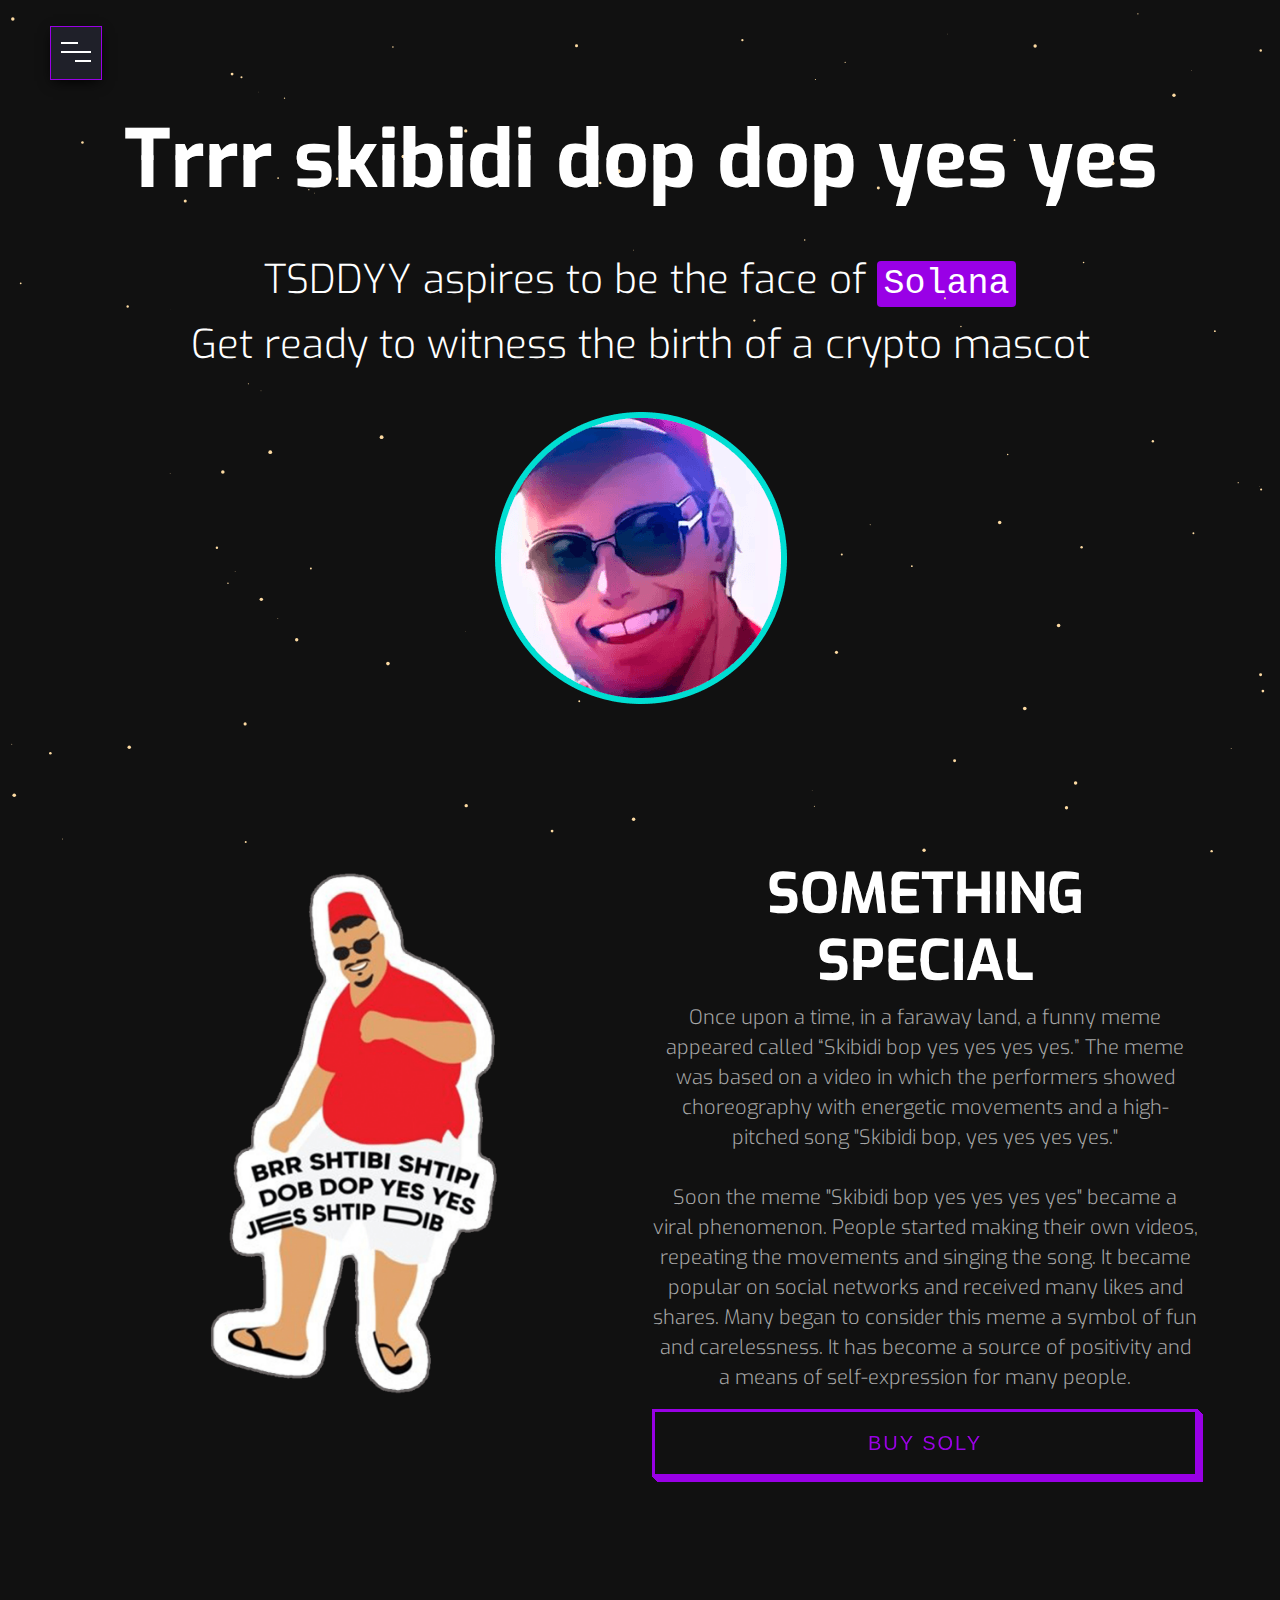
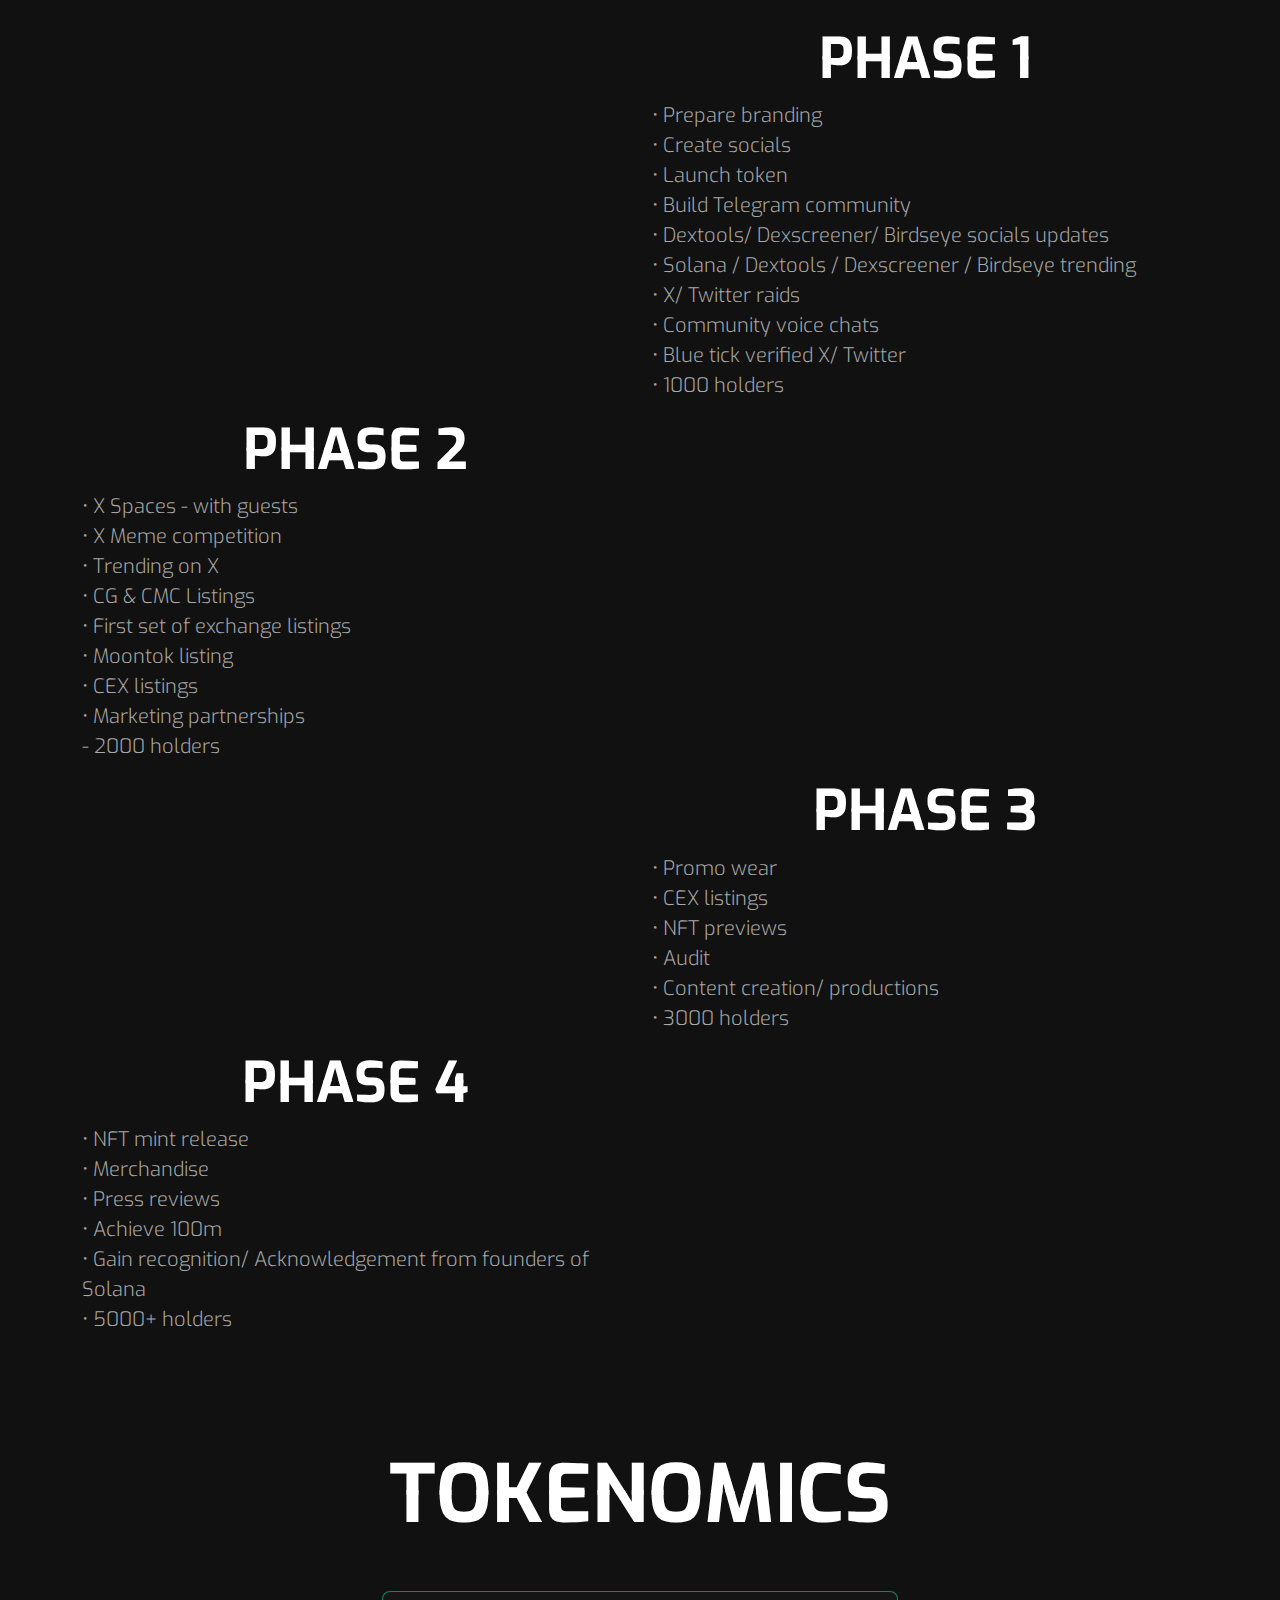
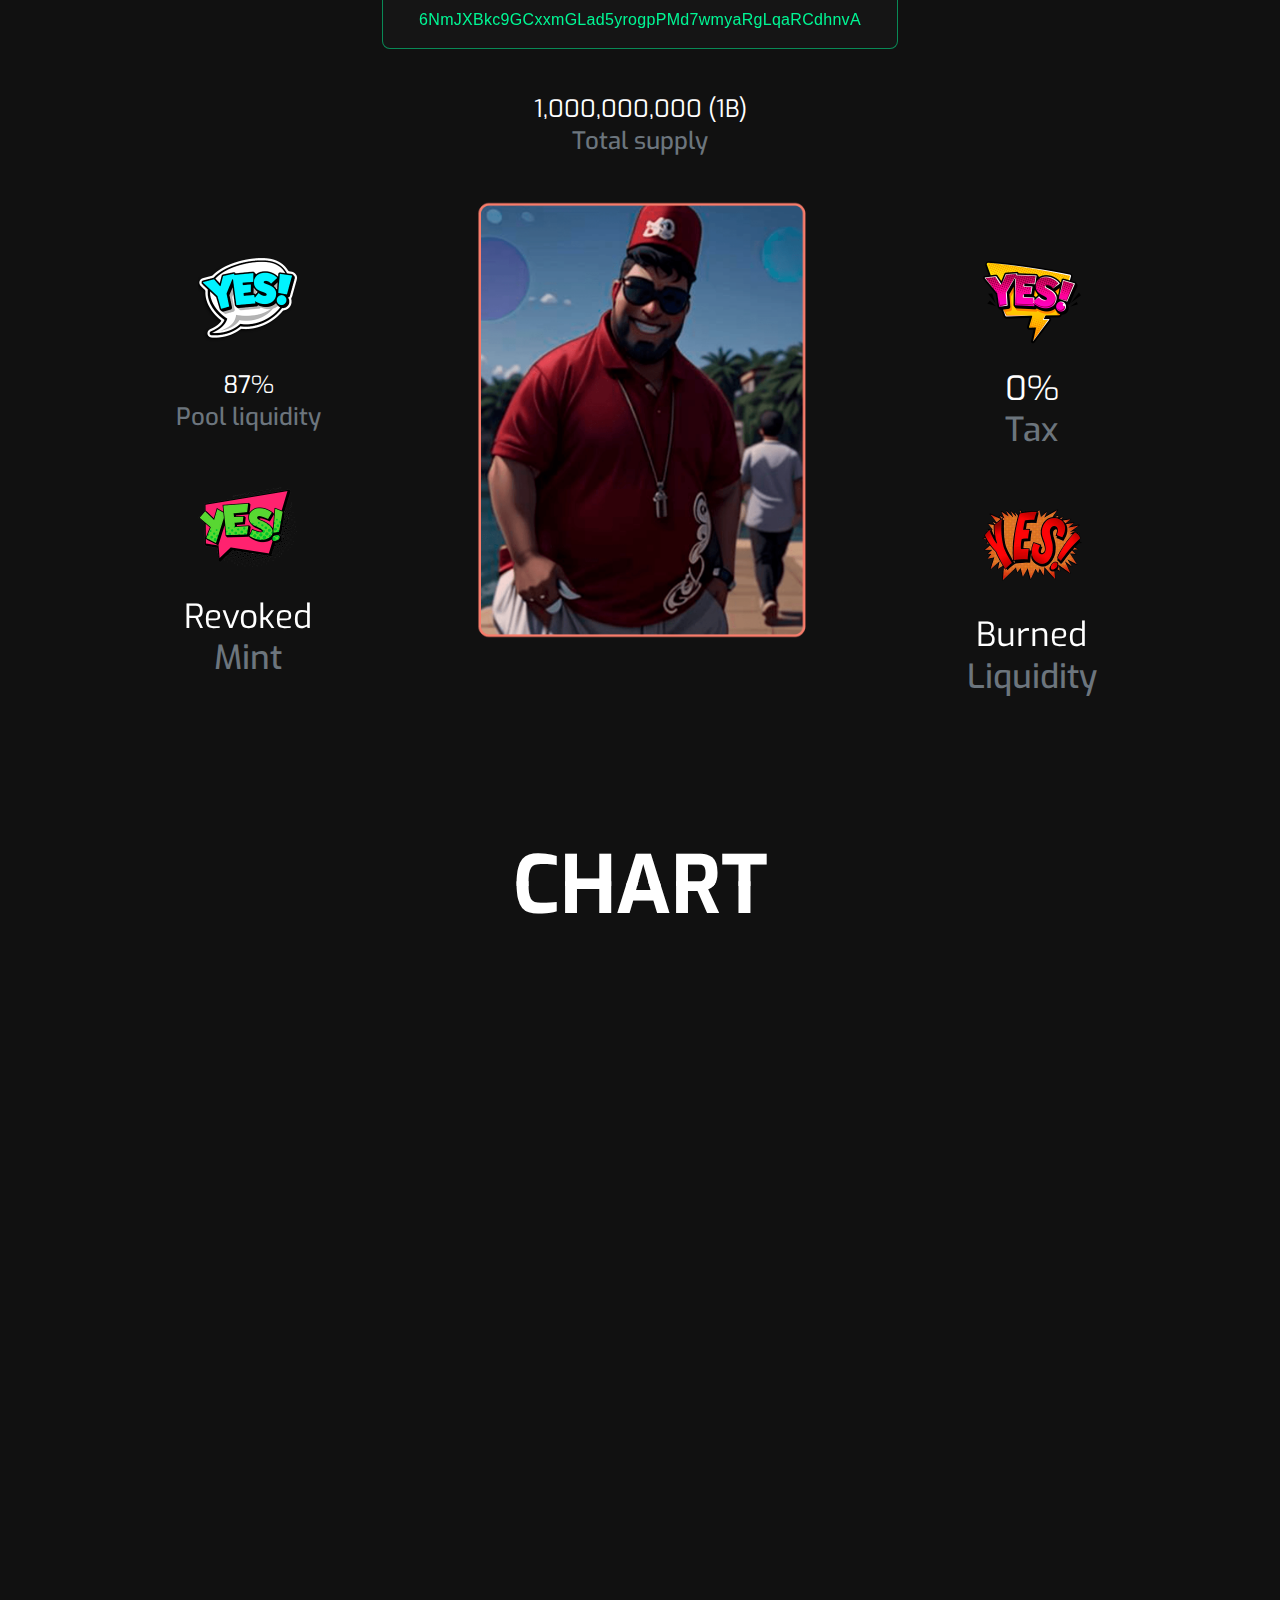
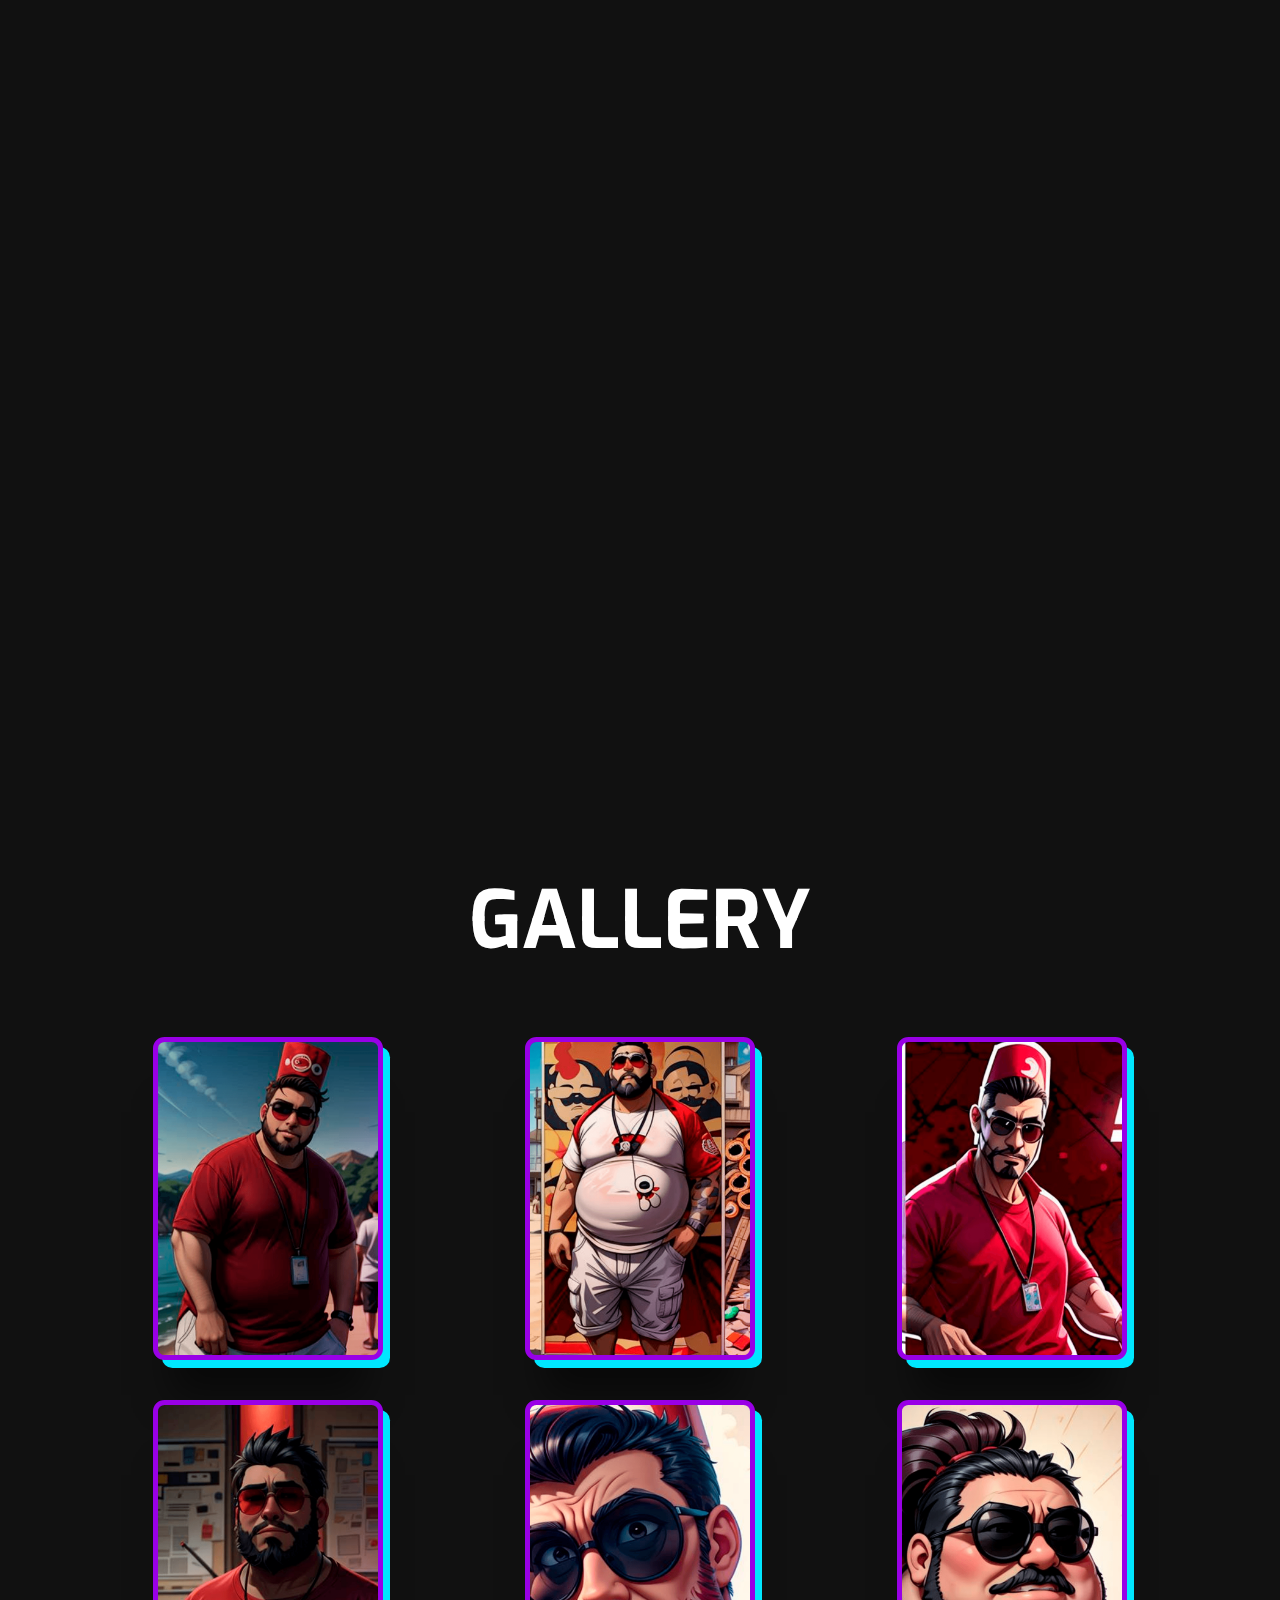
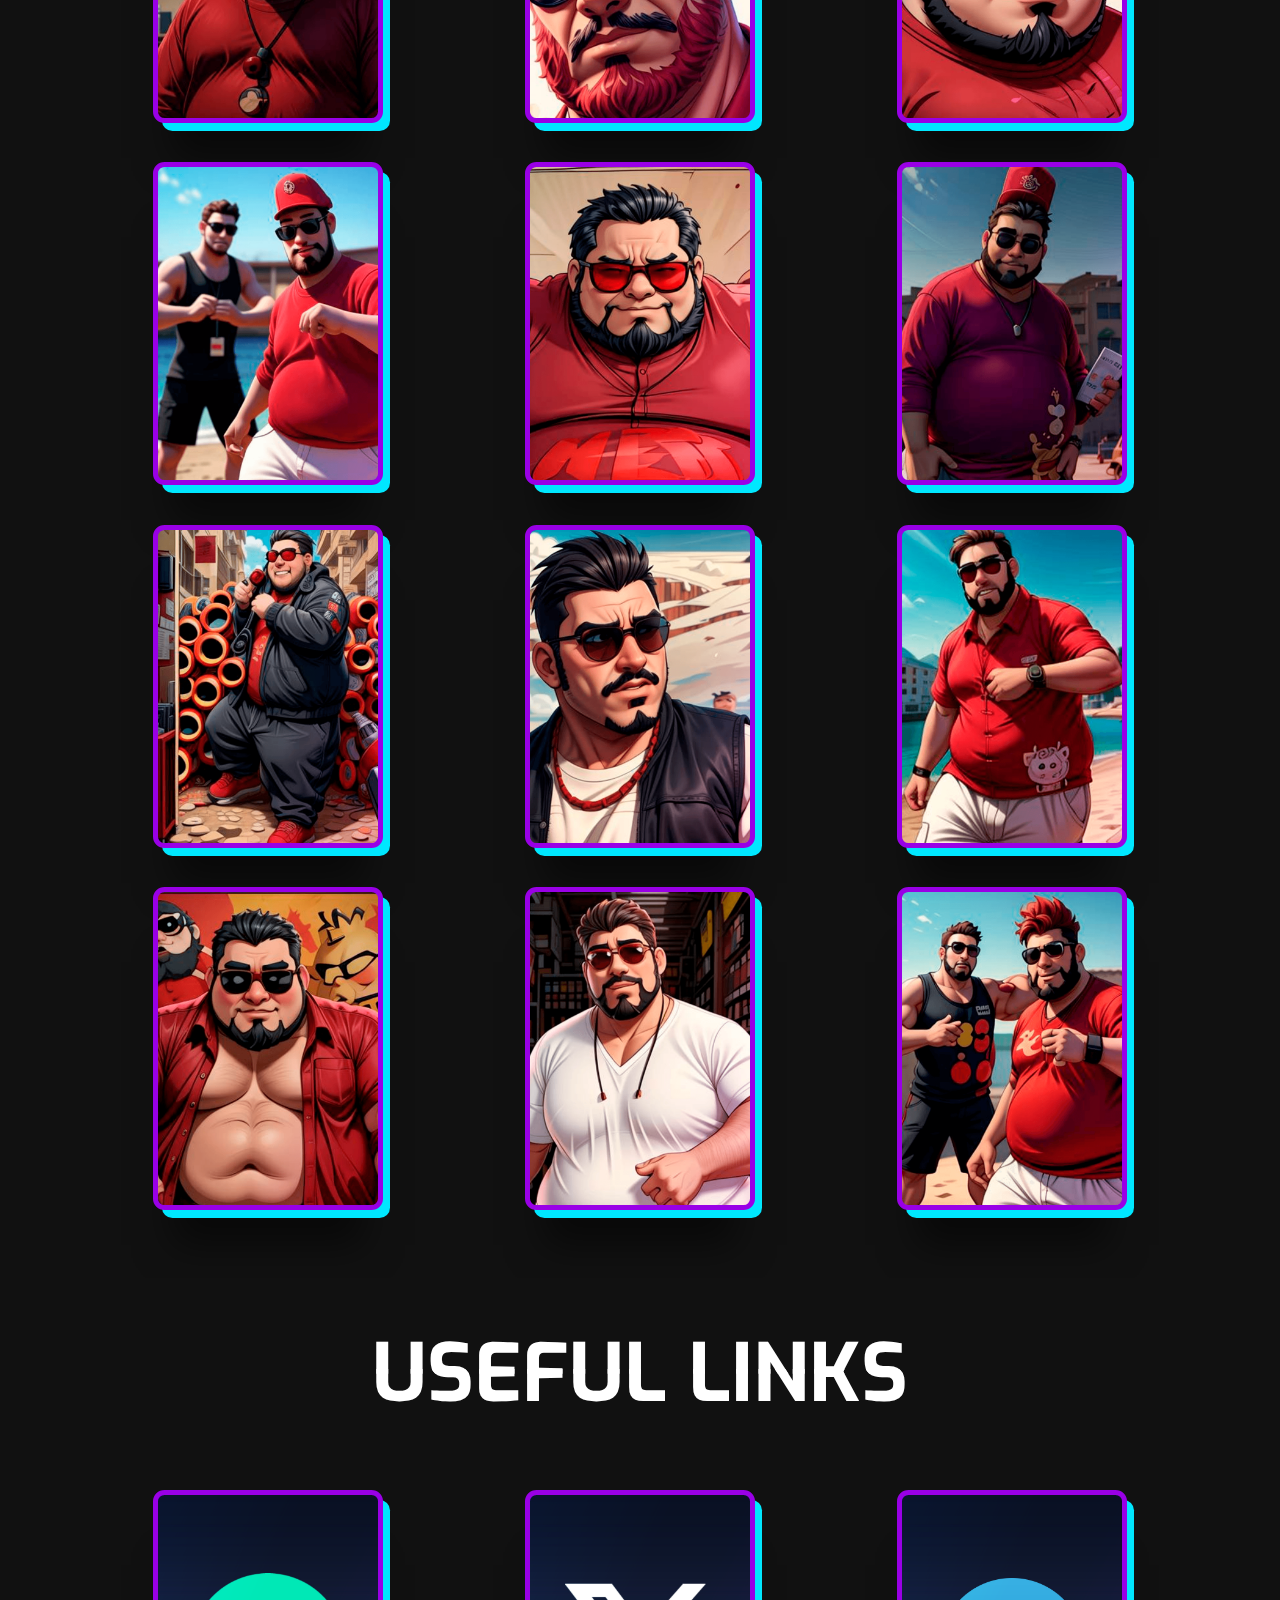
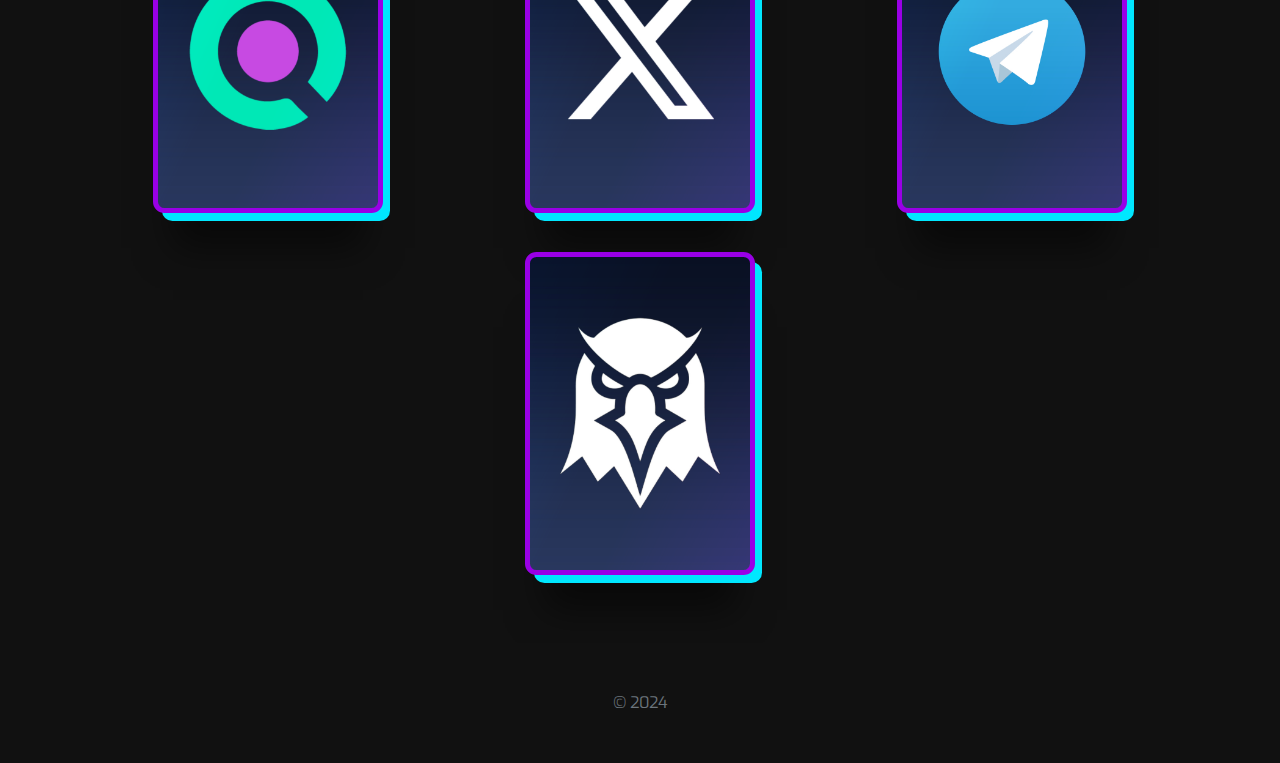
==== TSDDYY/index.html @ c8a521a4 "Add files via upload" ====
<!DOCTYPE html>
<html lang="en">
<head>
    <meta charset="UTF-8">
    <meta name="viewport" content="width=device-width, initial-scale=1.0">
    
    <title>Trrr skibidi dop dop yes yes</title>

    
    <meta name="title" content="Trrr skibidi dop dop yes yes">
    <meta name="description" content="Trrr skibidi dop dop yes yes">
    <!-- favicon -->
    <link rel="apple-touch-icon" sizes="180x180" href="favicon/apple-touch-icon.png">
    <link rel="icon" type="image/png" sizes="32x32" href="images/favicon-32x32.png">
    <link rel="icon" type="image/png" sizes="16x16" href="images/favicon-16x16.png">
    <link rel="manifest" href="favicon/site.webmanifest">
    <!-- CSS -->
    <link href="css/bootstrap.min.css" rel="stylesheet" crossorigin="anonymous">
    <link href="css/boxicons.min.css" rel="stylesheet">
    <link rel="stylesheet" href="css/style.css">
    <!-- fonts -->
    <link rel="preconnect" href="https://fonts.googleapis.com">
    <link rel="preconnect" href="https://fonts.gstatic.com" crossorigin="">
    <link href="https://fonts.googleapis.com/css2?family=Exo:wght@300;800&amp;family=MedievalSharp&amp;display=swap" rel="stylesheet">


<style> 
.home_v4_fire_fly_bg {
  position: fixed;
  z-index: 0;
  top: 0px;
  left: 0px;
  width: 100%;
}
</style>
</head>

<!-- fireflies -->
 

<!-- fireflies
 -->
<body>

<!-- intro
    <div class="intro flex-column" style="display: flex;">
        <img class="mb-5" src="images/diamonds.png" alt="diamonds" width="300">
        <button class="goto button-second">Meet Soly</button>
    </div>
 -->
      
    <div id="main" class="container-fluid">
        <canvas id="canvas" class="home_v4_fire_fly_bg"></canvas> <!-- fireflies -->
        <!-- navbar -->
        <header class="cd-header">
            <div class="header-wrapper">
                <div class="d-flex align-items-center justify-content-between">
                    <div class="nav-but-wrap d-flex align-items-center">
                        <div class="menu-icon hover-target">
                            <span class="menu-icon__line menu-icon__line-left"></span>
                            <span class="menu-icon__line"></span>
                            <span class="menu-icon__line menu-icon__line-right"></span>
                        </div>					
                    </div>
					<!-- volume
                    <div class="d-flex align-items-center">
                        <button id="mutebtn" class="p-2 d-flex align-items-center">
                            <i class="bx bx-volume-full fs-4"></i>
                        </button>			
                    </div>
					 -->
                </div>
                
                
            </div>				
        </header>
    
        <div class="nav">
            <div class="nav__content">
                <ul class="nav__list">
                    <li class="nav__list-item"><a href="https://raydium.io/swap/?outputCurrency=6NmJXBkc9GCxxmGLad5yrogpPMd7wmyaRgLqaRCdhnvA" class="hover-target">Buy SOLY</a></li>
                    <li class="nav__list-item"><a href="https://dexscreener.com/solana/h1ljzh7jkg2dzmfmjhkmifzrwfln96ebek7y6y1kbf9p" class="hover-target" target="_blank">Chart</a></li>
                    <li class="nav__list-item"><a href="https://t.me/+aYplN8dfQ600YjA0" class="hover-target">Telegram</a></li>
                    <li class="nav__list-item"><a href="https://twitter.com/TrrSkibidiOnSol" class="hover-target">Twitter</a></li>
                    <li class="nav__list-item"><a href="https://solscan.io/token/6NmJXBkc9GCxxmGLad5yrogpPMd7wmyaRgLqaRCdhnvA" class="hover-target">Solscan</a></li>
                </ul>
            </div>
        </div>		
        
        <div class="cursor" id="cursor"></div>
        <div class="cursor2" id="cursor2"></div>
        <div class="cursor3" id="cursor3"></div>
        <!-- navbar -->

        <!-- 
        <div id="hero">
            <div class="scrolldown-container">
                <div class="scrolldown-btn">
                <svg version="1.1" id="" xmlns="http://www.w3.org/2000/svg" xmlns:xlink="http://www.w3.org/1999/xlink" x="0px" y="0px" width="50px" height="80px" viewBox="0 0 50 80" enable-background="new 0 0 50 80" xml:space="preserve">
                    <path class="first-path" fill="#FFFFFF" d="M24.752,79.182c-0.397,0-0.752-0.154-1.06-0.463L2.207,57.234c-0.306-0.305-0.458-0.656-0.458-1.057                  s0.152-0.752,0.458-1.059l2.305-2.305c0.309-0.309,0.663-0.461,1.06-0.461c0.398,0,0.752,0.152,1.061,0.461l18.119,18.119                  l18.122-18.119c0.306-0.309,0.657-0.461,1.057-0.461c0.402,0,0.753,0.152,1.059,0.461l2.306,2.305                  c0.308,0.307,0.461,0.658,0.461,1.059s-0.153,0.752-0.461,1.057L25.813,78.719C25.504,79.027,25.15,79.182,24.752,79.182z"></path>
                    <path class="second-path" fill="#FFFFFF" d="M24.752,58.25c-0.397,0-0.752-0.154-1.06-0.463L2.207,36.303c-0.306-0.304-0.458-0.655-0.458-1.057                  c0-0.4,0.152-0.752,0.458-1.058l2.305-2.305c0.309-0.308,0.663-0.461,1.06-0.461c0.398,0,0.752,0.153,1.061,0.461l18.119,18.12                  l18.122-18.12c0.306-0.308,0.657-0.461,1.057-0.461c0.402,0,0.753,0.153,1.059,0.461l2.306,2.305                  c0.308,0.306,0.461,0.657,0.461,1.058c0,0.401-0.153,0.753-0.461,1.057L25.813,57.787C25.504,58.096,25.15,58.25,24.752,58.25z"></path>
                </svg>
                </div>
            </div>
            <video video="" autoplay="" loop="" muted="" webkit-playsinline="" playsinline="" id="video-background" style="z-index:2">
              
              <source src="media/bgloop.mp4" type="video/mp4">
              
              <source src="video/bgloop.webm" type="video/webm">
              
              Your browser does not support the video tag.
            </video>
        </div>
        -->

         <!-- Dragon year -->
         <section>
            <div class="container">
                <div id="dragon" class="row d-flex py-5 mt-5 h-50">
                    
                    <div class="col-12 text-center">
                        <div class="glitch glitch--3 display-1 mt-3" data-scroll="out" data-splitting="">
                            <h2 class="display-1 fw-bold text-center mb-5">Trrr skibidi dop dop yes yes</h2>
                        </div>
                        <p class="display-6 text-white"> TSDDYY aspires to be the face of <kbd>Solana</kbd></p>
                        <p class="display-6 text-white">Get ready to witness the birth of a crypto mascot </p>
                    </div>
                    <div class="col-12">
                        <div class="d-flex align-items-center justify-content-center position-relative">
                            <img class="img-fluid mt-4" src="images/about/icon.png" width="300" alt="gems">
                        </div>
                    </div>
                </div>
            </div>
        </section>
        <!-- Dragon Year -->

        <!-- about -->
        <section>
            <div class="container">
                <div id="history" class="row d-flex py-5 mt-5 h-100">
                    <div class="col-12 col-lg-6 order-1 order-lg-0">
                        <div class="d-none d-lg-block align-items-center justify-content-center position-relative">
                            <img class="img-fluid zindex-1 position-absolute" src="images/cans.png" alt="bg">
                            <img class="img-fluid zindex-3 fly position-absolute" src="images/about/about.png" alt="soly">
                        </div>
                        <div class="flex d-lg-none order-1 align-items-center justify-content-center position-relative">
                            <img class="img-fluid" src="images/Front.png" alt="Soly">
                        </div>
                    </div>
                    <div class="col-12 col-lg-6 order-0 order-lg-1 mb-5 mb-lg-0">
                        <div class="glitch glitch--3 display-1" data-scroll="out" data-splitting="">
                            <h2 class="display-1 fw-bold text-center" style="font-size:42pt">SOMETHING <br> <br class="d-none d-md-block d-lg-none">SPECIAL</h2>
                        </div>
                        <p class="lead text-center">
                            Once upon a time, in a faraway land, a funny meme appeared called “Skibidi bop yes yes yes yes.”
The meme was based on a video in which the performers showed choreography with energetic movements and a high-pitched song "Skibidi bop, yes yes yes yes."
<br><br>
Soon the meme "Skibidi bop yes yes yes yes" became a viral phenomenon. People started making their own videos, repeating the movements and singing the song. It became popular on social networks and received many likes and shares.
Many began to consider this meme a symbol of fun and carelessness. It has become a source of positivity and a means of self-expression for many people.
                        </p>
                        
                        <a href="https://raydium.io/swap/?outputCurrency=6NmJXBkc9GCxxmGLad5yrogpPMd7wmyaRgLqaRCdhnvA" class="button w-100 d-flex justify-content-center">Buy SOLY</a>
                    </div>
                </div>
            </div>
        </section>
        <!-- about -->


        <!-- roadmap -->
        <!-- if you are reading this mess, I'm sorry -->
        <section>
            <div class="container">
                <div id="history" class="row d-flex py-5 mt-5 h-100">
                            <!-- blank -->

                    <div class="col-12 col-lg-6 order-1 order-lg-0">
                        <div class="flex d-lg-none order-1 align-items-center justify-content-center position-relative">
                        </div>
                    </div>

                    <div class="col-12 col-lg-6 order-0 order-lg-1 mb-5 mb-lg-0">
                        <div class="glitch glitch--3 display-1" data-scroll="out" data-splitting="">
                            <h2 class="display-1 fw-bold text-center" style="font-size:42pt">PHASE <br class="d-none d-md-block d-lg-none">1</h2>
                        </div>
                        <p class="lead text-left">
                        • Prepare branding <br>
                        • Create socials <br>
                        • Launch token <br>
                        • Build Telegram community <br>
                        • Dextools/ Dexscreener/ Birdseye socials updates <br>
                        • Solana / Dextools / Dexscreener / Birdseye trending <br>
                        • X/ Twitter raids <br>
                        • Community voice chats <br>
                        • Blue tick verified X/ Twitter <br>
                        • 1000 holders <br>
                        </p>
                        
						</div>

                    <div class="col-12 col-lg-6 order-0 order-lg-1 mb-5 mb-lg-0">
                        <div class="glitch glitch--3 display-1" data-scroll="out" data-splitting="">
                            <h2 class="display-1 fw-bold text-center" style="font-size:42pt">PHASE <br class="d-none d-md-block d-lg-none">2</h2>
                        </div>
                        <p class="lead text-left">
                        • X Spaces - with guests <br>
                        • X Meme competition <br>
                        • Trending on X <br>
                        • CG &amp; CMC Listings <br>
                        • First set of exchange listings <br>
                        • Moontok listing <br>
                        • CEX listings <br>
                        • Marketing partnerships  <br>
                        - 2000 holders <br>                       
                        </p>
                        
                    </div>


                     <!-- blank -->

                    <div class="col-12 col-lg-6 order-0 order-lg-1 mb-5 mb-lg-0">
                    </div>
                    <div class="col-12 col-lg-6 order-0 order-lg-1 mb-5 mb-lg-0">
                    </div>

                    <div class="col-12 col-lg-6 order-0 order-lg-1 mb-5 mb-lg-0">
                        <div class="glitch glitch--3 display-1" data-scroll="out" data-splitting="">
                            <h2 class="display-1 fw-bold text-center" style="font-size:42pt">PHASE <br class="d-none d-md-block d-lg-none">3</h2>
                        </div>
                        <p class="lead text-left">
                        • Promo wear <br>
                        • CEX listings  <br>
                        • NFT previews <br>
                        • Audit <br>
                        • Content creation/ productions <br>
                        • 3000 holders                 <br>        
                        </p>
                        
                    </div>

                    <!-- blank -->

                    <div class="col-12 col-lg-6 order-0 order-lg-1 mb-5 mb-lg-0">
                    </div>
                    <div class="col-12 col-lg-6 order-0 order-lg-1 mb-5 mb-lg-0">
                    </div>

                    <div class="col-12 col-lg-6 order-0 order-lg-1 mb-5 mb-lg-0">
                        <div class="glitch glitch--3 display-1" data-scroll="out" data-splitting="">
                            <h2 class="display-1 fw-bold text-center" style="font-size:42pt">PHASE <br class="d-none d-md-block d-lg-none">4</h2>
                        </div>
                        <p class="lead text-left">
                        • NFT mint release  <br>  
                        • Merchandise   <br>  
                        • Press reviews  <br>  
                        • Achieve 100m  <br>   
                        • Gain recognition/ Acknowledgement from founders of Solana <br>  
                        • 5000+ holders   <br>                        
                        </p>
                        
                    </div>


                </div>
            </div>
        </section>



        <!-- roadmap -->


        <!-- tokenomics -->
        <section class="gradient--1">
            <div class="container">
                <div id="history" class="row d-flex py-5 h-100 align-items-center">
                    <div class="col-12 col-lg-11 mx-lg-auto">
                        <div class="glitch glitch--3 display-1 text-center" data-scroll="out" data-splitting="">
                            <h2 class="display-1 fw-bold mb-5">TOKENOMICS</h2>
                        </div>
                        <div class="base mb-5">
                            <span class="mail-info" style="word-break: break-all;">
                              <span class="mail-text" tooltip="Click to Copy" tooltip-position="bottom">6NmJXBkc9GCxxmGLad5yrogpPMd7wmyaRgLqaRCdhnvA</span>
                            </span>
                          </div>
                        <h3 class="h4 mb-0 lh-1 text-center">
                            <span class="d-block mb-2 fs-base fw-normal text-white">1,000,000,000 (1B)</span>
                            <span class="text-secondary">Total supply</span>
                        </h3>

                        <div class="row py-5">
                            <div class="col-md-3 col-6 order-md-1 order-2">
                              <div class="d-flex flex-column justify-content-start h-100 text-center">
                  
                                <!-- Item -->
                                <div class="mt-md-5 mt-4">
                                  <img src="images/tokenomics/moon.png" width="100" alt="Cigs" class="d-inline-block mb-4">
                                  <h3 class="h4 mb-0 lh-1 text-secondary">
                                    <span class="d-block mb-2 fs-base fw-normal text-white">87%</span>
                                    Pool liquidity
                                  </h3>
                                </div>
                  
                                <!-- Item -->
                                <div class="mt-md-5 mt-4">
                                  <img src="images/tokenomics/gm.png" width="100" alt="GM" class="d-inline-block mb-4">
                                  <h3 class="h4 mb-0 lh-1 text-secondary" style="font-size:25pt">
                                    <span class="d-block mb-2 fs-base fw-normal text-white" style="cursor:pointer;z-index:999;position:relative" onclick="window.location.href='https://solscan.io/tx/456pGGCLwgu52tHd4VN5qy2aGnfsAarg9YYUCAESqNpppVdinCjuhA4qepefPwdgaePpg1xjeSQLPxDskf7TePbQ';">Revoked</span>
                                    Mint
                                  </h3>
                                </div>
                              </div>
                            </div>
                            <div class="col-md-6 col-12 order-md-2 order-1">
                              <div class="d-flex flex-column justify-content-between h-100">
                  
                                <!-- Image -->
                                <div class="mx-md-n5 mb-md-n5">
                                  <img src="images/tokenomics/tokenomics.png" alt="tokenomics" class="img-fluid d-flex mx-auto" style="max-width: 340px;">
                                </div>

                              </div>
                            </div>
                            <div class="col-md-3 col-6 order-md-3 order-3">
                              <div class="d-flex flex-column justify-content-start h-100 text-center">
                  
                                <!-- Item -->
                                <div class="mt-md-5 mt-4">
                                  <img src="images/tokenomics/marketing.png" width="100" alt="Icon" class="d-inline-block mb-4">
                                  <h3 class="h4 mb-0 lh-1 text-secondary" style="font-size:25pt">
                                    <span class="d-block mb-2 fs-base fw-normal text-white">0%</span>
                                    Tax
                                  </h3>
                                </div>
                  
                                <!-- Item -->
                                <div class="mt-md-5 mt-4">
                                  <img src="images/tokenomics/chest.png" alt="Chest" width="100" class="d-inline-block mb-4">
                                  <h3 class="h4 mb-0 lh-1 text-secondary" style="font-size:25pt">
                                    <span class="d-block mb-2 fs-base fw-normal text-white" style="cursor:pointer;z-index:999;position:relative" onclick="window.location.href='https://solscan.io/tx/PrRtgMxbm5mh56PBvdcYxqjStzPMazNnVm1q5tJyhhEqLtaUsuNcSV7pUue4s5V7pHXSYswpCEJ22R8NQKGWP5M';">Burned</span>
                                    Liquidity
                                  </h3>
                                </div>
                              </div>
                            </div>
                          </div>
                        
                    </div>
                </div>
            </div>
        </section>
        <!-- tokenomics -->



        <!-- CHART -->

        <section>
            <div class="container">
                <section class="cards row my-5 mx-auto justify-content-center">
                    <div class="glitch glitch--3 display-1 text-center" data-scroll="out" data-splitting="">
                        <h2 class="display-1 fw-bold mb-5">CHART</h2>
                    </div>


<style>#dexscreener-embed{position:relative;width:100%;padding-bottom:125%;}@media(min-width:1400px){#dexscreener-embed{padding-bottom:65%;}}#dexscreener-embed iframe{position:absolute;width:100%;height:100%;top:0;left:0;border:0;}</style><div id="dexscreener-embed"><iframe src="https://dexscreener.com/solana/H1LjZH7jKg2dzMfMJhkMiFZrWFLn96EbEk7y6Y1kBF9P?embed=1&amp;theme=dark"></iframe></div>

                  </section>
            </div>
        </section>

        <!-- CHART -->


        <!-- Gallery -->
        <section>
            <div class="container">
                <section class="cards row my-5 mx-auto justify-content-center">
                    <div class="glitch glitch--3 display-1 text-center" data-scroll="out" data-splitting="">
                        <h2 class="display-1 fw-bold mb-5">GALLERY</h2>
                    </div>

                    <div class="col-12 col-lg-4 d-flex justify-content-center">
                            <span class="card cardz" style="background-image:url('images/gallery/1.png');pointer-events:none">
                            </span>
                    </div>

                    <div class="col-12 col-lg-4 d-flex justify-content-center">
                            <span class="card cardz" style="background-image:url('images/gallery/2.png');pointer-events:none">
                            </span>
                    </div>

                    <div class="col-12 col-lg-4 d-flex justify-content-center">
                            <span class="card cardz" style="background-image:url('images/gallery/3.png');pointer-events:none">
                            </span>
                    </div>

                    <div class="col-12 col-lg-4 d-flex justify-content-center">
                            <span class="card cardz" style="background-image:url('images/gallery/4.png');pointer-events:none">
                            </span>
                    </div>

                    <div class="col-12 col-lg-4 d-flex justify-content-center">
                            <span class="card cardz" style="background-image:url('images/gallery/5.png');pointer-events:none">
                            </span>
                    </div>

                    <div class="col-12 col-lg-4 d-flex justify-content-center">
                            <span class="card cardz" style="background-image:url('images/gallery/6.png');pointer-events:none">
                            </span>
                    </div>

                    <div class="col-12 col-lg-4 d-flex justify-content-center">
                            <span class="card cardz" style="background-image:url('images/gallery/7.png');pointer-events:none">
                            </span>
                    </div>

                    <div class="col-12 col-lg-4 d-flex justify-content-center">
                            <span class="card cardz" style="background-image:url('images/gallery/8.png');pointer-events:none">
                            </span>
                    </div>

                    <div class="col-12 col-lg-4 d-flex justify-content-center">
                            <span class="card cardz" style="background-image:url('images/gallery/9.png');pointer-events:none">
                            </span>
                    </div>

                    <div class="col-12 col-lg-4 d-flex justify-content-center">
                            <span class="card cardz" style="background-image:url('images/gallery/10.png');pointer-events:none">
                            </span>
                    </div>

                    <div class="col-12 col-lg-4 d-flex justify-content-center">
                            <span class="card cardz" style="background-image:url('images/gallery/11.png');pointer-events:none">
                            </span>
                    </div>

                    <div class="col-12 col-lg-4 d-flex justify-content-center">
                            <span class="card cardz" style="background-image:url('images/gallery/12.png');pointer-events:none">
                            </span>
                    </div>

                    <div class="col-12 col-lg-4 d-flex justify-content-center">
                            <span class="card cardz" style="background-image:url('images/gallery/13.png');pointer-events:none">
                            </span>
                    </div>

                    <div class="col-12 col-lg-4 d-flex justify-content-center">
                            <span class="card cardz" style="background-image:url('images/gallery/14.png');pointer-events:none">
                            </span>
                    </div>


                    <div class="col-12 col-lg-4 d-flex justify-content-center">
                            <span class="card cardz" style="background-image:url('images/gallery/15.png');pointer-events:none">
                            </span>
                    </div>

                  </section>
            </div>
        </section>
        <!-- links -->




        <!-- links -->
        <section>
            <div class="container">
                <section class="cards row my-5 mx-auto justify-content-center">
                    <div class="glitch glitch--3 display-1 text-center" data-scroll="out" data-splitting="">
                        <h2 class="display-1 fw-bold mb-5">USEFUL LINKS</h2>
                    </div>
                    <div class="col-12 col-lg-4 d-flex justify-content-center">
                        <a href="https://solscan.io/token/6NmJXBkc9GCxxmGLad5yrogpPMd7wmyaRgLqaRCdhnvA">
                            <span class="card cardz solscan animated">
                                <h3 class="text-white txt h-100">SOLSCAN</h3>
                            </span>
                        </a>
                    </div>
                    <div class="col-12 col-lg-4 d-flex justify-content-center">
                        <a href="https://twitter.com/TrrSkibidiOnSol">
                            <span class="card cardz twitter animated">
                                <h3 class="text-white txt h-100">TWITTER</h3>
                            </span>
                        </a>
                    </div>
                    <div class="col-12 col-lg-4 d-flex justify-content-center">
                        <a href="https://t.me/+aYplN8dfQ600YjA0">
                            <span class="card cardz telegram animated">
                                <h3 class="text-white txt h-100">TELEGRAM</h3>
                            </span>
                        </a>
                    </div>
                    <div class="col-12 col-lg-4 d-flex justify-content-center">
                        <a href="https://dexscreener.com/solana/6NmJXBkc9GCxxmGLad5yrogpPMd7wmyaRgLqaRCdhnvA">
                            <span class="card cardz gecko animated">
                                <h3 class="text-white txt h-100">DexScreener</h3>
                            </span>
                        </a>
                    </div>
                  </section>
            </div>
        </section>
        <!-- links -->

        <!-- footer -->
        <footer>
            <div class="container-fluid text-center">
                <ul class="list-inline py-5">
                    <li class="list-inline-item text-secondary">© 2024</li>
                </ul>
            </div>
        </footer>
        <!-- footer -->

    </div>
    

<!-- scripts -->
<script data-cfasync="false" src="js/email-decode.min.js"></script><script src="js/jquery.min.js"></script>
<script src="js/popper.min.js" crossorigin="anonymous"></script>
<script src="js/bootstrap.min.js" crossorigin="anonymous"></script>
<script src="js/splitting.js"></script>
<!-- scripts -->

<script defer="">
    var audio, mutebtn;

    document.addEventListener('DOMContentLoaded', function() {
        const intro = document.querySelector('.intro');
        const container = document.getElementById('main');
        const gotoButton = document.querySelector('.goto');

        gotoButton.addEventListener('click', function() {
            console.log('Button clicked!');
            intro.style.display = 'none';
            container.style.display = 'block';

            // Start audio playback when the button is clicked
            audio.play();
        });
    });

    function initAudioPlayer() {
        mutebtn = document.getElementById("mutebtn");

        // Initialize the audio object
        audio = new Audio("sound/sunstreams.ogg");
        audio.loop = true;

        // Add Event Handling
        mutebtn.addEventListener("click", toggleMute);

        // Function to toggle mute/unmute
        function toggleMute() {
            audio.muted = !audio.muted;
            updateMuteButton();
        }

        // Function to update mute button icon
        function updateMuteButton() {
            if (audio.muted) {
                mutebtn.innerHTML = "<i class='bx bxs-volume-mute fs-4'></i>";
            } else {
                mutebtn.innerHTML = "<i class='bx bxs-volume-full fs-4'></i>";
            }
        }
    }

    window.addEventListener("load", initAudioPlayer);
</script>

<!-- menu -->
<script>


/* Please ❤ this if you like it! */


(function($) { "use strict";
		
        //Page cursors
    
        document.getElementsByTagName("body")[0].addEventListener("mousemove", function(n) {
            t.style.left = n.clientX + "px", 
            t.style.top = n.clientY + "px", 
            e.style.left = n.clientX + "px", 
            e.style.top = n.clientY + "px", 
            i.style.left = n.clientX + "px", 
            i.style.top = n.clientY + "px"
        });
        var t = document.getElementById("cursor"),
            e = document.getElementById("cursor2"),
            i = document.getElementById("cursor3");
        function n(t) {
            e.classList.add("hover"), i.classList.add("hover")
        }
        function s(t) {
            e.classList.remove("hover"), i.classList.remove("hover")
        }
        s();
        for (var r = document.querySelectorAll(".hover-target"), a = r.length - 1; a >= 0; a--) {
            o(r[a])
        }
        function o(t) {
            t.addEventListener("mouseover", n), t.addEventListener("mouseout", s)
        }
        
        //Navigation
    
        var app = function () {
            var body = undefined;
            var menu = undefined;
            var menuItems = undefined;
            var init = function init() {
                body = document.querySelector('body');
                menu = document.querySelector('.menu-icon');
                menuItems = document.querySelectorAll('.nav__list-item');
                applyListeners();
            };
            var applyListeners = function applyListeners() {
                menu.addEventListener('click', function () {
                    return toggleClass(body, 'nav-active');
                });
            };
            var toggleClass = function toggleClass(element, stringClass) {
                if (element.classList.contains(stringClass)) element.classList.remove(stringClass);else element.classList.add(stringClass);
            };
            init();
        }();
    
        
        //Switch light/dark
        
        $("#switch").on('click', function () {
            if ($("body").hasClass("light")) {
                $("body").removeClass("light");
                $("#switch").removeClass("switched");
            }
            else {
                $("body").addClass("light");
                $("#switch").addClass("switched");
            }
        });
        
    })(jQuery); 
</script>

<script>
    const { Splitting } = window;
    Splitting();
    window.ScrollOut({
    scrollingElement: '.container',
    targets: '.text' });
</script>

<script>
var x;
var $cards = $(".card");
var $style = $(".hover");

$cards
  .on("mousemove touchmove", function(e) { 
    // normalise touch/mouse
    var pos = [e.offsetX,e.offsetY];
    e.preventDefault();
    if ( e.type === "touchmove" ) {
      pos = [ e.touches[0].clientX, e.touches[0].clientY ];
    }
    var $card = $(this);
    // math for mouse position
    var l = pos[0];
    var t = pos[1];
    var h = $card.height();
    var w = $card.width();
    var px = Math.abs(Math.floor(100 / w * l)-100);
    var py = Math.abs(Math.floor(100 / h * t)-100);
    var pa = (50-px)+(50-py);
    // math for gradient / background positions
    var lp = (50+(px - 50)/1.5);
    var tp = (50+(py - 50)/1.5);
    var px_spark = (50+(px - 50)/7);
    var py_spark = (50+(py - 50)/7);
    var p_opc = 20+(Math.abs(pa)*1.5);
    var ty = ((tp - 50)/2) * -1;
    var tx = ((lp - 50)/1.5) * .5;
    // css to apply for active card
    var grad_pos = `background-position: ${lp}% ${tp}%;`
    var sprk_pos = `background-position: ${px_spark}% ${py_spark}%;`
    var opc = `opacity: ${p_opc/100};`
    var tf = `transform: rotateX(${ty}deg) rotateY(${tx}deg)`
    // need to use a <style> tag for psuedo elements
    var style = `
      .card:hover:before { ${grad_pos} }  /* gradient */
      .card:hover:after { ${sprk_pos} ${opc} }   /* sparkles */ 
    `
    // set / apply css class and style
    $cards.removeClass("active");
    $card.removeClass("animated");
    $card.attr( "style", tf );
    $style.html(style);
    if ( e.type === "touchmove" ) {
      return false; 
    }
    clearTimeout(x);
  }).on("mouseout touchend touchcancel", function() {
    // remove css, apply custom animation on end
    var $card = $(this);
    $style.html("");
    $card.removeAttr("style");
    x = setTimeout(function() {
      $card.addClass("animated");
    },2500);
  });
</script>

<script>
    const copyMailId = document.querySelectorAll('.mail-text');

copyMailId.forEach(copyText => {
    copyText.addEventListener('click', () => {
        const selection = window.getSelection();
        const range = document.createRange();
        range.selectNodeContents(copyText);
        selection.removeAllRanges();
        selection.addRange(range);

        try {
            document.execCommand('copy');
            selection.removeAllRanges();

            const mailId = copyText.textContent;
            copyText.textContent = 'CA copied to your clipboard!';
            copyText.classList.add('success');

            setTimeout(() => {
                copyText.textContent = mailId;
                copyText.classList.remove('success');
            }, 1000);
        } catch (e) {
            copyText.textContent = 'Couldn\'t copy, hit Ctrl+C!';
            copyText.classList.add('error');

            setTimeout(() => {
                errorMsg.classList.remove('show');
            }, 1200);
        }
    });
});
</script>

<script src="js/fireflies.js"></script>



</body></html>
---- TSDDYY/css/style.css ----
body, html {
  margin: 0;
  padding: 0;
  height: 100%;
  font-family: 'Exo', sans-serif;
}

.intro {
  width: 100vw;
  height: 100vh;
  display: flex;
  align-items: center;
  justify-content: center;
  overflow: hidden;
  background-image: url('../images/welcomebg.jpg');
  background-size: cover;
  background-position: center;
  padding: 0;
  
}
.lead {
  color: darkgray;
  font-size: 1.25rem;
}

#main {
  padding: 0;
}

#mutebtn {
  background-color: rgba(255,255,255,.05);
  color: white;
  border: none;
}

#hero {
  display: flex;
  align-items: center;
  justify-content: center;
  width: 100%;
  height: 100vh;
  overflow: hidden;
  padding: 0;
}

#video-background {
  width: 100%;
  height: 100%;
  object-fit: cover; /* Ensure the video maintains the cover look */
}

/* Fallback background image */
#hero::after {
  content: "";
  position: absolute;
  top: 0;
  left: 0;
  width: 100%;
  height: 100%;
  background-size: cover;
  background-position: center;
  z-index: -1;
}

/* Media query for mobile devices */
@supports (-webkit-touch-callout: none) {
  #video-background {
    display: none; /* Hide video on mobile */
  }

  #hero::after {
    background-image: url('../images/bg.png'); /* Show image on mobile */
  }
}
@media screen and (max-width: 767px) {
  #video-background {
    display: none; /* Hide video on mobile */
  }

  #hero::after {
    background-image: url('../images/bg.png'); /* Show image on mobile */
  }
}


/* SPYRO FRONT */
.flex {
  position: relative;
}
.zindex-1 {
  z-index: 1;
}

.zindex-2 {
  z-index: 2;
}

.zindex-3 {
  z-index: 3;
}

.fly {
  animation: flyAnimation 2s infinite; /* Adjust the duration as needed */
}

@keyframes flyAnimation {
  0%, 100% {
      transform: translateY(0);
  }
  50% {
      transform: translateY(20px); /* Adjust the vertical distance */
  }
}

.gems {
  animation: gemsAnimation 4s infinite 1s;
}

@keyframes gemsAnimation {
  0%, 100% {
      transform: translateY(0);
  }
  50% {
      transform: translateY(-20px); /* Adjust the vertical distance */
  }
}


/* BUTTON */
.button {
  font-family: "Open Sans", sans-serif;
  letter-spacing: 2px;
  text-decoration: none;
  text-transform: uppercase;
  font-size: 1.25rem;
  color: #9900e6;
  border: 3px solid;
  padding: 1rem 1.75em;
  -moz-box-shadow: 1px 1px 0px 0px, 2px 2px 0px 0px, 3px 3px 0px 0px, 4px 4px 0px 0px, 5px 5px 0px 0px;
  -webkit-box-shadow: 1px 1px 0px 0px, 2px 2px 0px 0px, 3px 3px 0px 0px, 4px 4px 0px 0px, 5px 5px 0px 0px;
  box-shadow: 1px 1px 0px 0px, 2px 2px 0px 0px, 3px 3px 0px 0px, 4px 4px 0px 0px, 5px 5px 0px 0px;
  position: relative;
  display: inline-flex;
  background: transparent;
}
.button:hover {
  color: #00ffd5;
}
.button-second {
  font-family: "Open Sans", sans-serif;
  letter-spacing: 2px;
  text-decoration: none;
  text-transform: uppercase;
  font-size: 1.25rem;
  color: #00ffd5;
  border: 3px solid;
  padding: 1rem 1.75em;
  -moz-box-shadow: 1px 1px 0px 0px, 2px 2px 0px 0px, 3px 3px 0px 0px, 4px 4px 0px 0px, 5px 5px 0px 0px;
  -webkit-box-shadow: 1px 1px 0px 0px, 2px 2px 0px 0px, 3px 3px 0px 0px, 4px 4px 0px 0px, 5px 5px 0px 0px;
  box-shadow: 1px 1px 0px 0px, 2px 2px 0px 0px, 3px 3px 0px 0px, 4px 4px 0px 0px, 5px 5px 0px 0px;
  position: relative;
  display: inline-flex;
  background: transparent;
}
.button-second:hover {
  color: #9900e6;
}
.button:active {
  -moz-box-shadow: 0px 0px 0px 0px;
  -webkit-box-shadow: 0px 0px 0px 0px;
  box-shadow: 0px 0px 0px 0px;
  top: 5px;
  left: 5px;
}

/* menu */
a {
	cursor: pointer;
}
a:hover {
	text-decoration: none;
}


/* #Primary style
================================================== */

.section {
    position: relative;
	width: 100%;
	display: block;
}
.over-hide{
	overflow: hidden;
}
.full-height {
	height: 100vh;
}

/* #Navigation
================================================== */
 
.cd-header{
    position: fixed;
	width:100%;
	top:0;
	left:0;
	z-index:100;
} 
.header-wrapper{
    position: relative;
	width: calc(100% - 100px);
	margin-left: 50px;
} 
.logo-wrap {
	position: absolute;
	display:block;
	left:0;
	top: 40px;
	cursor: pointer;
}
.logo-wrap a {
	cursor: pointer;
	font-weight: 900;
	font-size: 20px;
	line-height: 20px;
	text-transform: uppercase;
	letter-spacing: 2px;
	color: #fff;
	transition : all 0.3s ease-out;
}
.logo-wrap a span{ 
	color: #8167a9;
}
.logo-wrap a:hover {
	opacity: 0.9;
}
.nav-but-wrap{ 
	position: relative;
	margin-top: 26px;
	transition : all 0.3s ease-out;
  background-color: #1f2029;
  padding: 15px 10px 7px 10px;
  border: 1px solid #9900e6;
  -webkit-box-shadow: 0px 4px 13px -3px #000000; 
  box-shadow: 0px 4px 13px -3px #000000;
}
.menu-icon {
	height: 30px;
	width: 30px;
	position: relative;
	z-index: 2;
	cursor: pointer;
	display: block;
}
.menu-icon__line {
	height: 2px;
	width: 30px;
	display: block;
	background-color: #fff;
	margin-bottom: 7px;
	cursor: pointer;
	-webkit-transition: background-color .5s ease, -webkit-transform .2s ease;
	transition: background-color .5s ease, -webkit-transform .2s ease;
	transition: transform .2s ease, background-color .5s ease;
	transition: transform .2s ease, background-color .5s ease, -webkit-transform .2s ease;
}
.menu-icon__line-left {
	width: 16.5px;
	-webkit-transition: all 200ms linear;
	transition: all 200ms linear;
}
.menu-icon__line-right {
	width: 16.5px;
	float: right;
	-webkit-transition: all 200ms linear;
	-moz-transition: all 200ms linear;
	-o-transition: all 200ms linear;
	-ms-transition: all 200ms linear;
	transition: all 200ms linear;
}
.menu-icon:hover .menu-icon__line-left,
.menu-icon:hover .menu-icon__line-right {
	width: 30px;
}
.nav {
	position: fixed;
	z-index: 98;
}
.nav:before, .nav:after {
	content: "";
	position: fixed;
	width: 100vw;
	height: 100vh;
	background: rgba(20, 21, 26,0.6);
	border-bottom-left-radius: 200%;
	z-index: -1;
	-webkit-transition: -webkit-transform cubic-bezier(0.77, 0, 0.175, 1) 0.6s, border-radius linear 0.8s;
	transition: -webkit-transform cubic-bezier(0.77, 0, 0.175, 1) 0.6s, border-radius linear 0.8s;
	transition: transform cubic-bezier(0.77, 0, 0.175, 1) 0.6s, border-radius linear 0.8s;
	transition: transform cubic-bezier(0.77, 0, 0.175, 1) 0.6s, -webkit-transform cubic-bezier(0.77, 0, 0.175, 1) 0.6s, border-radius linear 0.8s;
	-webkit-transform: translateX(100%) translateY(-100%);
          transform: translateX(100%) translateY(-100%);
}
.nav:after {
	background:#9900e6;
	-webkit-transition-delay: 0s;
          transition-delay: 0s;
}
.nav:before {
	-webkit-transition-delay: .2s;
          transition-delay: .2s;
}
.nav__content {
	position: fixed;
	visibility: hidden;
	top: 50%;
	margin-top: 20px;
	-webkit-transform: translate(0%, -50%);
          transform: translate(0%, -50%);
	width: 100%;
	text-align: center;
}
.nav__list {
	position: relative;
	padding: 0;
	margin: 0;
	z-index: 2;
}
.nav__list-item {
	position: relative;
	display: block;
	-webkit-transition-delay: 0.8s;
          transition-delay: 0.8s;
	opacity: 0;
	text-align: center;
	color: #ffffff;
	overflow: hidden; 
	font-size: 8vh;
	font-weight: 900;
	line-height: 1.15;
	letter-spacing: 3px;
	-webkit-transform: translate(100px, 0%);
          transform: translate(100px, 0%);
	-webkit-transition: opacity .2s ease, -webkit-transform .3s ease;
	transition: opacity .2s ease, -webkit-transform .3s ease;
	transition: opacity .2s ease, transform .3s ease;
	transition: opacity .2s ease, transform .3s ease, -webkit-transform .3s ease;
	margin-top: 0;
	margin-bottom: 0;
}
.nav__list-item a{ 
	position: relative;
	text-decoration: none;
	color: rgba(255,255,255,0.6);
	overflow: hidden; 
	cursor: pointer;
	padding-left: 5px;
	padding-right: 5px;
	font-weight: 900;
	z-index: 2;
	display: inline-block;
	text-transform: uppercase;
    -webkit-transition: all 200ms linear;
    transition: all 200ms linear; 
}
.nav__list-item a:after{ 
	position: absolute;
	content: '';
	top: 50%;
	margin-top: -2px;
	left: 50%;
	width: 0;
	height: 0;
	opacity: 0;
	background-color: #8167a9;
	z-index: 1;
    -webkit-transition: all 200ms linear;
    transition: all 200ms linear; 
}
.nav__list-item a:hover:after{ 
	height: 4px;
	opacity: 1;
	left: 0;
	width: 100%;
}
.nav__list-item a:hover{
	color: rgb(0, 245, 167);
}
.nav__list-item.active-nav a{
	color: rgba(255,255,255,1);
}
.nav__list-item.active-nav a:after{ 
	height: 4px;
	opacity: 1;
	left: 0;
	width: 100%;
}
body.nav-active .nav__content {
	visibility: visible;
}
body.nav-active .menu-icon__line {
	background-color: #fff;
	-webkit-transform: translate(0px, 0px) rotate(-45deg);
          transform: translate(0px, 0px) rotate(-45deg);
}
body.nav-active .menu-icon__line-left {
	width: 15px;
	-webkit-transform: translate(2px, 4px) rotate(45deg);
          transform: translate(2px, 4px) rotate(45deg);
}
body.nav-active .menu-icon__line-right {
	width: 15px;
	float: right;
	-webkit-transform: translate(-3px, -3.5px) rotate(45deg);
          transform: translate(-3px, -3.5px) rotate(45deg);
}
body.nav-active .menu-icon:hover .menu-icon__line-left,
body.nav-active .menu-icon:hover .menu-icon__line-right {
	width: 15px;
}
body.nav-active .nav {
	visibility: visible;
}
body.nav-active .nav:before, body.nav-active .nav:after {
	-webkit-transform: translateX(0%) translateY(0%);
          transform: translateX(0%) translateY(0%);
	border-radius: 0;
}
body.nav-active .nav:after {
	-webkit-transition-delay: .1s;
          transition-delay: .1s;
}
body.nav-active .nav:before {
	-webkit-transition-delay: 0s;
          transition-delay: 0s;
}
body.nav-active .nav__list-item {
	opacity: 1;
	-webkit-transform: translateX(0%);
          transform: translateX(0%);
	-webkit-transition: opacity .3s ease, color .3s ease, -webkit-transform .3s ease;
	transition: opacity .3s ease, color .3s ease, -webkit-transform .3s ease;
	transition: opacity .3s ease, transform .3s ease, color .3s ease;
	transition: opacity .3s ease, transform .3s ease, color .3s ease, -webkit-transform .3s ease;
}
body.nav-active .nav__list-item:nth-child(0) {
	-webkit-transition-delay: 0.7s;
          transition-delay: 0.7s;
}
body.nav-active .nav__list-item:nth-child(1) {
	-webkit-transition-delay: 0.8s;
          transition-delay: 0.8s;
}
body.nav-active .nav__list-item:nth-child(2) {
	-webkit-transition-delay: 0.9s;
          transition-delay: 0.9s;
}
body.nav-active .nav__list-item:nth-child(3) {
	-webkit-transition-delay: 1s;
          transition-delay: 1s;
}
body.nav-active .nav__list-item:nth-child(4) {
	-webkit-transition-delay: 1.1s;
          transition-delay: 1.1s;
}
body.nav-active .nav__list-item:nth-child(5) {
	-webkit-transition-delay: 1.2s;
          transition-delay: 1.2s;
}
body.nav-active .nav__list-item:nth-child(6) {
	-webkit-transition-delay: 1.3s;
          transition-delay: 1.3s;
}
body.nav-active .nav__list-item:nth-child(7) {
	-webkit-transition-delay: 1.4s;
          transition-delay: 1.4s;
}
body.nav-active .nav__list-item:nth-child(8) {
	-webkit-transition-delay: 1.5s;
          transition-delay: 1.5s;
}
body.nav-active .nav__list-item:nth-child(9) {
	-webkit-transition-delay: 1.6s;
          transition-delay: 1.6s;
}
body.nav-active .nav__list-item:nth-child(10) {
	-webkit-transition-delay: 1.7s;
          transition-delay: 1.7s;
}

.switch-wrap {
	position: absolute;
	top: 50%;
	left: 0;
	z-index: 10;
    transform: translateY(-50%);
	width: 100%;
	-webkit-transition: all 500ms linear;
	transition: all 500ms linear; 
	margin: 0 auto;
	text-align: center;
}
.switch-wrap h1 {
	font-weight: 900;
	font-size: 46px;
	line-height: 1;
	color: #fff;
	text-align: center;
	text-transform: uppercase;
	margin-bottom: 40px;
	-webkit-transition: all 300ms linear;
	transition: all 300ms linear; 
}
@media screen and (max-width: 580px){
  .switch-wrap h1 {
    font-size: 32px;
  }
}
.switch-wrap p {
	font-weight: 600;
	font-size: 14px;
	letter-spacing: 1px;
	line-height: 1;
	color: #8167a9;
	text-align: center;
	margin-top: 15px;
}
.switch-wrap p span {
	position: relative;
}
.switch-wrap p span:before {
	position: absolute;
	content: '';
	width: 100%;
	height: 2px;
	background-color: #fff;
	left: 0;
	bottom: -4px;
	-webkit-transition: all 300ms linear;
	transition: all 300ms linear; 
}
.switch-wrap p span:nth-child(2):before {
	opacity: 0;
}
#switch,
#circle {
	cursor: pointer;
	-webkit-transition: all 300ms linear;
	transition: all 300ms linear; 
} 
#switch {
	width: 60px;
	height: 8px;
	margin: 0 auto;
	text-align: center;
	border: 2px solid #000;
	border-radius: 27px;
	background: #8167a9;
	position: relative;
	display: inline-block;
}
#circle {
	position: absolute;
	top: -11px;
	left: -13px;
	width: 26px;
	height: 26px;
	border-radius: 50%;
	box-shadow: 0 4px 4px rgba(26,53,71,0.25), 0 0 0 1px rgba(26,53,71,0.07);
	background: #fff;
}
.switched {
	border-color: #8167a9 !important;
	background: #000 !important;
}
.switched #circle {
	left: 43px;
	background: #000;
}

/* #Light
================================================== */

body.light{
	background-color: #fff;
}
body.light .cursor,
body.light .cursor2,
body.light .cursor3{
	mix-blend-mode: normal;
}
body.light .cursor2{
	border: 2px solid #1f2029;
	box-shadow: 0 0 4px rgba(0, 0, 0, 0.1);
}
body.light .cursor2.hover{
	background: rgba(0,0,0,0.06);
	box-shadow: 0 0 2px rgba(0, 0, 0, 0.1);
	border-color: transparent;
}
body.light .logo-wrap a {
	color: #1f2029;
}
body.light .menu-icon__line {
	background-color: #1f2029;
}
body.light .nav:before {
	background: rgba(235, 235, 235,0.6);
}
body.light .nav:after {
	background: rgba(250,250,250,1);
}
body.light .nav__list-item a{ 
	color: rgba(0,0,0,0.6); 
}
body.light .nav__list-item a:hover{
	color: #1f2029;
}
body.light .nav__list-item.active-nav a{
	color: #1f2029;
}
body.light .switch-wrap h1 {
	color: #000;
}
body.light .switch-wrap p span:nth-child(2):before {
	opacity: 1;
	background-color: #000;
}
body.light .switch-wrap p span:nth-child(1):before {
	opacity: 0;
}

/* #Link to page
================================================== */

.link-to-portfolio {
	  position: fixed;
    bottom: 40px;
    right: 50px;
    z-index: 200;
    cursor: pointer;
    width: 50px;
    height: 50px;
    text-align: center;
    border-radius: 3px;
    background-position: center center;
    background-size: 65%;
  background-repeat: no-repeat;
    background-image: url('../images/fcy.png');
    box-shadow: 0 0 0 2px rgba(255,255,255,.1);
    transition: opacity .2s, border-radius .2s, box-shadow .2s;
    transition-timing-function: ease-out;
}
.link-to-portfolio:hover {
    opacity: 0.8;
    border-radius: 50%;
    box-shadow: 0 0 0 20px rgba(255,255,255,.1);
}


/* GLITCH EFFECT */
:root {
  --speed: 1;
  --delay: 0.5;
  --font-size: 24;
}
/**
 * Jump and translates around a bit
*/
.glitch--0 {
  -webkit-animation: glitch--0 4s infinite steps(1);
          animation: glitch--0 4s infinite steps(1);
}
.glitch--0 [data-char='F'],
.glitch--0 [data-char='I'],
.glitch--0 [data-char='O'],
.glitch--0 [data-char='E'] {
  --x-1: 50;
  --y-1: 50;
  -webkit-animation: jump-0 calc(var(--speed) * 1s) infinite steps(1);
          animation: jump-0 calc(var(--speed) * 1s) infinite steps(1);
}
.glitch--0 [data-char='O'] {
  --x-2: -20;
  --y-2: -25;
  --scale-1: 1.3;
  --scale-2: 0.75;
  --speed: 2;
}
.glitch--0 [data-char='F'],
.glitch--0 [data-char='I'] {
  --scale-1: 1.3;
  --scale-2: 0.75;
  --speed: 1.25;
  --x-2: 15;
  --y-2: -40;
}
.glitch--0 [data-char='E'] {
  --scale-1: 0.5;
  --scale-2: 0.5;
  --speed: 10;
  --x-1: 0;
  --x-2: 0;
  --y-1: 20;
  --y-2: 10;
}
/**
 * Slide sections of letters about
*/
.glitch--1 {
  --shift: 5;
  -webkit-animation: glitch--1 4s infinite steps(1);
          animation: glitch--1 4s infinite steps(1);
}
.glitch--1 [data-char='G'],
.glitch--1 [data-char='L'],
.glitch--1 [data-char='T'],
.glitch--1 [data-char='H'] {
  position: relative;
}
.glitch--1 [data-char='G']:after,
.glitch--1 [data-char='L']:after,
.glitch--1 [data-char='T']:after,
.glitch--1 [data-char='H']:after,
.glitch--1 [data-char='G']:before,
.glitch--1 [data-char='L']:before,
.glitch--1 [data-char='T']:before,
.glitch--1 [data-char='H']:before {
  content: attr(data-char);
  position: absolute;
  top: 0%;
  left: 0%;
  height: 100%;
  width: 100%;
  color: #fff;
  -webkit-clip-path: var(--clip);
  clip-path: var(--clip);
}
.glitch--1 [data-char='G']:after,
.glitch--1 [data-char='L']:after,
.glitch--1 [data-char='T']:after,
.glitch--1 [data-char='H']:after {
  --clip: inset(0 0 calc(var(--split) * 1%) 0);
}
.glitch--1 [data-char='G']:before,
.glitch--1 [data-char='L']:before,
.glitch--1 [data-char='T']:before,
.glitch--1 [data-char='H']:before {
  --clip: inset(calc((95 - var(--split)) * 1%) 0 0 0);
}
.glitch--1 [data-char='G']:after,
.glitch--1 [data-char='L']:after,
.glitch--1 [data-char='G']:before,
.glitch--1 [data-char='L']:before {
  --split: 70;
  opacity: 0.75;
}
.glitch--1 [data-char='G']:after,
.glitch--1 [data-char='L']:after {
  --shift: -25;
}
.glitch--1 [data-char='G']:before,
.glitch--1 [data-char='L']:before {
  animation: glitch--1 5s 1s infinite steps(1) alternate-reverse;
  --shift: -50;
}
.glitch--1 [data-char='T'] {
  color: transparent;
}
.glitch--1 [data-char='T']:after,
.glitch--1 [data-char='T']:before {
  --split: 60;
  animation: glitch--1 3s 1s infinite steps(1) alternate-reverse;
}
.glitch--1 [data-char='T']:after {
  --shift: -25;
}
.glitch--1 [data-char='T']:before {
  --shift: 10;
}
.glitch--1 [data-char='H'] {
  color: transparent;
}
.glitch--1 [data-char='H']:after,
.glitch--1 [data-char='H']:before {
  --split: 50;
  color: #fff;
}
.glitch--1 [data-char='H']:after {
  -webkit-animation: drop--1 2s 1s infinite steps(1);
          animation: drop--1 2s 1s infinite steps(1);
}
.glitch--2 [data-char='G'] {
  --scale: 1.75;
  -webkit-animation: scale 4s infinite steps(1);
          animation: scale 4s infinite steps(1);
}
.glitch--2 [data-char='T'],
.glitch--2 [data-char='C'] {
  -webkit-animation: shrink 5s infinite steps(1), shift 4s infinite steps(1);
          animation: shrink 5s infinite steps(1), shift 4s infinite steps(1);
}
.glitch--2 [data-char='L'],
.glitch--2 [data-char='I'] {
  --scale: 0.65;
  -webkit-animation: scale 5s infinite steps(1);
          animation: scale 5s infinite steps(1);
}
.glitch--2 [data-char='H'] {
  -webkit-animation: shift 5s infinite steps(1);
          animation: shift 5s infinite steps(1);
}
.glitch--3 [data-char] {
  --split: 50;
  color: transparent;
  position: relative;
  animation: glitch--3 1.5s infinite ease-in-out alternate-reverse;
}
.glitch--3 [data-char]:after,
.glitch--3 [data-char]:before {
  content: attr(data-char);
  position: absolute;
  top: 0%;
  left: 0%;
  height: 100%;
  width: 100%;
  color: #fff;
  -webkit-clip-path: var(--clip);
  clip-path: var(--clip);
}
.glitch--3 [data-char]:after {
  transform: translate(calc(var(--shift) * 1%), 0);
  --clip: inset(0 0 calc(var(--split) * 1%) 0);
  text-shadow: calc(var(--shadow) * 1px) calc(var(--shadow) * 1px) #f00;
}
.glitch--3 [data-char]:before {
  --clip: inset(calc((95 - var(--split)) * 1%) 0 0 0);
}
.glitch--4 [data-char] {
  --delay: 0;
  --speed: 5;
  --skew: 25;
  -webkit-animation: skew 5s infinite steps(1) alternate, shrink calc(var(--speed) * 1s) calc(var(--delay) * 1s) infinite steps(1);
          animation: skew 5s infinite steps(1) alternate, shrink calc(var(--speed) * 1s) calc(var(--delay) * 1s) infinite steps(1);
}
.glitch--4 [data-char='G'] {
  --speed: 4;
  --delay: 2;
}
.glitch--4 [data-char='T'],
.glitch--4 [data-char='C'] {
  --speed: 6;
  --delay: 1;
  transform-origin: bottom;
}
.glitch--4 [data-char='I'] {
  --skew: -10;
  --speed: 10;
  --delay: 3;
}
.glitch--5 [data-char] {
  position: relative;
  -webkit-animation: glitch--5 2s infinite alternate, scale 4s -2s infinite steps(1);
          animation: glitch--5 2s infinite alternate, scale 4s -2s infinite steps(1);
}
.glitch--5 [data-char]:after,
.glitch--5 [data-char]:before {
  content: attr(data-char);
  transform: skew(calc(var(--skew) * 1deg));
  position: absolute;
  top: 0%;
  left: 0%;
  height: 100%;
  width: 100%;
  color: #fff;
  opacity: 0.75;
}
.glitch--5 [data-char]:after {
  text-shadow: calc(var(--spread) * -1px) calc(var(--spread) * -1px) #f00;
}
.glitch--5 [data-char]:before {
  text-shadow: calc(var(--spread) * 1px) calc(var(--spread) * 1px) #bada55;
}
.glitch--5 [data-char='I'] {
  --scale: 1.2;
}
.glitch--5 [data-char='C'] {
  --scale: 1.5;
}
.glitch--5 [data-char='H'] {
  --scale: 0.5;
}
.glitch--6 [data-char] {
  -webkit-animation: flicker calc(var(--speed, 4) * 1s) calc(var(--delay, 0) * 1s) infinite steps(1);
          animation: flicker calc(var(--speed, 4) * 1s) calc(var(--delay, 0) * 1s) infinite steps(1);
  opacity: var(--opacity, 1);
  --speed: calc(var(--char-index) + 1);
  --delay: var(--char-index);
}
.glitch--7 [data-char] {
  --scale: 1.15;
  -webkit-animation: scale calc(var(--speed, 4) * 1s) calc(var(--delay, 0) * 1s) infinite steps(1), shrink calc(var(--speed, 4) * 1s) calc(var(--delay, 0) * 1s) infinite steps(1);
          animation: scale calc(var(--speed, 4) * 1s) calc(var(--delay, 0) * 1s) infinite steps(1), shrink calc(var(--speed, 4) * 1s) calc(var(--delay, 0) * 1s) infinite steps(1);
  opacity: var(--opacity, 1);
  --speed: calc(var(--char-index) + 2);
  --delay: var(--char-index);
}
.glitch--8 [data-char] {
  --split: 50;
  color: transparent;
  position: relative;
}
.glitch--8 [data-char]:after,
.glitch--8 [data-char]:before {
  content: attr(data-char);
  position: absolute;
  top: 0%;
  left: 0%;
  height: 100%;
  width: 100%;
  color: #fff;
  -webkit-clip-path: var(--clip);
  clip-path: var(--clip);
}
.glitch--8 [data-char]:after {
  --clip: inset(0 0 calc(var(--split) * 1%) 0);
  --shift-y: -20;
  --shift-x: 50;
  -webkit-animation: shift 3s infinite steps(1);
          animation: shift 3s infinite steps(1);
}
.glitch--8 [data-char]:before {
  --shift-x: -50;
  -webkit-animation: shift 4s infinite steps(1);
          animation: shift 4s infinite steps(1);
  --clip: inset(calc((95 - var(--split)) * 1%) 0 0 0);
}
.glitch--8 [data-char="C"]:after,
.glitch--8 [data-char="H"]:after {
  --shift-y: 25;
  --shift-x: 0;
}
.glitch--9 [data-char] {
  --split: 65;
  color: transparent;
  position: relative;
}
.glitch--9 [data-char]:after,
.glitch--9 [data-char]:before {
  content: attr(data-char);
  position: absolute;
  top: 0%;
  left: 0%;
  height: 100%;
  width: 100%;
  color: #fff;
  -webkit-clip-path: var(--clip);
  clip-path: var(--clip);
  -webkit-animation: shift calc(var(--speed, 4) * 1s) infinite steps(1);
          animation: shift calc(var(--speed, 4) * 1s) infinite steps(1);
}
.glitch--9 [data-char='G']:after,
.glitch--9 [data-char='T']:after,
.glitch--9 [data-char='C']:after,
.glitch--9 [data-char='H']:after {
  --clip: inset(0 calc(var(--split) * 1%) 0 0);
  --shift-y: 0;
  --shift-x: -10;
  --speed: 2;
}
.glitch--9 [data-char='G']:before,
.glitch--9 [data-char='T']:before,
.glitch--9 [data-char='C']:before,
.glitch--9 [data-char='H']:before {
  --shift-x: 0;
  --shift-y: -15;
  --speed: 5;
  --clip: inset(0 0 0 calc((99 - var(--split)) * 1%));
}
.glitch--9 [data-char='L'],
.glitch--9 [data-char='I'] {
  --split: 50;
}
.glitch--9 [data-char='L']:after,
.glitch--9 [data-char='I']:after {
  --clip: inset(0 0 calc(var(--split) * 1%) 0);
  --shift-y: 0;
  --shift-x: 25;
  --speed: 3;
}
.glitch--9 [data-char='L']:before,
.glitch--9 [data-char='I']:before {
  --shift-x: 0;
  --shift-y: 20;
  --speed: 5;
  --clip: inset(calc((99 - var(--split)) * 1%) 0 0 0);
}
.glitch--9 [data-char='G']:after {
  --shift-y: -20;
}
.glitch--9 [data-char='G']:before {
  --shift-y: 20;
}
.glitch--10 [data-char] {
  --txt: attr(data-char);
  color: transparent;
  position: relative;
}
.glitch--10 [data-char]:after {
  content: var(--txt);
  position: absolute;
  top: 0%;
  left: 0%;
  height: 100%;
  width: 100%;
  color: #fff;
  -webkit-animation: flash-letter calc(var(--speed, 3) * 1s) calc(var(--delay, 0) * 1s) infinite, scale calc(var(--speed, 3) * 1s) calc(var(--delay, 0) * 1s) infinite steps(1);
          animation: flash-letter calc(var(--speed, 3) * 1s) calc(var(--delay, 0) * 1s) infinite, scale calc(var(--speed, 3) * 1s) calc(var(--delay, 0) * 1s) infinite steps(1);
}
.glitch--10 [data-char='G'] {
  --speed: 2;
  --delay: 0;
  --letter-1: "X";
  --letter-2: "∞";
  --letter-3: "(";
  --letter-4: "…";
}
.glitch--10 [data-char='I'] {
  --speed: 10;
  --delay: 4;
  --letter-3: "ç";
  --letter-4: "∂";
}
.glitch--10 [data-char='C'],
.glitch--10 [data-char='H'] {
  --scale: 0.75;
  --speed: 6;
  --delay: 2;
  --letter-2: "à";
  --letter-4: "¶";
}
.glitch--11 [data-char] {
  color: transparent;
  position: relative;
  --speed: calc((var(--char-index) + 1) * 2);
  --delay: var(--char-index);
}
.glitch--11 [data-char]:after,
.glitch--11 [data-char]:before {
  position: absolute;
  top: 0%;
  left: 0%;
  height: 100%;
  width: 100%;
  color: #fff;
}
.glitch--11 [data-char]:after {
  content: attr(data-char);
  animation: hide calc(var(--speed, 2) * 1s) calc(var(--delay, 0) * 1s) infinite ease alternate-reverse both;
}
.glitch--11 [data-char]:before {
  color: #cccfff;
  content: var(--txt);
  animation: reveal calc(var(--speed, 2) * 1s) calc(var(--delay, 0) * 1s) infinite ease alternate-reverse both;
}
.glitch--11 [data-char='G'] {
  --txt: "S";
}
.glitch--11 [data-char='L'] {
  --txt: "E";
}
.glitch--11 [data-char='I'] {
  --txt: "C";
}
.glitch--11 [data-char='T'] {
  --txt: "R";
}
.glitch--11 [data-char='C'] {
  --txt: "E";
}
.glitch--11 [data-char='H'] {
  --txt: "T";
}
.glitch--12 [data-char] {
  --split: 70;
  color: transparent;
  position: relative;
}
.glitch--12 [data-char]:after,
.glitch--12 [data-char]:before {
  content: attr(data-char);
  position: absolute;
  top: 0%;
  left: 0%;
  height: 100%;
  width: 100%;
  color: #fff;
  -webkit-clip-path: var(--clip);
  clip-path: var(--clip);
}
.glitch--12 [data-char]:after {
  --clip: inset(0 0 calc(var(--split) * 1%) 0);
  --shift-x: -125;
  -webkit-animation: shift 4s infinite steps(1);
          animation: shift 4s infinite steps(1);
}
.glitch--12 [data-char]:before {
  -webkit-animation: shift 8s infinite steps(1);
          animation: shift 8s infinite steps(1);
  --shift-x: 50;
  --shift-y: 50;
  --clip: inset(calc((95 - var(--split)) * 1%) 0 0 0);
}
.glitch--12 [data-char='G'] {
  -webkit-animation: squash 3s infinite steps(2);
          animation: squash 3s infinite steps(2);
}
.glitch--12 [data-char='C'] {
  -webkit-animation: squash 4s infinite steps(2);
          animation: squash 4s infinite steps(2);
}
.glitch--12 [data-char='H'] {
  --scale: 1.5;
  -webkit-animation: squash 4s infinite steps(2);
          animation: squash 4s infinite steps(2);
}
/**
 * Utility animations
*/
/**
 * Themeing
*/
body {
  background: #111;
  font-family: 'Exo', sans-serif;
  min-height: 100vh;
  overflow-x: hidden;
  --font-size: 20;
}
@media (min-width: 768px) {
  body {
    --font-size: 48;
  }
}

.container {
  padding: 5em auto;
  min-height: 85vh;
  overflow: hidden;
}
.char {
  color: #fff;
  display: inline-block;
}
@-webkit-keyframes glitch--0 {
  0%, 50%, 58% {
    transform: translate(0, 0) scale(1);
  }
  52% {
    transform: translate(-25%, 10%) scale(0.85);
  }
  56% {
    transform: translate(5%, -20%) scale(1.25);
  }
}
@keyframes glitch--0 {
  0%, 50%, 58% {
    transform: translate(0, 0) scale(1);
  }
  52% {
    transform: translate(-25%, 10%) scale(0.85);
  }
  56% {
    transform: translate(5%, -20%) scale(1.25);
  }
}
@-webkit-keyframes jump-0 {
  0%, 50%, 60% {
    transform: translate(0, 0) scale(1);
  }
  52% {
    transform: translate(calc(var(--x-1) * 1%), calc(var(--y-1) * 1%)) scale(var(--scale-1));
  }
  54% {
    transform: translate(calc(var(--x-2) * 1%), calc(var(--y-2) * 1%)) scale(var(--scale-2));
  }
}
@keyframes jump-0 {
  0%, 50%, 60% {
    transform: translate(0, 0) scale(1);
  }
  52% {
    transform: translate(calc(var(--x-1) * 1%), calc(var(--y-1) * 1%)) scale(var(--scale-1));
  }
  54% {
    transform: translate(calc(var(--x-2) * 1%), calc(var(--y-2) * 1%)) scale(var(--scale-2));
  }
}
@-webkit-keyframes glitch--1 {
  0%, 53%, 57%, 100% {
    transform: translate(0, 0);
  }
  55% {
    transform: translate(calc(var(--shift) * 1%), 0);
  }
}
@keyframes glitch--1 {
  0%, 53%, 57%, 100% {
    transform: translate(0, 0);
  }
  55% {
    transform: translate(calc(var(--shift) * 1%), 0);
  }
}
@-webkit-keyframes drop--1 {
  0%, 50%, 60%, 100% {
    transform: translate(0, 0);
  }
  54% {
    transform: translate(0, 25%);
  }
  58% {
    transform: translate(0, -50%);
  }
}
@keyframes drop--1 {
  0%, 50%, 60%, 100% {
    transform: translate(0, 0);
  }
  54% {
    transform: translate(0, 25%);
  }
  58% {
    transform: translate(0, -50%);
  }
}
@-webkit-keyframes glitch--3 {
  0% {
    --split: 20;
    --shift: 15;
    --shadow: -2;
  }
  5% {
    --split: 30;
    --shift: 15;
    --shadow: -2;
  }
  10% {
    --split: 80;
    --shift: 10;
    --shadow: -2;
  }
  15% {
    --split: 55;
    --shift: 10;
    --shadow: -2;
  }
  20%, 50% {
    --split: 0;
    --shift: 0;
    --shadow: 0;
  }
  100% {
    --split: 0;
    --shift: 0;
    --shadow: 0;
  }
}
@keyframes glitch--3 {
  0% {
    --split: 20;
    --shift: 15;
    --shadow: -2;
  }
  5% {
    --split: 30;
    --shift: 15;
    --shadow: -2;
  }
  10% {
    --split: 80;
    --shift: 10;
    --shadow: -2;
  }
  15% {
    --split: 55;
    --shift: 10;
    --shadow: -2;
  }
  20%, 50% {
    --split: 0;
    --shift: 0;
    --shadow: 0;
  }
  100% {
    --split: 0;
    --shift: 0;
    --shadow: 0;
  }
}
@-webkit-keyframes glitch--5 {
  0% {
    --spread: 3;
    --skew: 0;
  }
  5% {
    --spread: -1;
  }
  10% {
    --spread: -4;
    --skew: 5;
  }
  12% {
    --spread: 3;
    --skew: 3;
  }
  15% {
    --spread: 1;
  }
  18% {
    --spread: 4;
    --skew: -4;
  }
  25%, 100% {
    --skew: 0;
    --spread: 0;
  }
}
@keyframes glitch--5 {
  0% {
    --spread: 3;
    --skew: 0;
  }
  5% {
    --spread: -1;
  }
  10% {
    --spread: -4;
    --skew: 5;
  }
  12% {
    --spread: 3;
    --skew: 3;
  }
  15% {
    --spread: 1;
  }
  18% {
    --spread: 4;
    --skew: -4;
  }
  25%, 100% {
    --skew: 0;
    --spread: 0;
  }
}
@-webkit-keyframes flash-letter {
  0%, 25%, 100% {
    content: attr(data-char);
  }
  5% {
    content: var(--letter-1, attr(data-char));
  }
  10% {
    content: var(--letter-2, attr(data-char));
  }
  15% {
    content: var(--letter-3, attr(data-char));
  }
  20% {
    content: var(--letter-4, attr(data-char));
  }
}
@keyframes flash-letter {
  0%, 25%, 100% {
    content: attr(data-char);
  }
  5% {
    content: var(--letter-1, attr(data-char));
  }
  10% {
    content: var(--letter-2, attr(data-char));
  }
  15% {
    content: var(--letter-3, attr(data-char));
  }
  20% {
    content: var(--letter-4, attr(data-char));
  }
}
@-webkit-keyframes reveal {
  0% {
    clip-path: inset(0 0 0 0);
    -webkit-clip-path: inset(0 0 0 0);
  }
  10% {
    clip-path: inset(70% 0 0 0);
    -webkit-clip-path: inset(70% 0 0 0);
  }
  20% {
    clip-path: inset(85% 0 0 0);
    -webkit-clip-path: inset(85% 0 0 0);
  }
  30% {
    clip-path: inset(5% 0 0 0);
    -webkit-clip-path: inset(5% 0 0 0);
  }
  40% {
    clip-path: inset(45% 0 0 0);
    -webkit-clip-path: inset(45% 0 0 0);
  }
  50%, 100% {
    clip-path: inset(100% 0 0 0);
    -webkit-clip-path: inset(100% 0 0 0);
  }
}
@keyframes reveal {
  0% {
    clip-path: inset(0 0 0 0);
    -webkit-clip-path: inset(0 0 0 0);
  }
  10% {
    clip-path: inset(70% 0 0 0);
    -webkit-clip-path: inset(70% 0 0 0);
  }
  20% {
    clip-path: inset(85% 0 0 0);
    -webkit-clip-path: inset(85% 0 0 0);
  }
  30% {
    clip-path: inset(5% 0 0 0);
    -webkit-clip-path: inset(5% 0 0 0);
  }
  40% {
    clip-path: inset(45% 0 0 0);
    -webkit-clip-path: inset(45% 0 0 0);
  }
  50%, 100% {
    clip-path: inset(100% 0 0 0);
    -webkit-clip-path: inset(100% 0 0 0);
  }
}
@-webkit-keyframes hide {
  0% {
    clip-path: inset(0 0 100% 0);
    -webkit-clip-path: inset(0 0 100% 0);
  }
  10% {
    clip-path: inset(0 0 30% 0);
    -webkit-clip-path: inset(0 0 30% 0);
  }
  20% {
    clip-path: inset(0 0 15% 0);
    -webkit-clip-path: inset(0 0 15% 0);
  }
  30% {
    clip-path: inset(0 0 95% 0);
    -webkit-clip-path: inset(0 0 95% 0);
  }
  40% {
    clip-path: inset(0 0 55% 0);
    -webkit-clip-path: inset(0 0 55% 0);
  }
  50%, 100% {
    clip-path: inset(0 0 0 0);
    -webkit-clip-path: inset(0 0 0 0);
  }
}
@keyframes hide {
  0% {
    clip-path: inset(0 0 100% 0);
    -webkit-clip-path: inset(0 0 100% 0);
  }
  10% {
    clip-path: inset(0 0 30% 0);
    -webkit-clip-path: inset(0 0 30% 0);
  }
  20% {
    clip-path: inset(0 0 15% 0);
    -webkit-clip-path: inset(0 0 15% 0);
  }
  30% {
    clip-path: inset(0 0 95% 0);
    -webkit-clip-path: inset(0 0 95% 0);
  }
  40% {
    clip-path: inset(0 0 55% 0);
    -webkit-clip-path: inset(0 0 55% 0);
  }
  50%, 100% {
    clip-path: inset(0 0 0 0);
    -webkit-clip-path: inset(0 0 0 0);
  }
}
@-webkit-keyframes squash {
  0%, 48%, 52%, 100% {
    transform: scaleY(1);
  }
  50% {
    transform: scaleY(var(--scale, 0));
  }
}
@keyframes squash {
  0%, 48%, 52%, 100% {
    transform: scaleY(1);
  }
  50% {
    transform: scaleY(var(--scale, 0));
  }
}
@-webkit-keyframes flicker {
  0%, 20% {
    --opacity: 0.25;
  }
  10%, 30%, 40%, 70%, 80%, 90%, 100% {
    --opacity: 1;
  }
}
@keyframes flicker {
  0%, 20% {
    --opacity: 0.25;
  }
  10%, 30%, 40%, 70%, 80%, 90%, 100% {
    --opacity: 1;
  }
}
@-webkit-keyframes skew {
  0%, 40%, 48%, 100% {
    transform: skew(0deg);
  }
  44% {
    transform: skew(calc(var(--skew) * 1deg));
  }
}
@keyframes skew {
  0%, 40%, 48%, 100% {
    transform: skew(0deg);
  }
  44% {
    transform: skew(calc(var(--skew) * 1deg));
  }
}
@-webkit-keyframes scale {
  0%, 47%, 55%, 100% {
    transform: scale(1);
  }
  50% {
    transform: scale(var(--scale));
  }
}
@keyframes scale {
  0%, 47%, 55%, 100% {
    transform: scale(1);
  }
  50% {
    transform: scale(var(--scale));
  }
}
@-webkit-keyframes shrink {
  0%, 45%, 53%, 100% {
    text-transform: uppercase;
  }
  50% {
    text-transform: lowercase;
  }
}
@keyframes shrink {
  0%, 45%, 53%, 100% {
    text-transform: uppercase;
  }
  50% {
    text-transform: lowercase;
  }
}
@-webkit-keyframes shift {
  0%, 68%, 72%, 100% {
    transform: translate(0, 0);
  }
  70% {
    transform: translate(calc(var(--shift-x, 25) * 1%), calc(var(--shift-y, 0) * 1%));
  }
}
@keyframes shift {
  0%, 68%, 72%, 100% {
    transform: translate(0, 0);
  }
  70% {
    transform: translate(calc(var(--shift-x, 25) * 1%), calc(var(--shift-y, 0) * 1%));
  }
}

/* body gradient */


/* cards */
:root {
  --color1: rgb(0, 231, 255);
  --color2: rgb(255, 0, 231);
  --solscanfront: url(../images/solscan.jpg);
  --twitterfront: url(../images/twitter.jpg);
  --telegramfront: url(../images/telegram.jpg);
  --geckofront: url(../images/gecko.jpg);
  --degemfront: url(../images/degem.jpg);
}

.card:hover .txt {
  display: flex; /* Display the text when .card is hovered */
  align-items: center;
  justify-content: center;
}

.card .txt {
  display: none; /* Initially hide the text */
  font-size: 1.25rem;
  font-weight: bold;
  align-items: center;
}

.card {
  width: 71.5vw;
  height: 100vw;
  position: relative;
  overflow: hidden;
  margin: 20px;
  overflow: hidden;
  z-index: 10;
  touch-action: none;
  border-radius: 5%/3.5%;
  box-shadow: 8px 9px 0px -1px var(--color1), -7px -7px 10px -5px transparent, 7px 7px 10px -5px transparent, 0 0 5px 0px rgba(255, 255, 255, 0), 0 55px 35px -20px rgba(0, 0, 0, 0.5);
  transition: transform 0.5s ease, box-shadow 0.2s ease;
  will-change: transform, filter;
  background-color: #040712;
  background-image: var(--front);
  background-size: cover;
  background-repeat: no-repeat;
  background-position: 50% 50%;
  transform-origin: center;
  border: 5px solid #9900e6;
  transition: transform 0.5s ease, box-shadow 0.2s ease, background-color 0.3s ease, background-image 0.3s ease; /* Add background-color and background-image transitions */

}
@media screen and (min-width: 600px) {
  .card {
    width: clamp(12.9vw, 61vh, 18vw);
    height: clamp(18vw, 85vh, 25.2vw);
  }
}

.card:hover {
  background-color: rgba(153, 0, 230, .5); /* Purple background color */
  background-image: none; /* Remove background image on hover */
  box-shadow: 8px 9px 0px -1px #9900e6, -7px -7px 10px -5px transparent, 7px 7px 10px -5px transparent, 0 0 5px 0px rgba(255, 255, 255, 0), 0 55px 35px -20px rgba(0, 0, 0, 0.5);
  transform: scale(1.05); /* Increase size on hover */
  box-shadow: -20px -20px 30px -25px rgba(153, 0, 230, 1);
}

.card.solscan {
  --color4: #00f694;
  --color5: #b98cce;
  --front: var(--solscanfront);
}
.card.twitter {
  --color4: #00f694;
  --color5: #b98cce;
  --front: var(--twitterfront);
}
.card.telegram {
  --color4: #00f694;
  --color5: #b98cce;
  --front: var(--telegramfront);
}
.card.gecko {
  --color4: #00f694;
  --color5: #b98cce;
  --front: var(--geckofront);
}
.card.degem {
  --color4: #00f694;
  --color5: #b98cce;
  --front: var(--degemfront);
}

.card:before,
.card:after {
  content: "";
  position: absolute;
  left: 0;
  right: 0;
  bottom: 0;
  top: 0;
  background-repeat: no-repeat;
  opacity: 0.5;
  mix-blend-mode: color-dodge;
  transition: all 0.33s ease;
}

.card:before {
  background-position: 50% 50%;
  background-size: 300% 300%;
  background-image: linear-gradient(115deg, transparent 0%, var(--color1) 25%, transparent 47%, transparent 53%, var(--color2) 75%, transparent 100%);
  opacity: 0.5;
  filter: brightness(0.5) contrast(1);
  z-index: 1;
}

.card:after {
  opacity: 1;
  background-image: url("../images/sparkles.gif"), url(../images/holo.png), linear-gradient(125deg, #ff008450 15%, #fca40040 30%, #ffff0030 40%, #00ff8a20 60%, #00cfff40 70%, #cc4cfa50 85%);
  background-position: 50% 50%;
  background-size: 160%;
  background-blend-mode: overlay;
  z-index: 2;
  filter: brightness(0) contrast(1);
  transition: all 0.33s ease;
  mix-blend-mode: color-dodge;
  opacity: 0.75;
}

.card.active:after,
.card:hover:after {
  filter: brightness(1) contrast(1);
  opacity: 1;
}

.card.active,
.card:hover {
  -webkit-animation: none;
          animation: none;
  transition: box-shadow 0.1s ease-out;
}

.card.active:before,
.card:hover:before {
  -webkit-animation: none;
          animation: none;
  background-image: linear-gradient(110deg, transparent 25%, var(--color1) 48%, var(--color2) 52%, transparent 75%);
  background-position: 50% 50%;
  background-size: 250% 250%;
  opacity: 0.88;
  filter: brightness(0.66) contrast(1.33);
  transition: none;
}

.card.active:before,
.card:hover:before,
.card.active:after,
.card:hover:after {
  -webkit-animation: none;
          animation: none;
  transition: none;
}

.card.animated {
  transition: none;
  -webkit-animation: holoCard 12s ease 0s 1;
          animation: holoCard 12s ease 0s 1;
}
.card.animated:before {
  transition: none;
  -webkit-animation: holoGradient 12s ease 0s 1;
          animation: holoGradient 12s ease 0s 1;
}
.card.animated:after {
  transition: none;
  -webkit-animation: holoSparkle 12s ease 0s 1;
          animation: holoSparkle 12s ease 0s 1;
}

@-webkit-keyframes holoSparkle {
  0%, 100% {
    opacity: 0.75;
    background-position: 50% 50%;
    filter: brightness(1.2) contrast(1.25);
  }
  5%, 8% {
    opacity: 1;
    background-position: 40% 40%;
    filter: brightness(0.8) contrast(1.2);
  }
  13%, 16% {
    opacity: 0.5;
    background-position: 50% 50%;
    filter: brightness(1.2) contrast(0.8);
  }
  35%, 38% {
    opacity: 1;
    background-position: 60% 60%;
    filter: brightness(1) contrast(1);
  }
  55% {
    opacity: 0.33;
    background-position: 45% 45%;
    filter: brightness(1.2) contrast(1.25);
  }
}

@keyframes holoSparkle {
  0%, 100% {
    opacity: 0.75;
    background-position: 50% 50%;
    filter: brightness(1.2) contrast(1.25);
  }
  5%, 8% {
    opacity: 1;
    background-position: 40% 40%;
    filter: brightness(0.8) contrast(1.2);
  }
  13%, 16% {
    opacity: 0.5;
    background-position: 50% 50%;
    filter: brightness(1.2) contrast(0.8);
  }
  35%, 38% {
    opacity: 1;
    background-position: 60% 60%;
    filter: brightness(1) contrast(1);
  }
  55% {
    opacity: 0.33;
    background-position: 45% 45%;
    filter: brightness(1.2) contrast(1.25);
  }
}
@-webkit-keyframes holoGradient {
  0%, 100% {
    opacity: 0.5;
    background-position: 50% 50%;
    filter: brightness(0.5) contrast(1);
  }
  5%, 9% {
    background-position: 100% 100%;
    opacity: 1;
    filter: brightness(0.75) contrast(1.25);
  }
  13%, 17% {
    background-position: 0% 0%;
    opacity: 0.88;
  }
  35%, 39% {
    background-position: 100% 100%;
    opacity: 1;
    filter: brightness(0.5) contrast(1);
  }
  55% {
    background-position: 0% 0%;
    opacity: 1;
    filter: brightness(0.75) contrast(1.25);
  }
}
@keyframes holoGradient {
  0%, 100% {
    opacity: 0.5;
    background-position: 50% 50%;
    filter: brightness(0.5) contrast(1);
  }
  5%, 9% {
    background-position: 100% 100%;
    opacity: 1;
    filter: brightness(0.75) contrast(1.25);
  }
  13%, 17% {
    background-position: 0% 0%;
    opacity: 0.88;
  }
  35%, 39% {
    background-position: 100% 100%;
    opacity: 1;
    filter: brightness(0.5) contrast(1);
  }
  55% {
    background-position: 0% 0%;
    opacity: 1;
    filter: brightness(0.75) contrast(1.25);
  }
}
@-webkit-keyframes holoCard {
  0%, 100% {
    transform: rotateZ(0deg) rotateX(0deg) rotateY(0deg);
  }
  5%, 8% {
    transform: rotateZ(0deg) rotateX(6deg) rotateY(-20deg);
  }
  13%, 16% {
    transform: rotateZ(0deg) rotateX(-9deg) rotateY(32deg);
  }
  35%, 38% {
    transform: rotateZ(3deg) rotateX(12deg) rotateY(20deg);
  }
  55% {
    transform: rotateZ(-3deg) rotateX(-12deg) rotateY(-27deg);
  }
}
@keyframes holoCard {
  0%, 100% {
    transform: rotateZ(0deg) rotateX(0deg) rotateY(0deg);
  }
  5%, 8% {
    transform: rotateZ(0deg) rotateX(6deg) rotateY(-20deg);
  }
  13%, 16% {
    transform: rotateZ(0deg) rotateX(-9deg) rotateY(32deg);
  }
  35%, 38% {
    transform: rotateZ(3deg) rotateX(12deg) rotateY(20deg);
  }
  55% {
    transform: rotateZ(-3deg) rotateX(-12deg) rotateY(-27deg);
  }
}
.card.cardz:hover {
  box-shadow: 0 0 30px -5px white, 0 0 10px -2px white, 0 55px 35px -20px rgba(0, 0, 0, 0.5);
}

.card.cardz:hover:before,
.card.cardz.active:before {
  background-image: linear-gradient(115deg, transparent 20%, var(--color1) 36%, var(--color2) 43%, var(--color3) 50%, var(--color4) 57%, var(--color5) 64%, transparent 80%);
}

/* COPY TO CLIPBOARD */
.base{
	display: flex;
	justify-content: center;
	align-items: center;
} 
.mail-info {
		font-family: Nunito, sans-serif;
		display: flex;
		justify-content: center;
		align-items: center;
		cursor: pointer;
		border-radius: 8px;
		background-color: rgba(24, 24, 24, 0.52);
    color: #00f694;
    border:1px solid rgba(0, 246, 148, .52);
		letter-spacing: 0.3px;
		font-weight: 400;
    transition: transform 0.5s ease, box-shadow 0.2s ease, background-color 0.3s ease, background-image 0.3s ease;
}
.mail-info:hover {
  background-color: rgba(24, 24, 24, 1);
  border: 1px solid #00f694;
  transition: transform 0.5s ease, box-shadow 0.2s ease, background-color 0.3s ease, background-image 0.3s ease;
}

.mail-text {
		font-size: 1rem;
    padding: 16px 36px;
}

[tooltip]{
    position: relative;
}

[tooltip]::after {
    content: attr(tooltip);
    position: absolute;
    left: 50%;
    top: -6px;
    transform: translateX(-50%) translateY(-100%);
    background-color: rgba(24, 24, 24, 1);
    text-align: center;
    color: #fff;
    padding: 4px 8px;
    font-size: 14px;
    min-width: 80px;
    border-radius: 4px;
    pointer-events: none;
    opacity: 0;
    transition: all 250ms ease;
}

[tooltip-position='bottom']::after {
    margin-bottom: 22px;
    transform: translateX(-50%) translateY(-100%);
}

[tooltip]:hover::after,
[tooltip]:hover::before {
    opacity: 1;
}

/* FLICKERING */
.flicker {animation: flicker 10s 0s infinite;}
@keyframes flicker {
  0% {
    opacity: 0;
  }
  2% {
    opacity: 0.3;
  }
  3% {
    opacity: 0.1;
  }
  5% {
    opacity: 0.4;
  }
  7% {
    opacity: 0.1;
  }
  8% {
    opacity: 0.9;
  }
  10% {
    opacity: 0.1;
  }
  15% {
    opacity: 0.6;
  }
  19% {
    opacity: 0.1;
  }
  8% {
    opacity: 0.4;
  }
  10% {
    opacity: 0.1;
  }
  19% {
    opacity: 0;
  }
  20% {
    opacity: 1;
  }
  22% {
    opacity: 0.5;
  }
  23% {
    opacity: 0.1;
  }
  28% {
    opacity: 0.3;
  }
  30% {
    opacity: 1;
  }
  33% {
    opacity: 0.1;
  }
  37% {
    opacity: 0.7;
  }
  38% {
    opacity: 0.1;
  }
  41% {
    opacity: 0.4;
  }
  55% {
    opacity: 0.1;
  }
  56% {
    opacity: 1;
  }
  57% {
    opacity: 0.9;
  }
  59% {
    opacity: 1;
  }
  61% {
    opacity: 0.1;
  }
  67% {
    opacity: 0.5;
  }
  69% {
    opacity: 0.3;
  }
  71% {
    opacity: 0.6;
  }
  100% {
    opacity: 0;
  }
}
kbd {
  background-color: #9900e6;
}
/* Scroll down animation */
.scrolldown-btn {height:95% !important}
.scrolldown-container .scrolldown-btn {
  width: 50px;
  height: 100px;
  position: absolute;
  left: 50%;
  top: 50%;
  bottom: auto;
  right: auto;
  color: #00f694;
  -webkit-transform: translateX(-50%) translateY(-50%);
  -moz-transform: translateX(-50%) translateY(-50%);
  -ms-transform: translateX(-50%) translateY(-50%);
  -o-transform: translateX(-50%) translateY(-50%);
  transform: translateX(-50%) translateY(-50%);
  text-align: center;
}
.scrolldown-container .scrolldown-btn svg {
  position: absolute;
  bottom: 0;
  left: 0;
  width: 100%;
  height: auto;
}
.scrolldown-container .scrolldown-btn svg path.first-path {
  animation: scrollanim 1s ease-in-out infinite;
  animation-delay: 0.8s;
}
.scrolldown-container .scrolldown-btn svg path.second-path {
  animation: scrollanim2 1s ease-in-out infinite;
}

@-webkit-keyframes scrollanim {
  0% {
    -webkit-transform: translate(0, -40px);
    opacity: 0;
  }
  60% {
    -webkit-transform: translate(0, 0);
    opacity: 0.8;
  }
}
@-moz-keyframes scrollanim {
  0% {
    -moz-transform: translate(0, -40px);
    opacity: 0;
  }
  60% {
    -moz-transform: translate(0, 0);
    opacity: 0.8;
  }
}
@keyframes scrollanim {
  0% {
    -webkit-transform: translate(0, -40px);
    -moz-transform: translate(0, -40px);
    -ms-transform: translate(0, -40px);
    -o-transform: translate(0, -40px);
    transform: translate(0, -40px);
    opacity: 0;
  }
  60% {
    -webkit-transform: translate(0, 0);
    -moz-transform: translate(0, 0);
    -ms-transform: translate(0, 0);
    -o-transform: translate(0, 0);
    transform: translate(0, 0);
    opacity: 0.8;
  }
}
@-webkit-keyframes scrollanim2 {
  0% {
    -webkit-transform: translate(0, -40px);
    opacity: 0;
  }
  60% {
    -webkit-transform: translate(0, 0px);
    opacity: 0.6;
  }
}
@-moz-keyframes scrollanim2 {
  0% {
    -moz-transform: translate(0, -40px);
    opacity: 0;
  }
  60% {
    -moz-transform: translate(0, 0px);
    opacity: 0.6;
  }
}
@keyframes scrollanim2 {
  0% {
    -webkit-transform: translate(0, -40px);
    -moz-transform: translate(0, -40px);
    -ms-transform: translate(0, -40px);
    -o-transform: translate(0, -40px);
    transform: translate(0, -40px);
    opacity: 0;
  }
  60% {
    -webkit-transform: translate(0, 0px);
    -moz-transform: translate(0, 0px);
    -ms-transform: translate(0, 0px);
    -o-transform: translate(0, 0px);
    transform: translate(0, 0px);
    opacity: 0.6;
  }
}
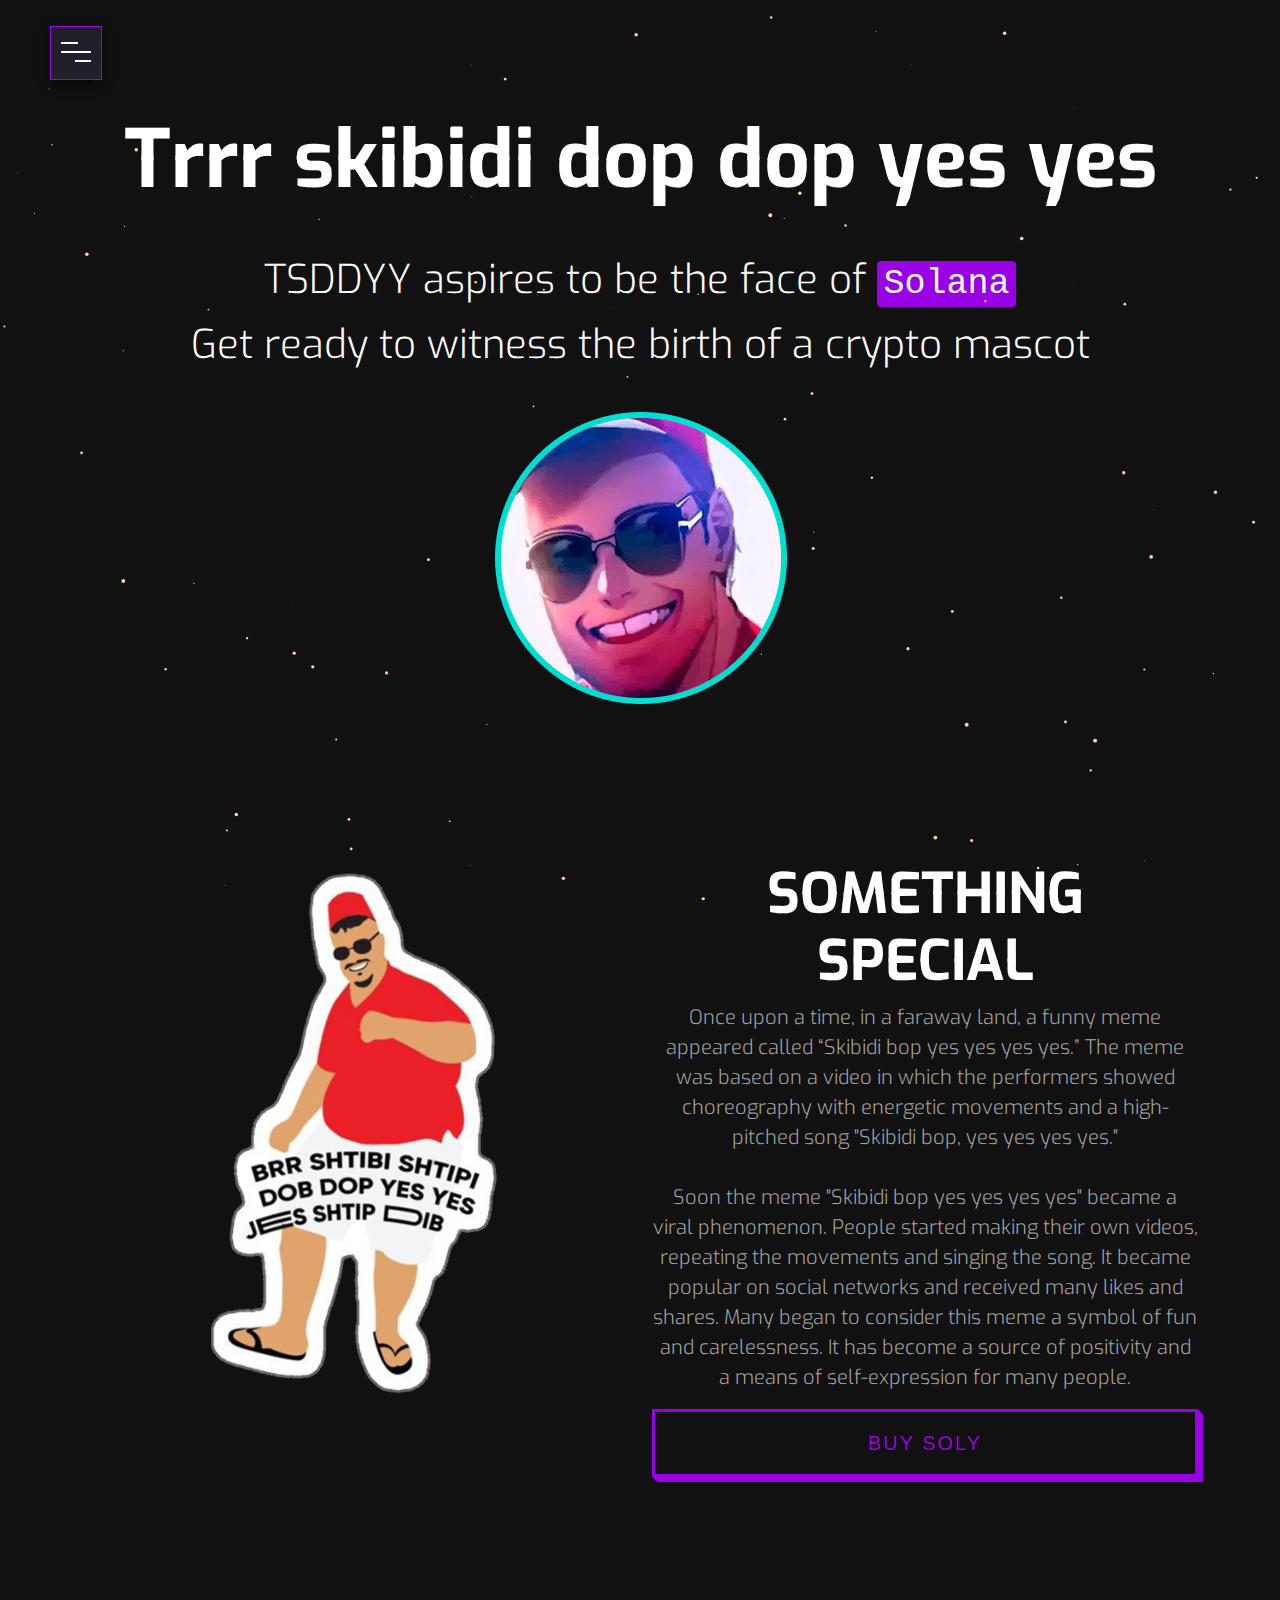
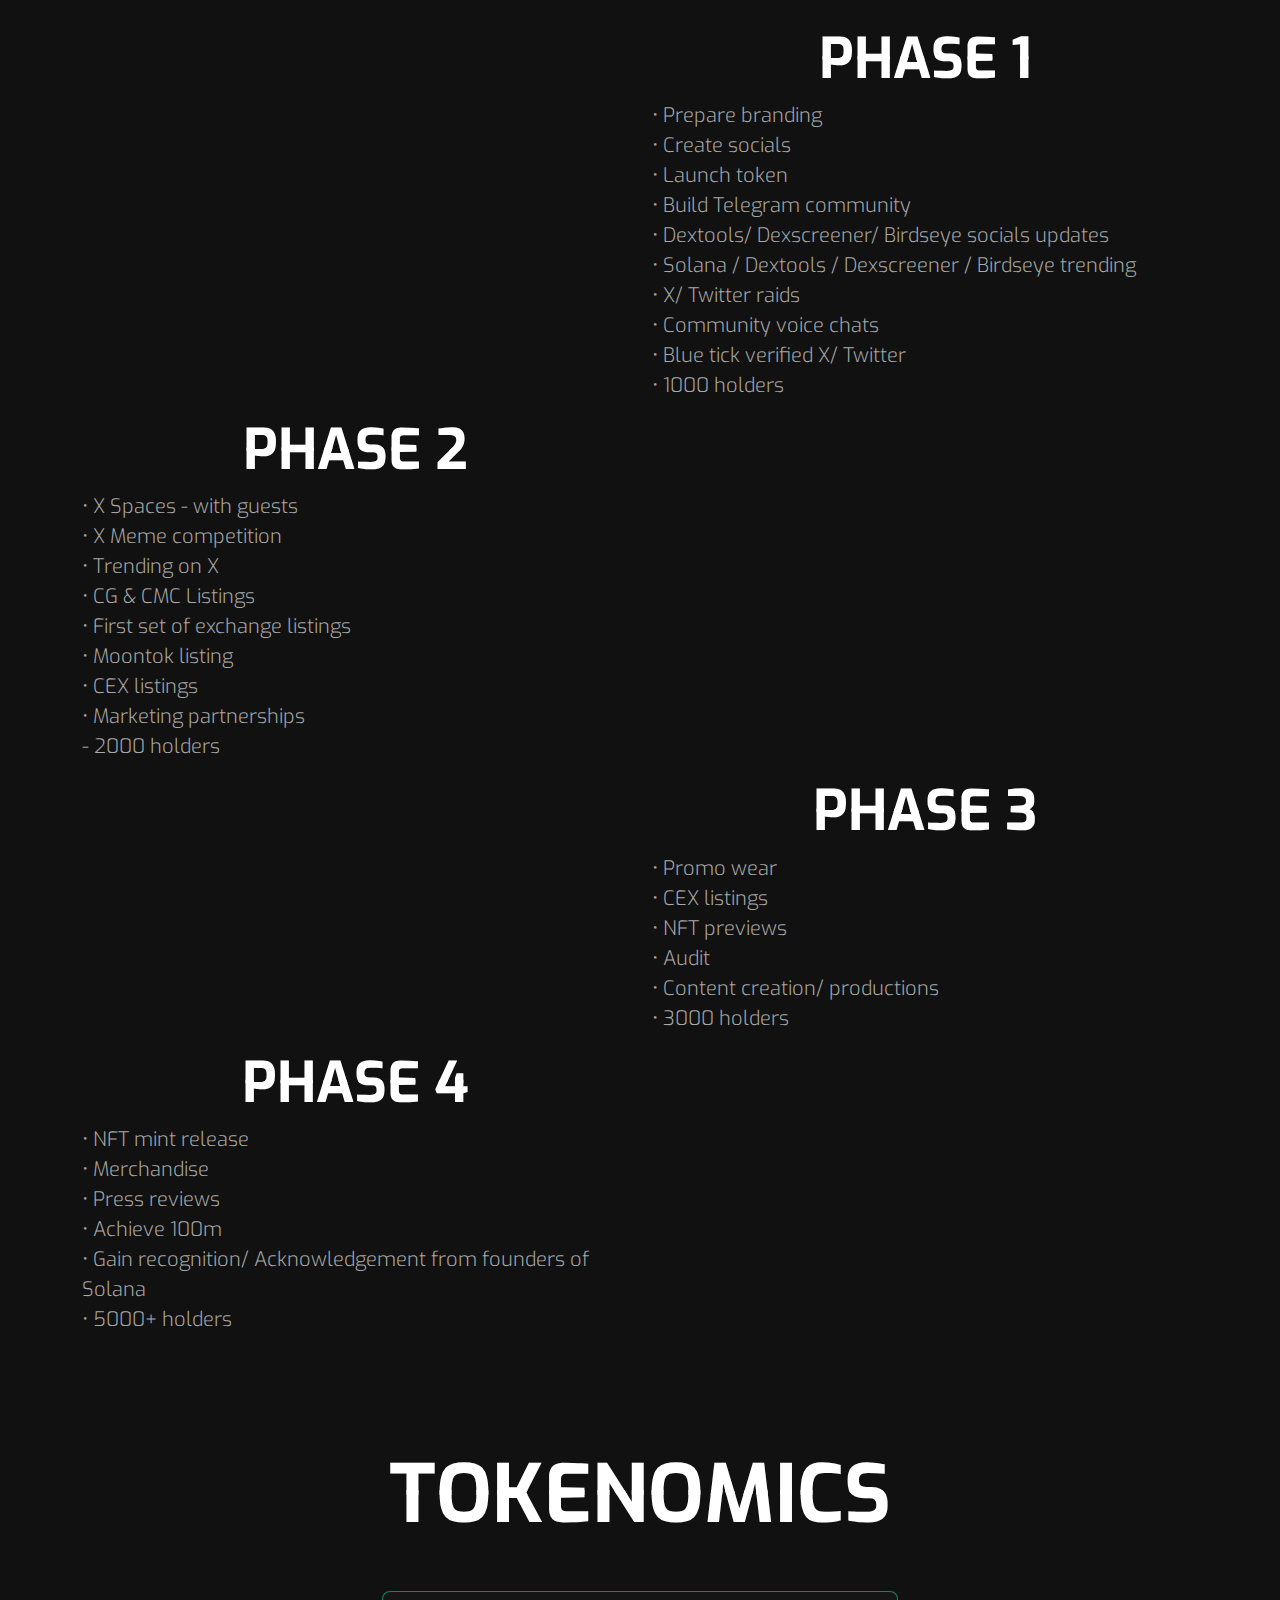
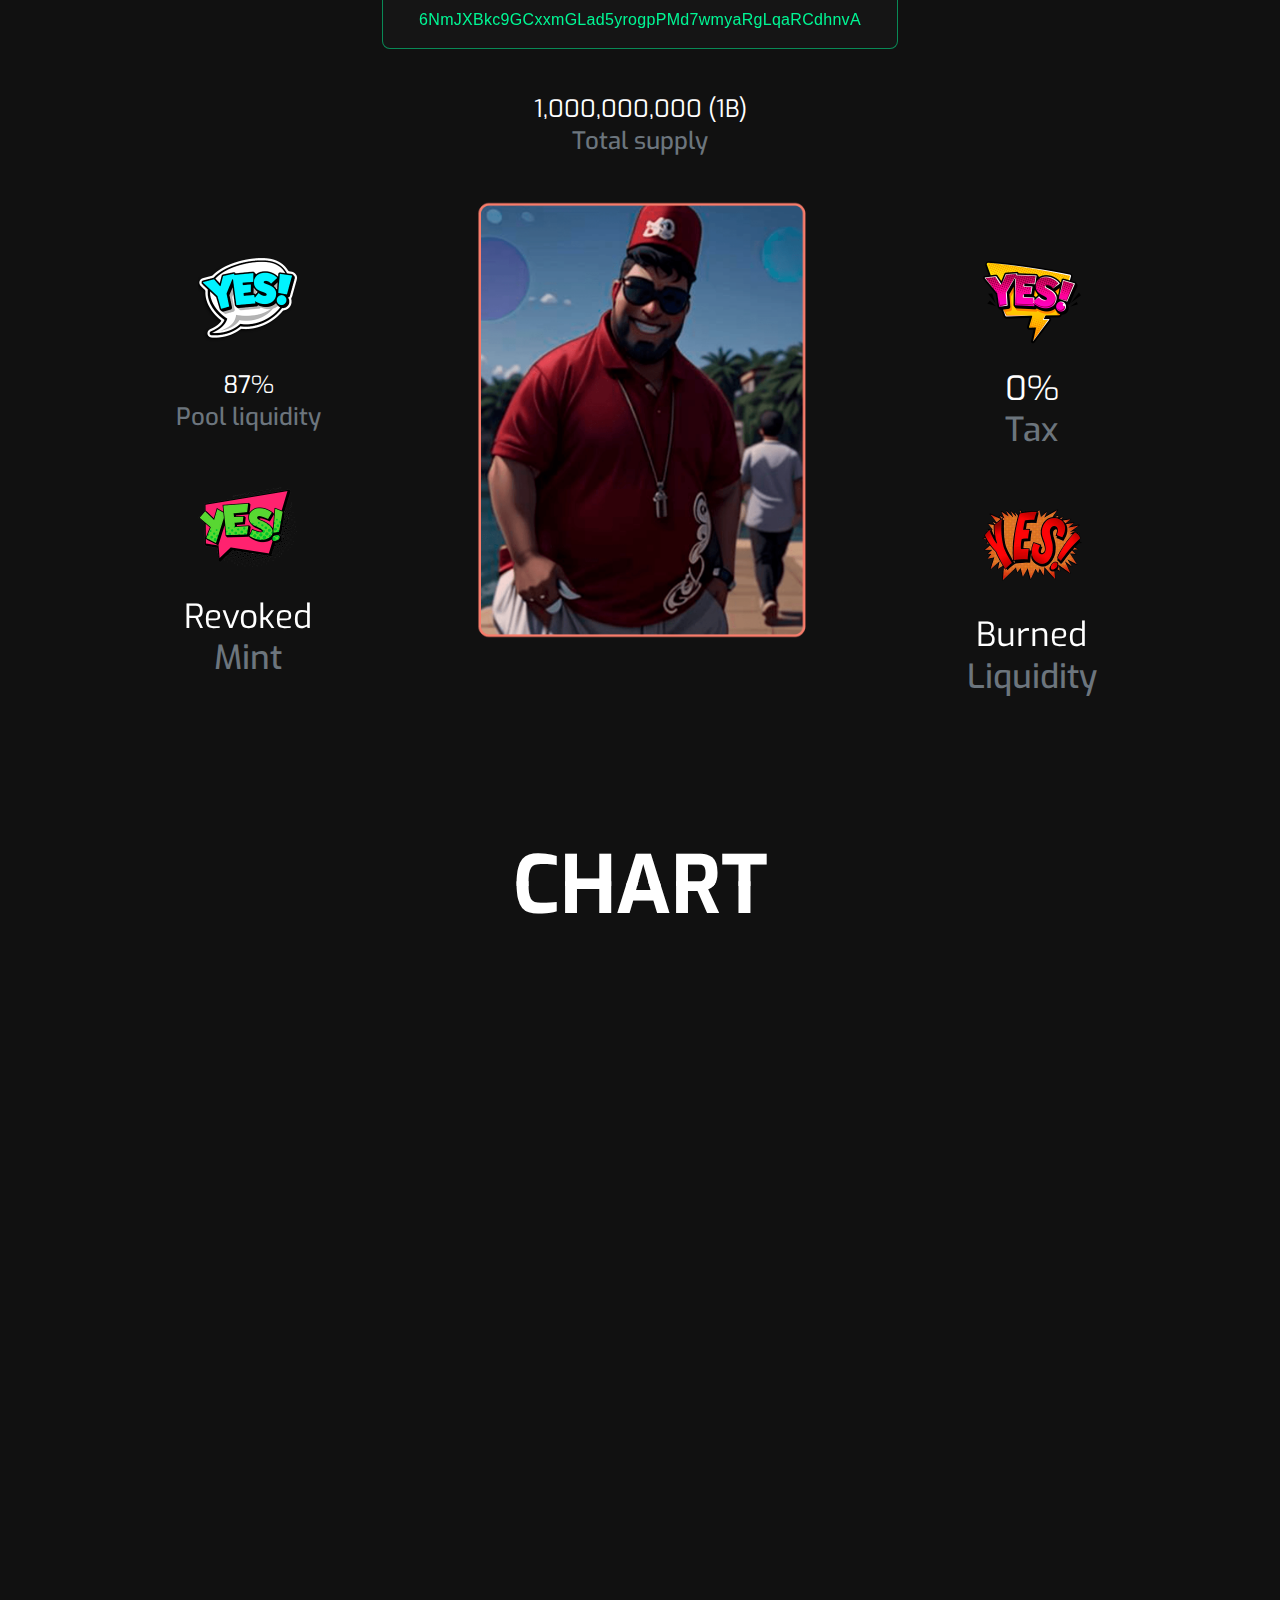
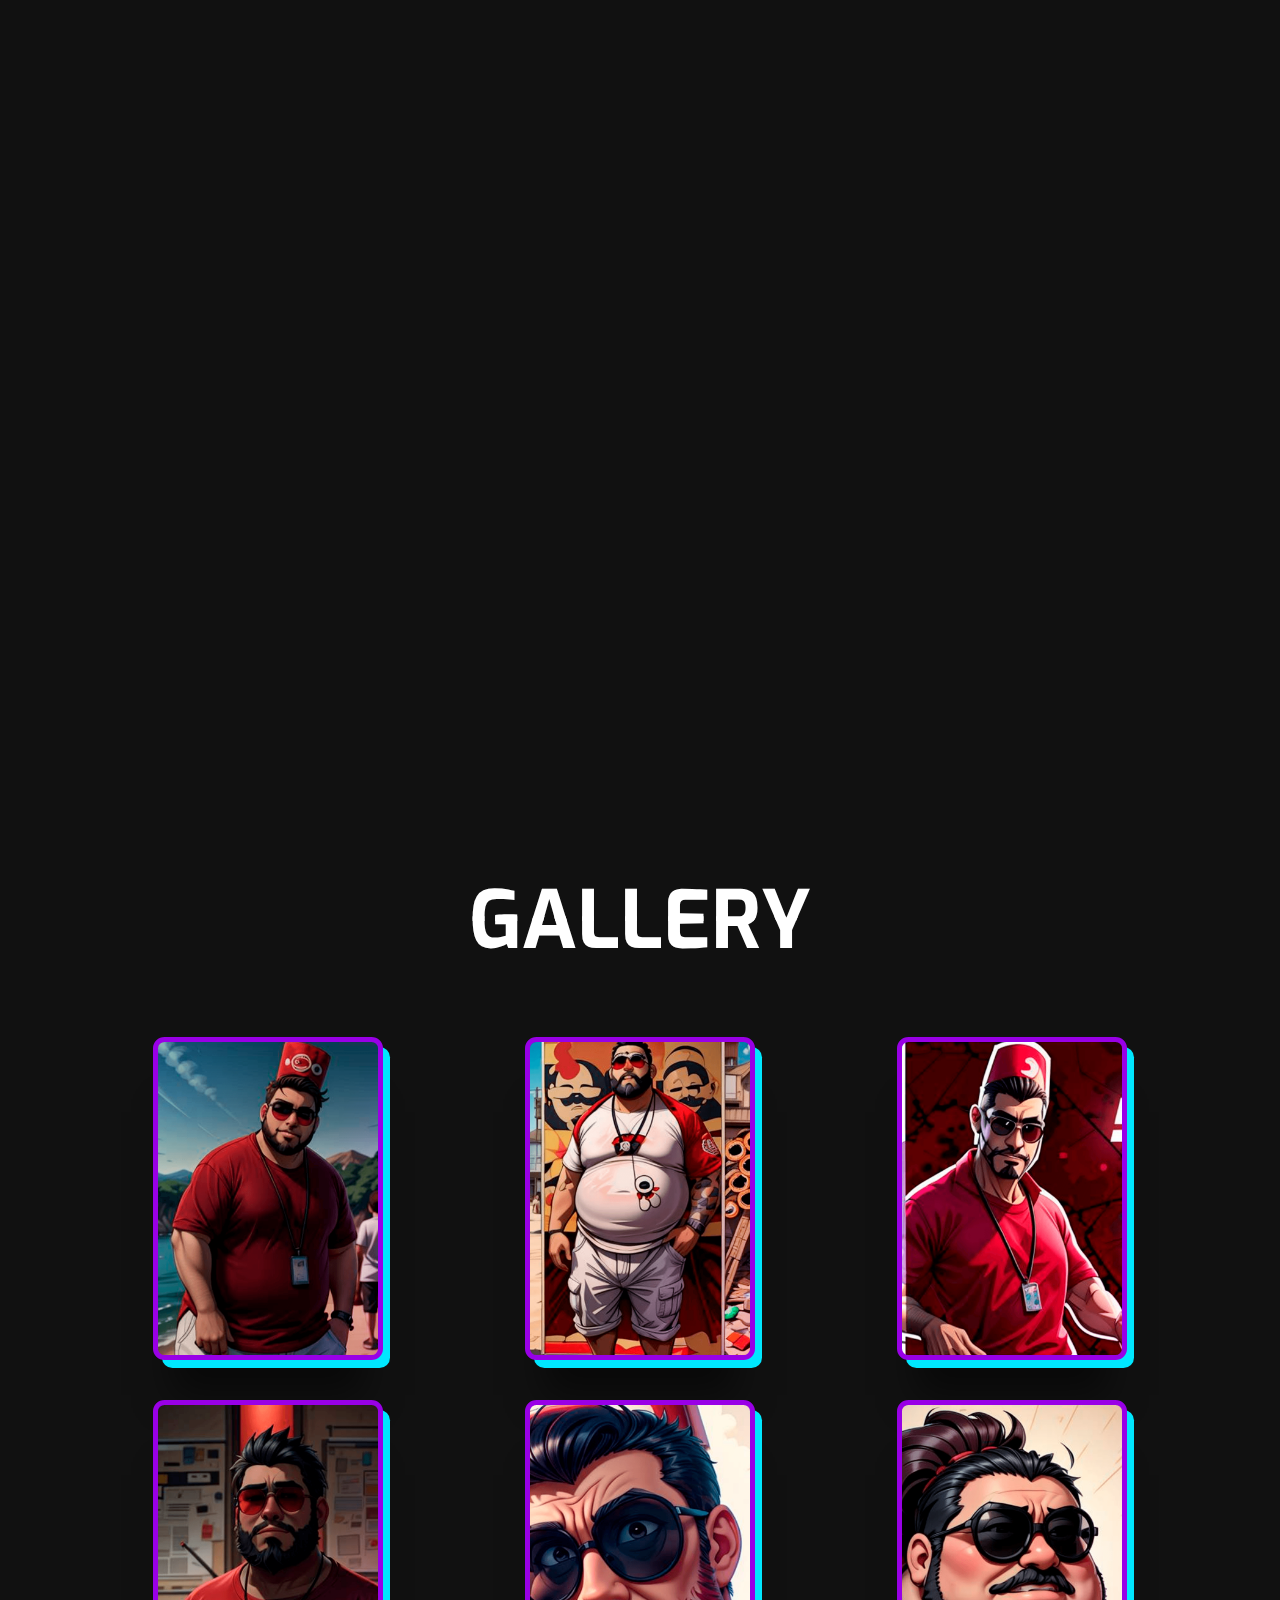
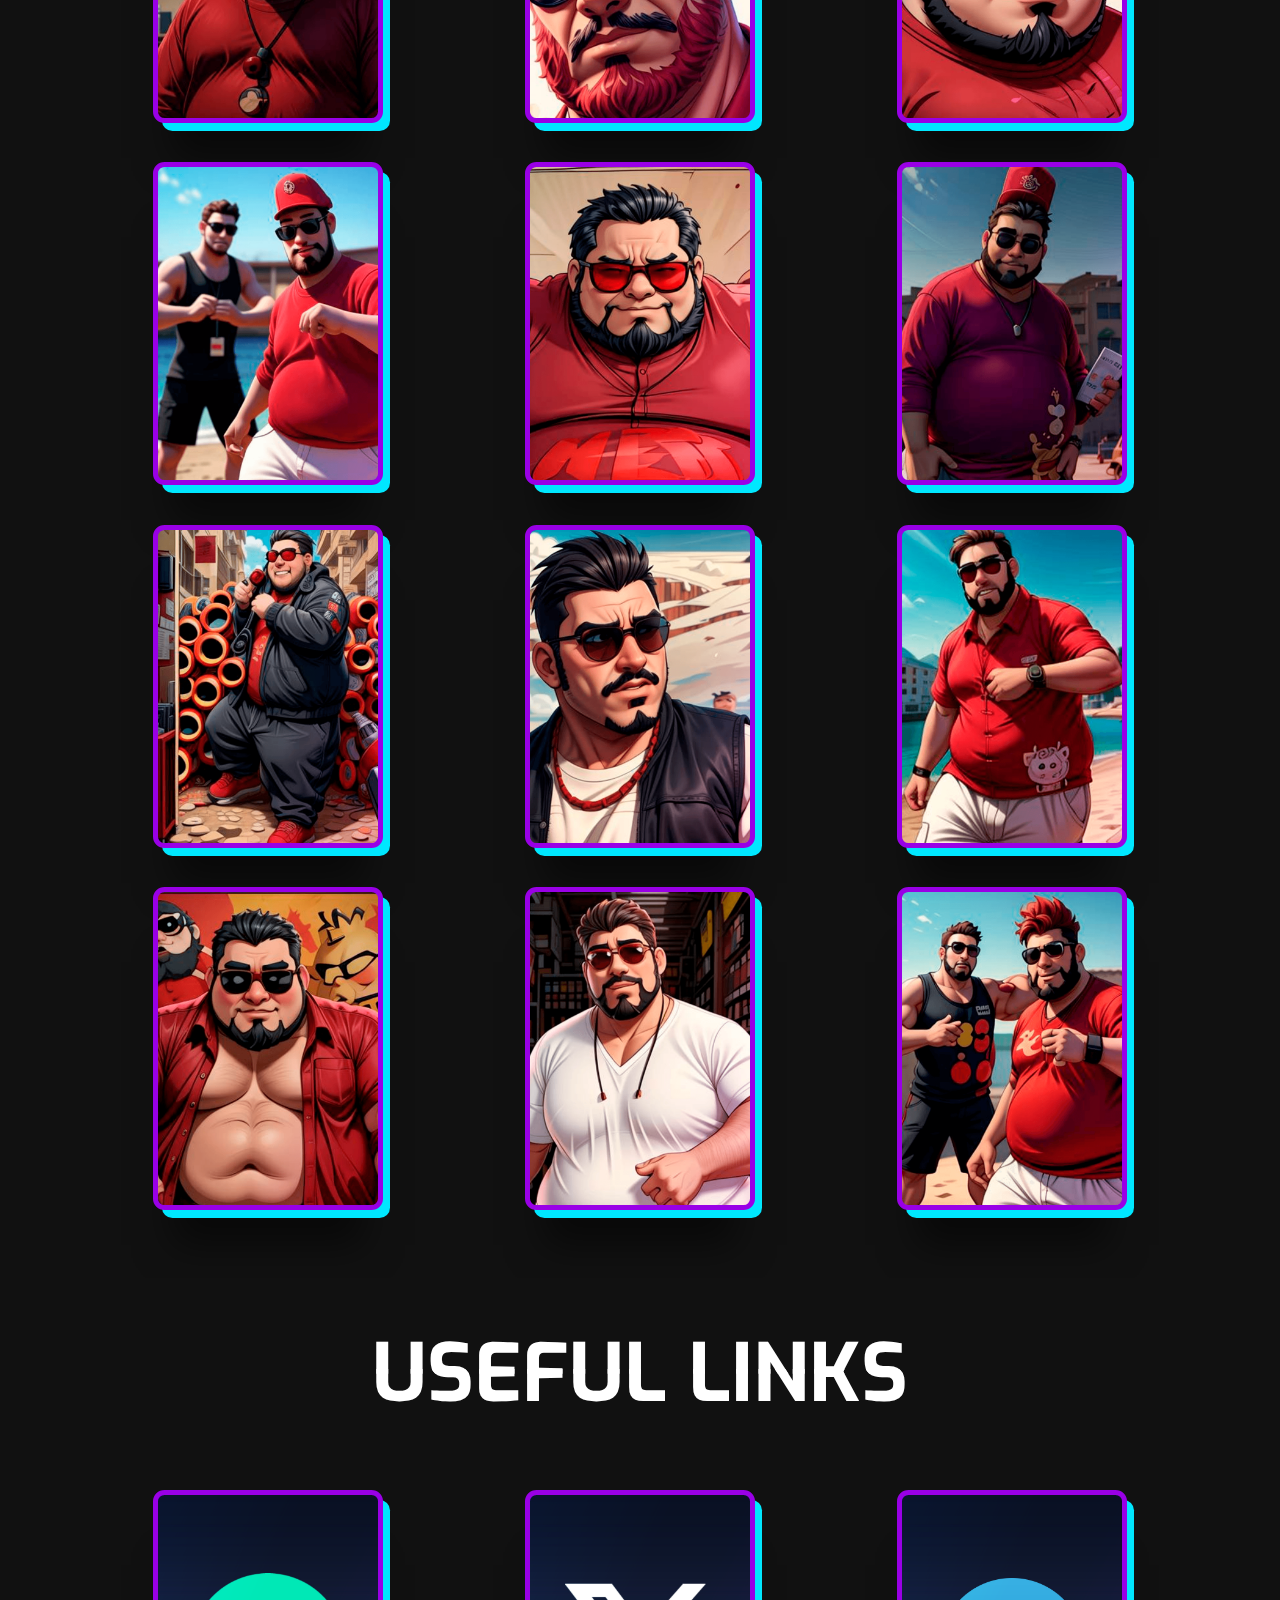
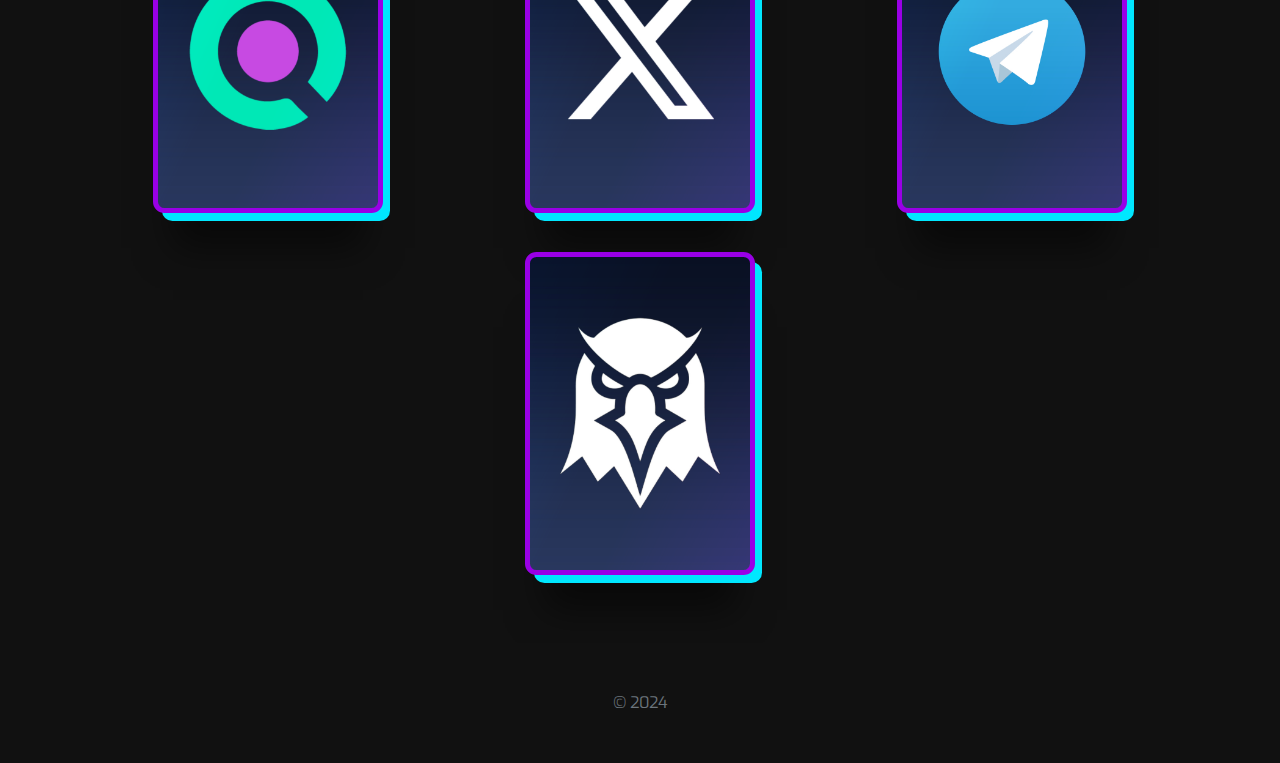
==== commit c572405b: "Add files via upload" ====
--- a/TSDDYY/index.html
+++ b/TSDDYY/index.html
@@ -145,7 +145,7 @@
                             <img class="img-fluid zindex-3 fly position-absolute" src="images/about/about.png" alt="soly">
                         </div>
                         <div class="flex d-lg-none order-1 align-items-center justify-content-center position-relative">
-                            <img class="img-fluid" src="images/Front.png" alt="Soly">
+                            <img class="img-fluid" src="images/about/about.png" alt="Soly">
                         </div>
                     </div>
                     <div class="col-12 col-lg-6 order-0 order-lg-1 mb-5 mb-lg-0">
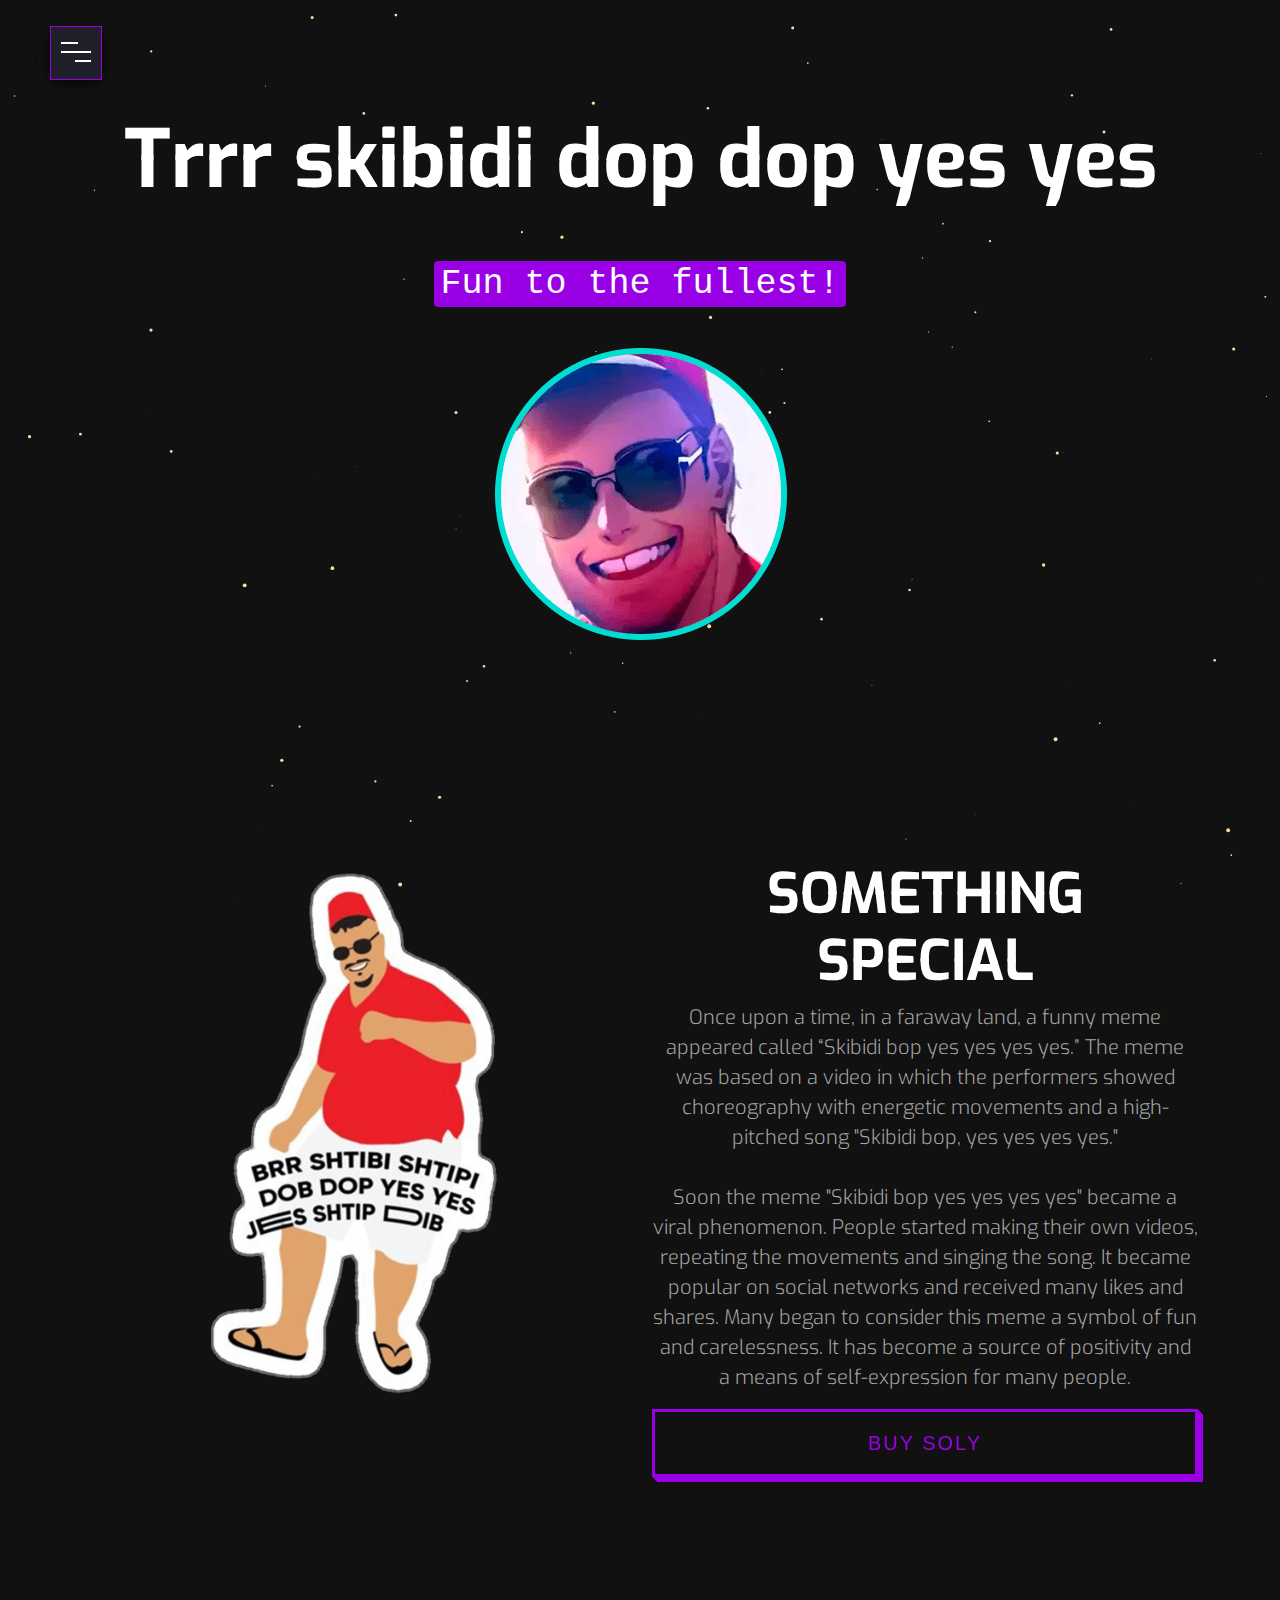
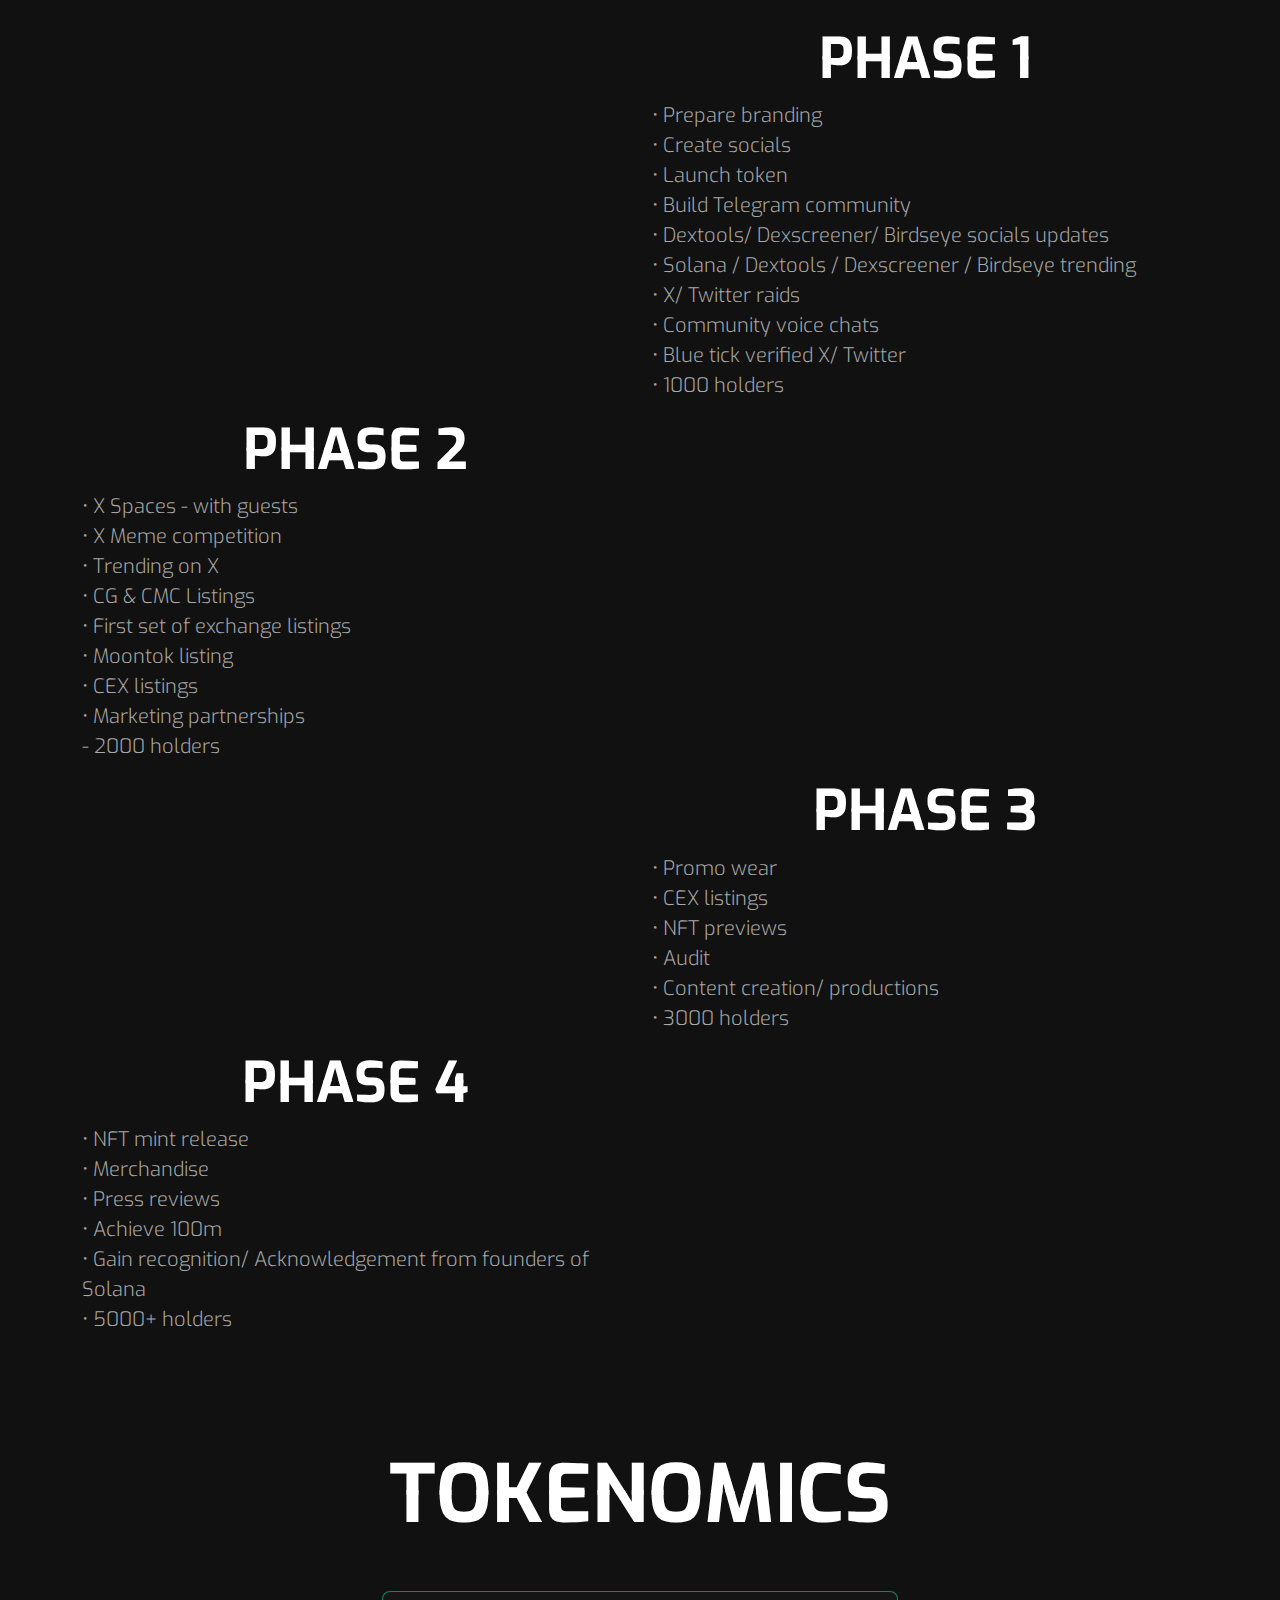
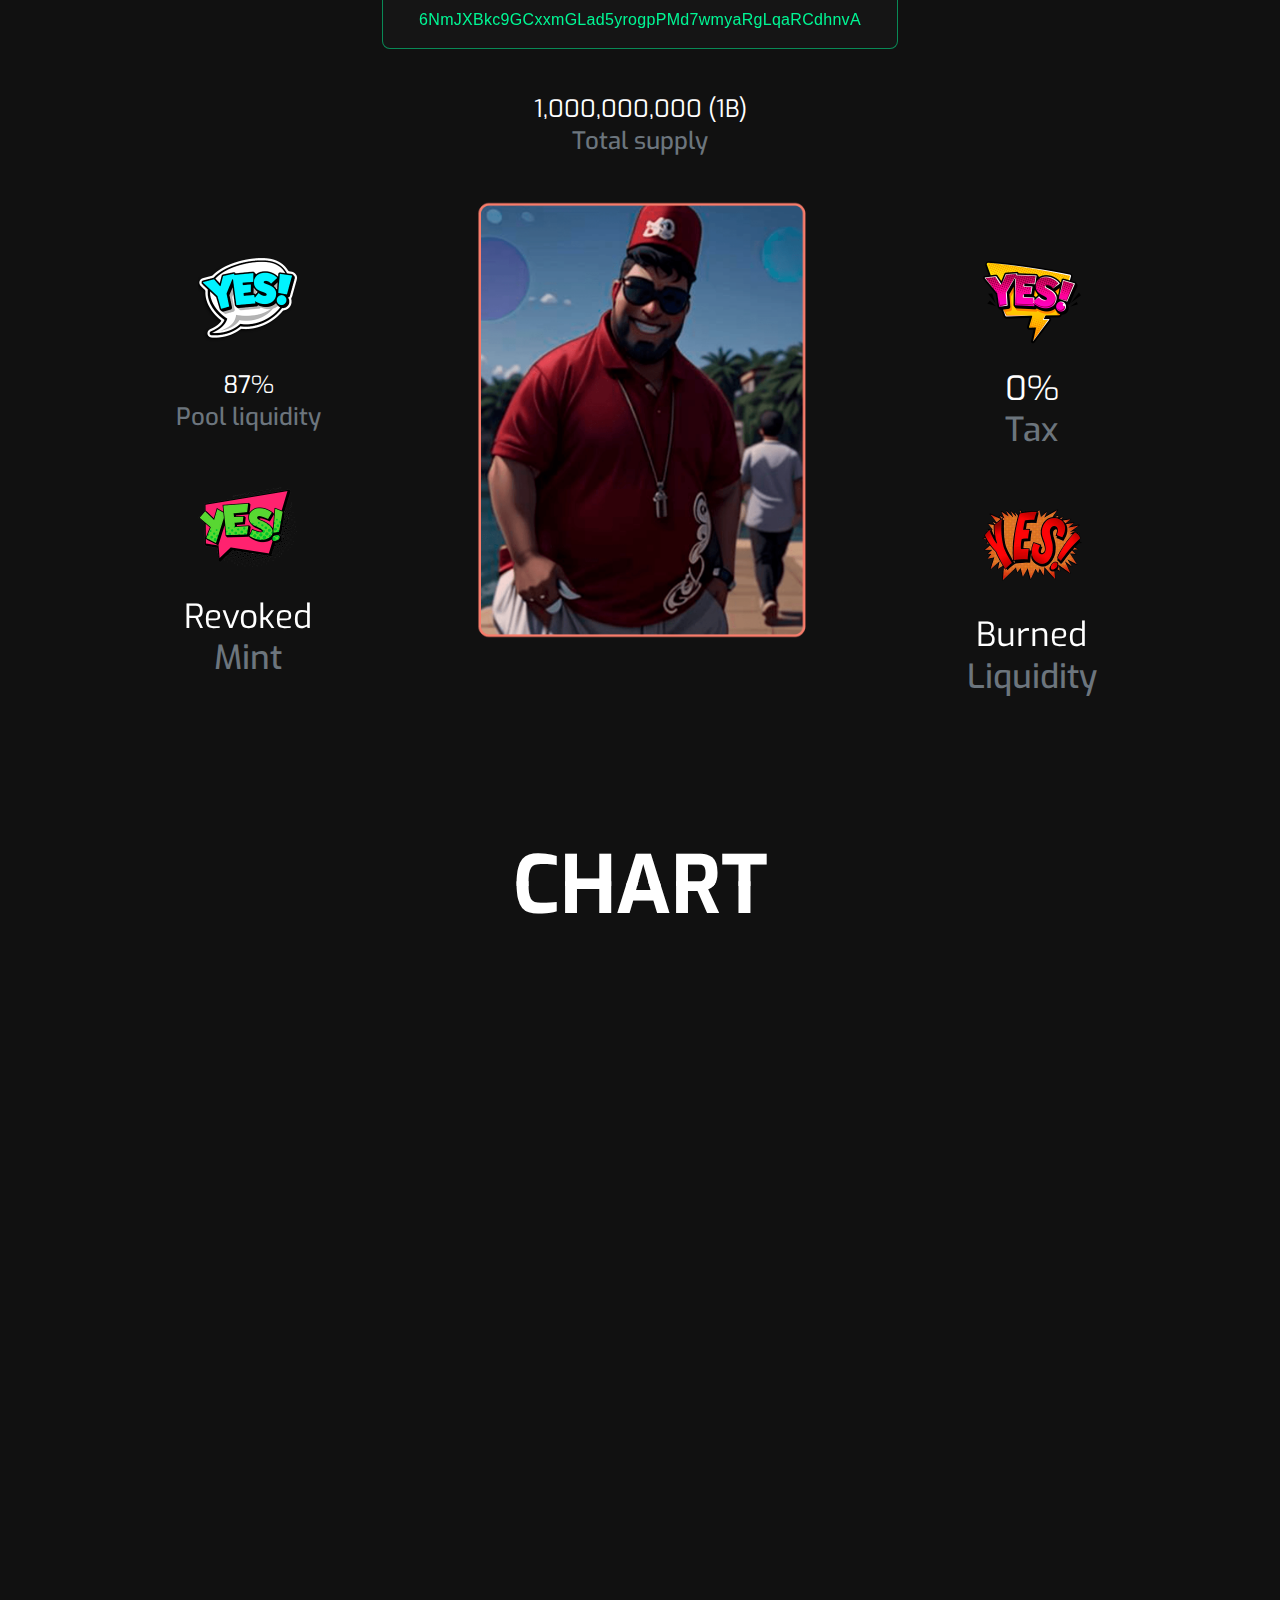
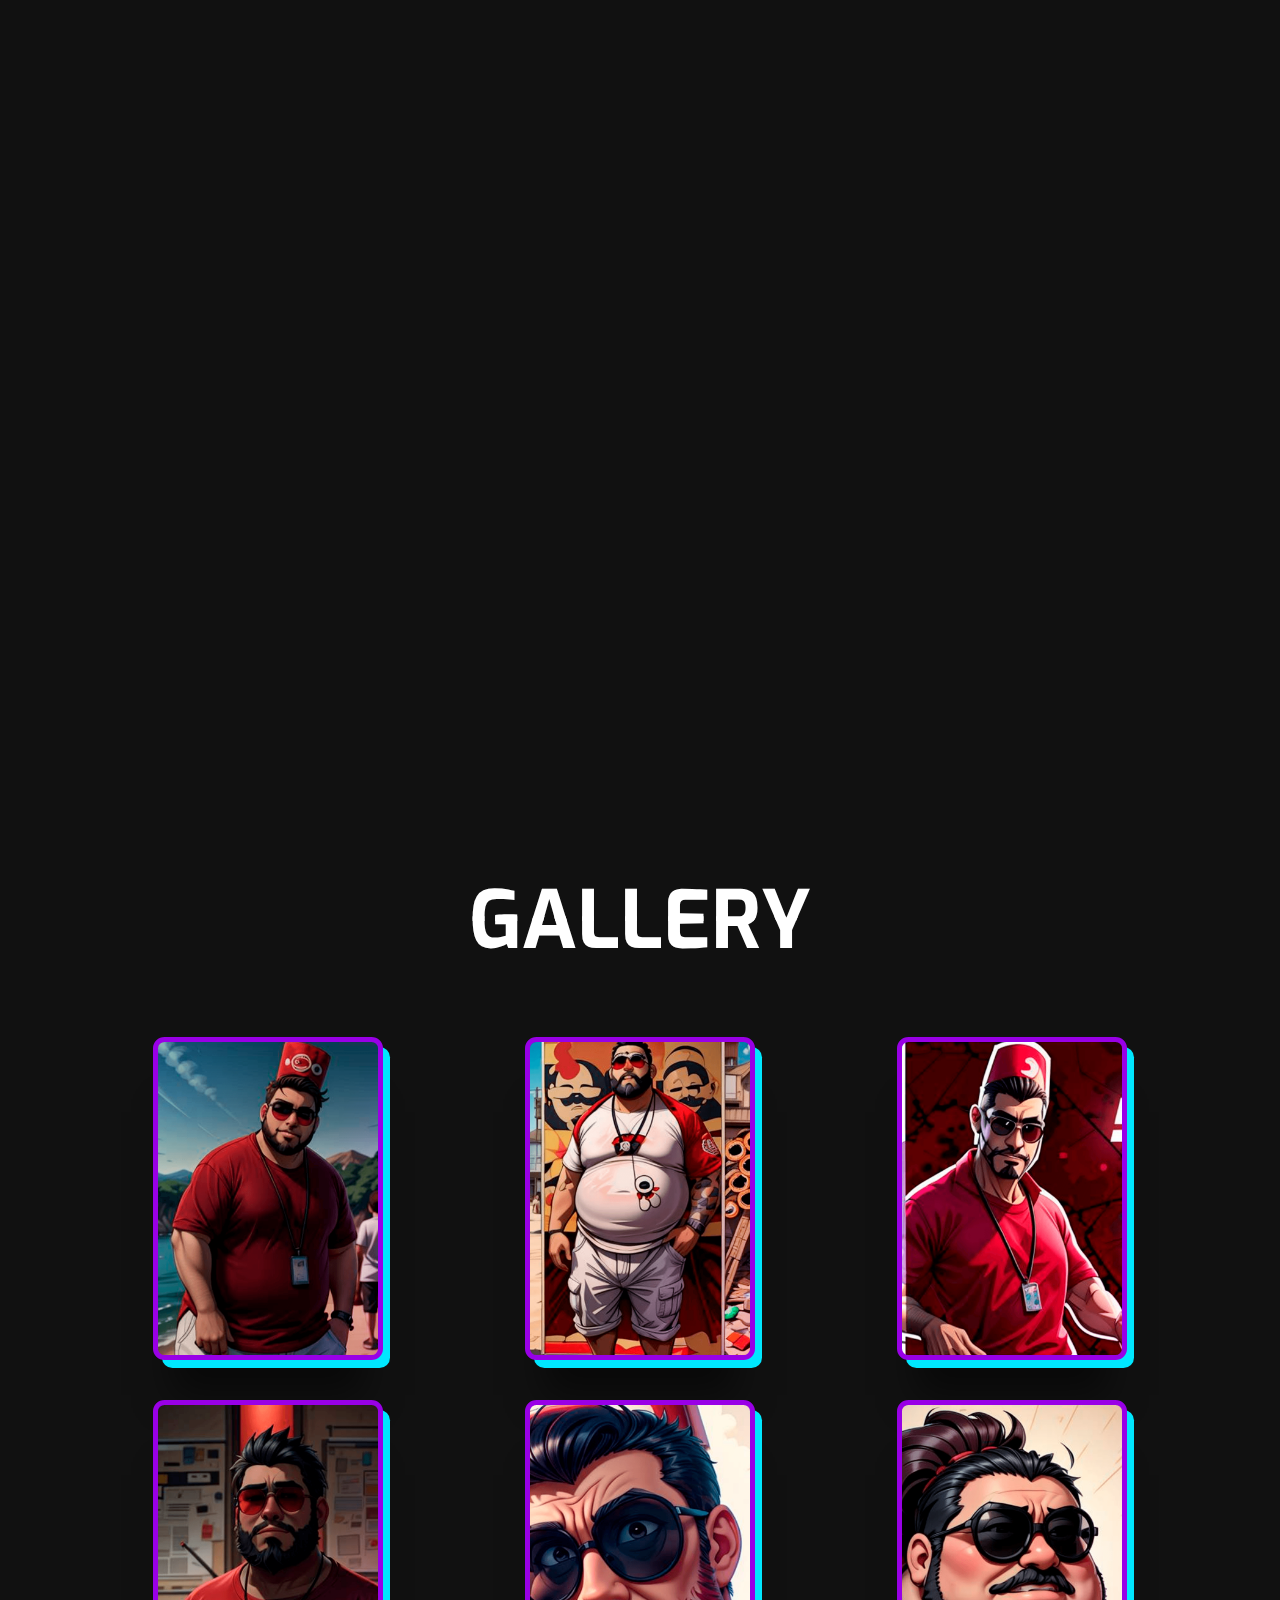
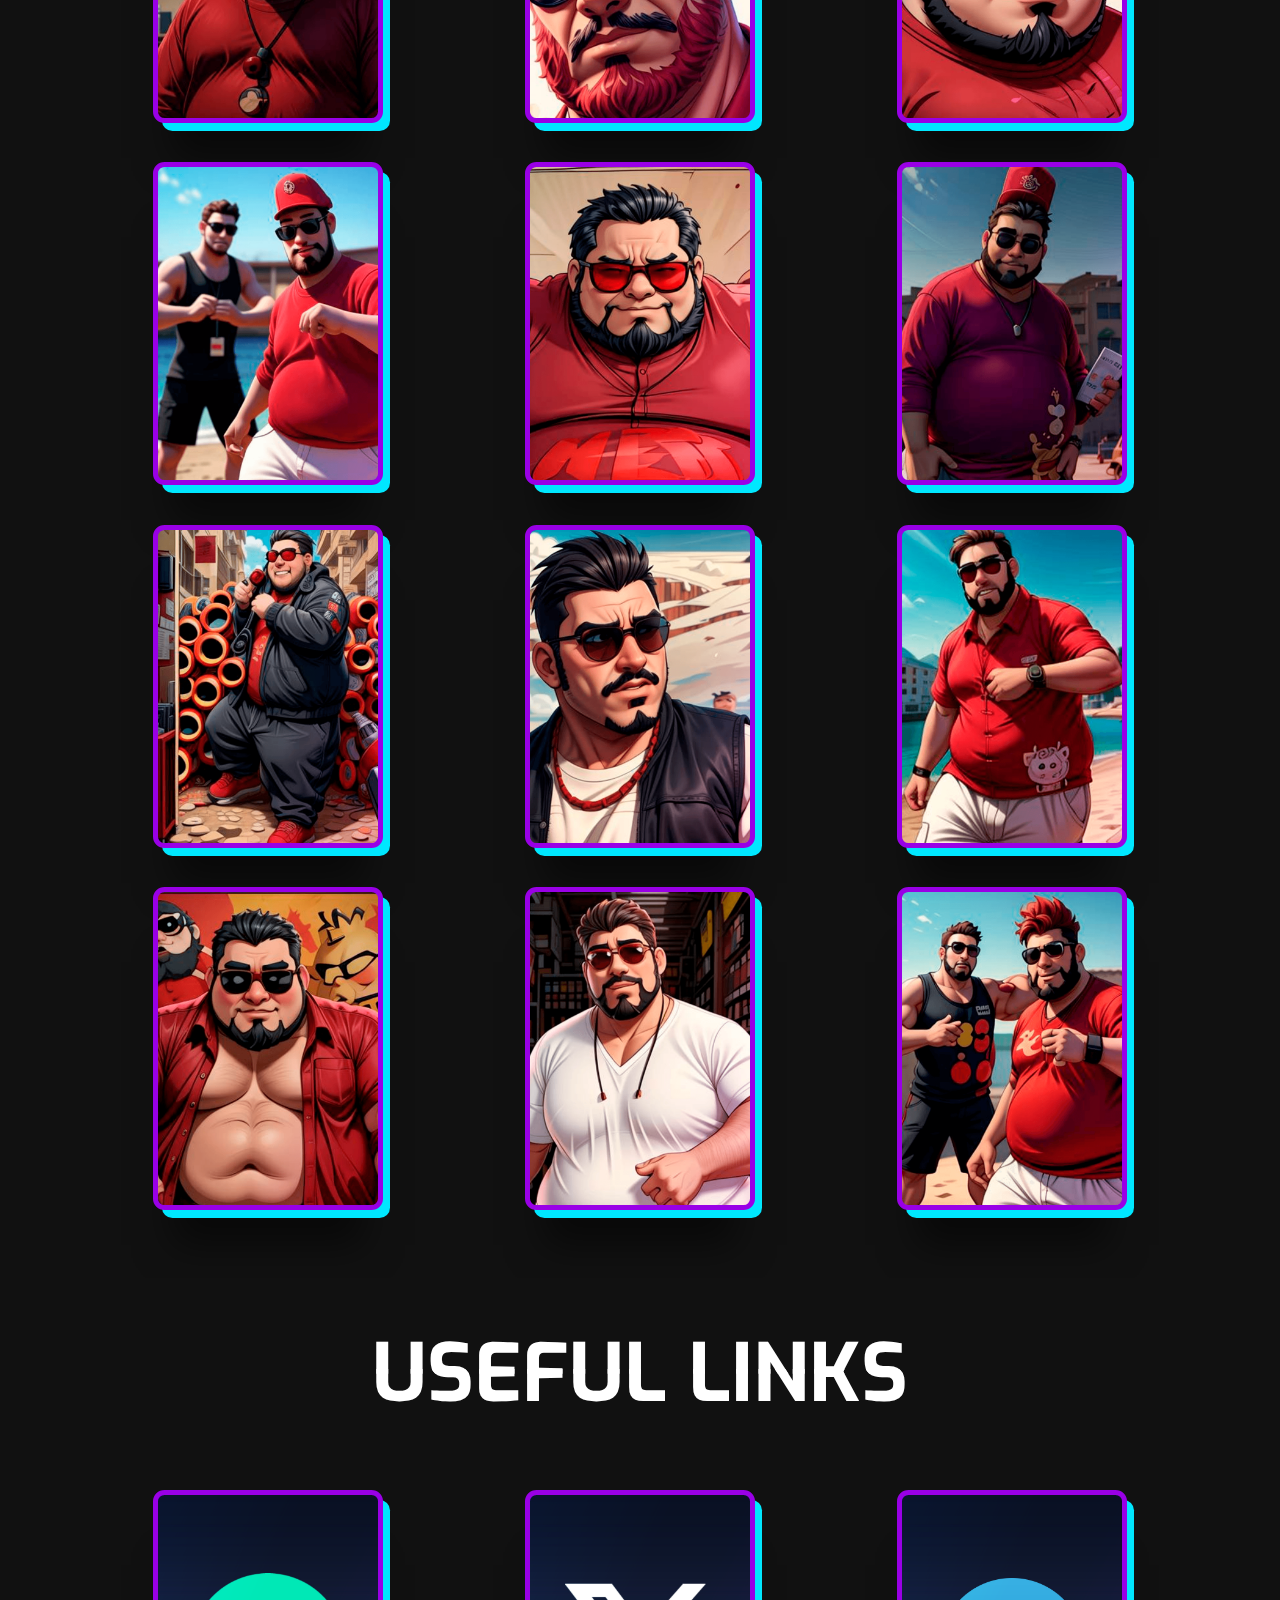
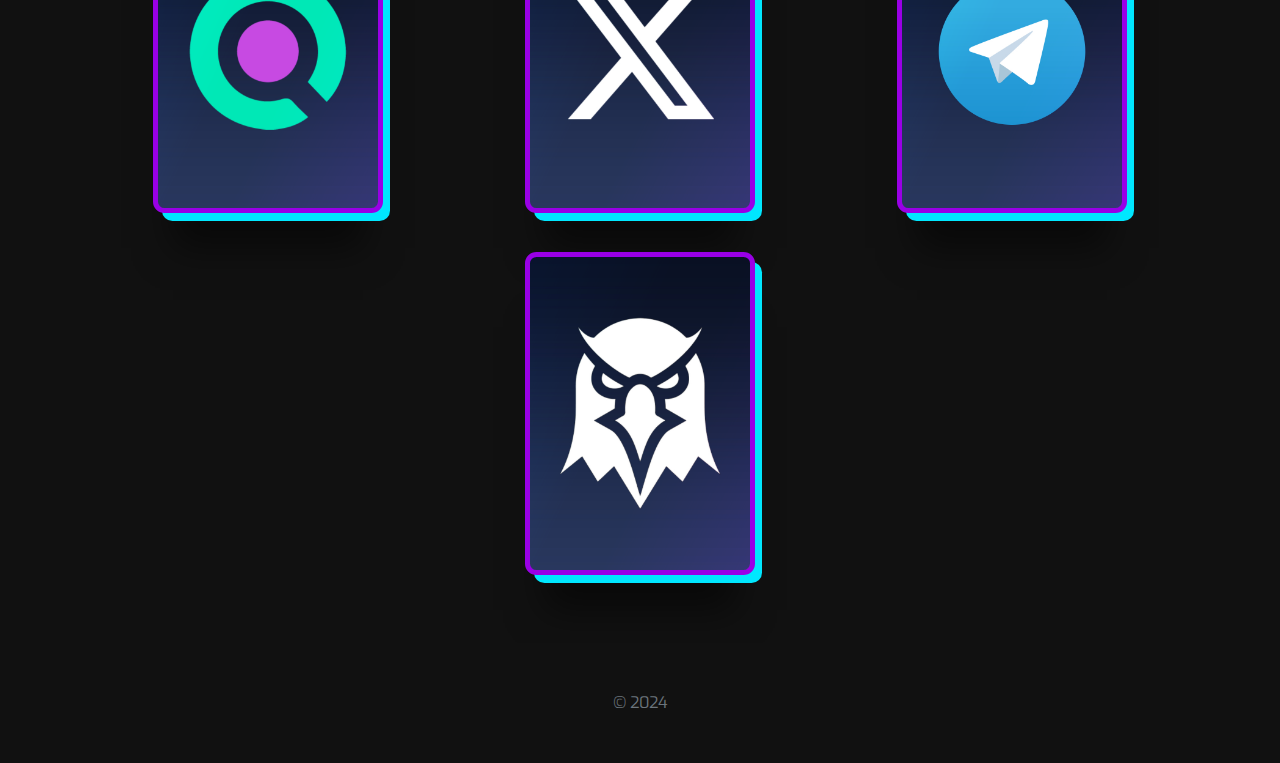
==== commit bf47af4a: "Add files via upload" ====
--- a/TSDDYY/index.html
+++ b/TSDDYY/index.html
@@ -122,8 +122,12 @@
                         <div class="glitch glitch--3 display-1 mt-3" data-scroll="out" data-splitting="">
                             <h2 class="display-1 fw-bold text-center mb-5">Trrr skibidi dop dop yes yes</h2>
                         </div>
+						
+						<p class="display-6 text-white"><kbd>Fun to the fullest!</kbd></p>
+						<!-- 
                         <p class="display-6 text-white"> TSDDYY aspires to be the face of <kbd>Solana</kbd></p>
                         <p class="display-6 text-white">Get ready to witness the birth of a crypto mascot </p>
+						 -->
                     </div>
                     <div class="col-12">
                         <div class="d-flex align-items-center justify-content-center position-relative">
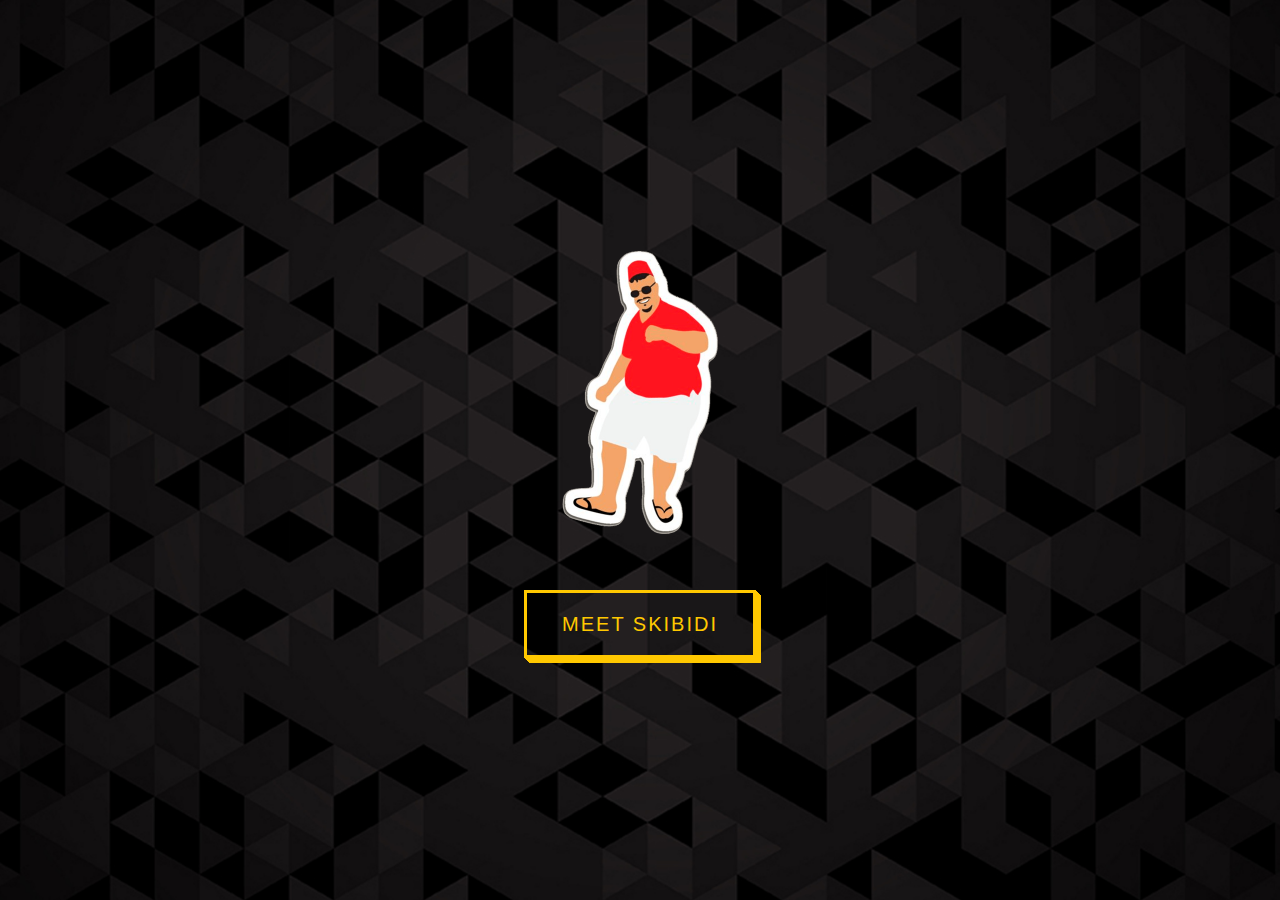
==== commit b55f5c9d: "Add files via upload" ====
--- a/TSDDYY/index.html
+++ b/TSDDYY/index.html
@@ -42,14 +42,16 @@
  -->
 <body>
 
-<!-- intro
+
+<!-- intro --> 
     <div class="intro flex-column" style="display: flex;">
-        <img class="mb-5" src="images/diamonds.png" alt="diamonds" width="300">
-        <button class="goto button-second">Meet Soly</button>
+        <img class="mb-5" src="images/welcome.png" alt="diamonds" width="300">
+        <button class="goto button-second">Meet Skibidi</button>
     </div>
- -->
+
+ 
       
-    <div id="main" class="container-fluid">
+    <div id="main" class="container-fluid" style="display: none;">
         <canvas id="canvas" class="home_v4_fire_fly_bg"></canvas> <!-- fireflies -->
         <!-- navbar -->
         <header class="cd-header">
@@ -62,13 +64,14 @@
                             <span class="menu-icon__line menu-icon__line-right"></span>
                         </div>					
                     </div>
-					<!-- volume
+					<!-- volume -->
                     <div class="d-flex align-items-center">
                         <button id="mutebtn" class="p-2 d-flex align-items-center">
                             <i class="bx bx-volume-full fs-4"></i>
                         </button>			
                     </div>
-					 -->
+					
+					 
                 </div>
                 
                 
@@ -111,7 +114,9 @@
               Your browser does not support the video tag.
             </video>
         </div>
-        -->
+		-->
+		
+        
 
          <!-- Dragon year -->
          <section>
@@ -546,13 +551,15 @@
             // Start audio playback when the button is clicked
             audio.play();
         });
+
     });
+
 
     function initAudioPlayer() {
         mutebtn = document.getElementById("mutebtn");
 
         // Initialize the audio object
-        audio = new Audio("sound/sunstreams.ogg");
+        audio = new Audio("sound/skibidi.ogg");
         audio.loop = true;
 
         // Add Event Handling
@@ -759,5 +766,4 @@
 <script src="js/fireflies.js"></script>
 
 
-
 </body></html>--- a/TSDDYY/css/style.css
+++ b/TSDDYY/css/style.css
@@ -152,7 +152,7 @@
   text-decoration: none;
   text-transform: uppercase;
   font-size: 1.25rem;
-  color: #00ffd5;
+  color: #ffc800;
   border: 3px solid;
   padding: 1rem 1.75em;
   -moz-box-shadow: 1px 1px 0px 0px, 2px 2px 0px 0px, 3px 3px 0px 0px, 4px 4px 0px 0px, 5px 5px 0px 0px;
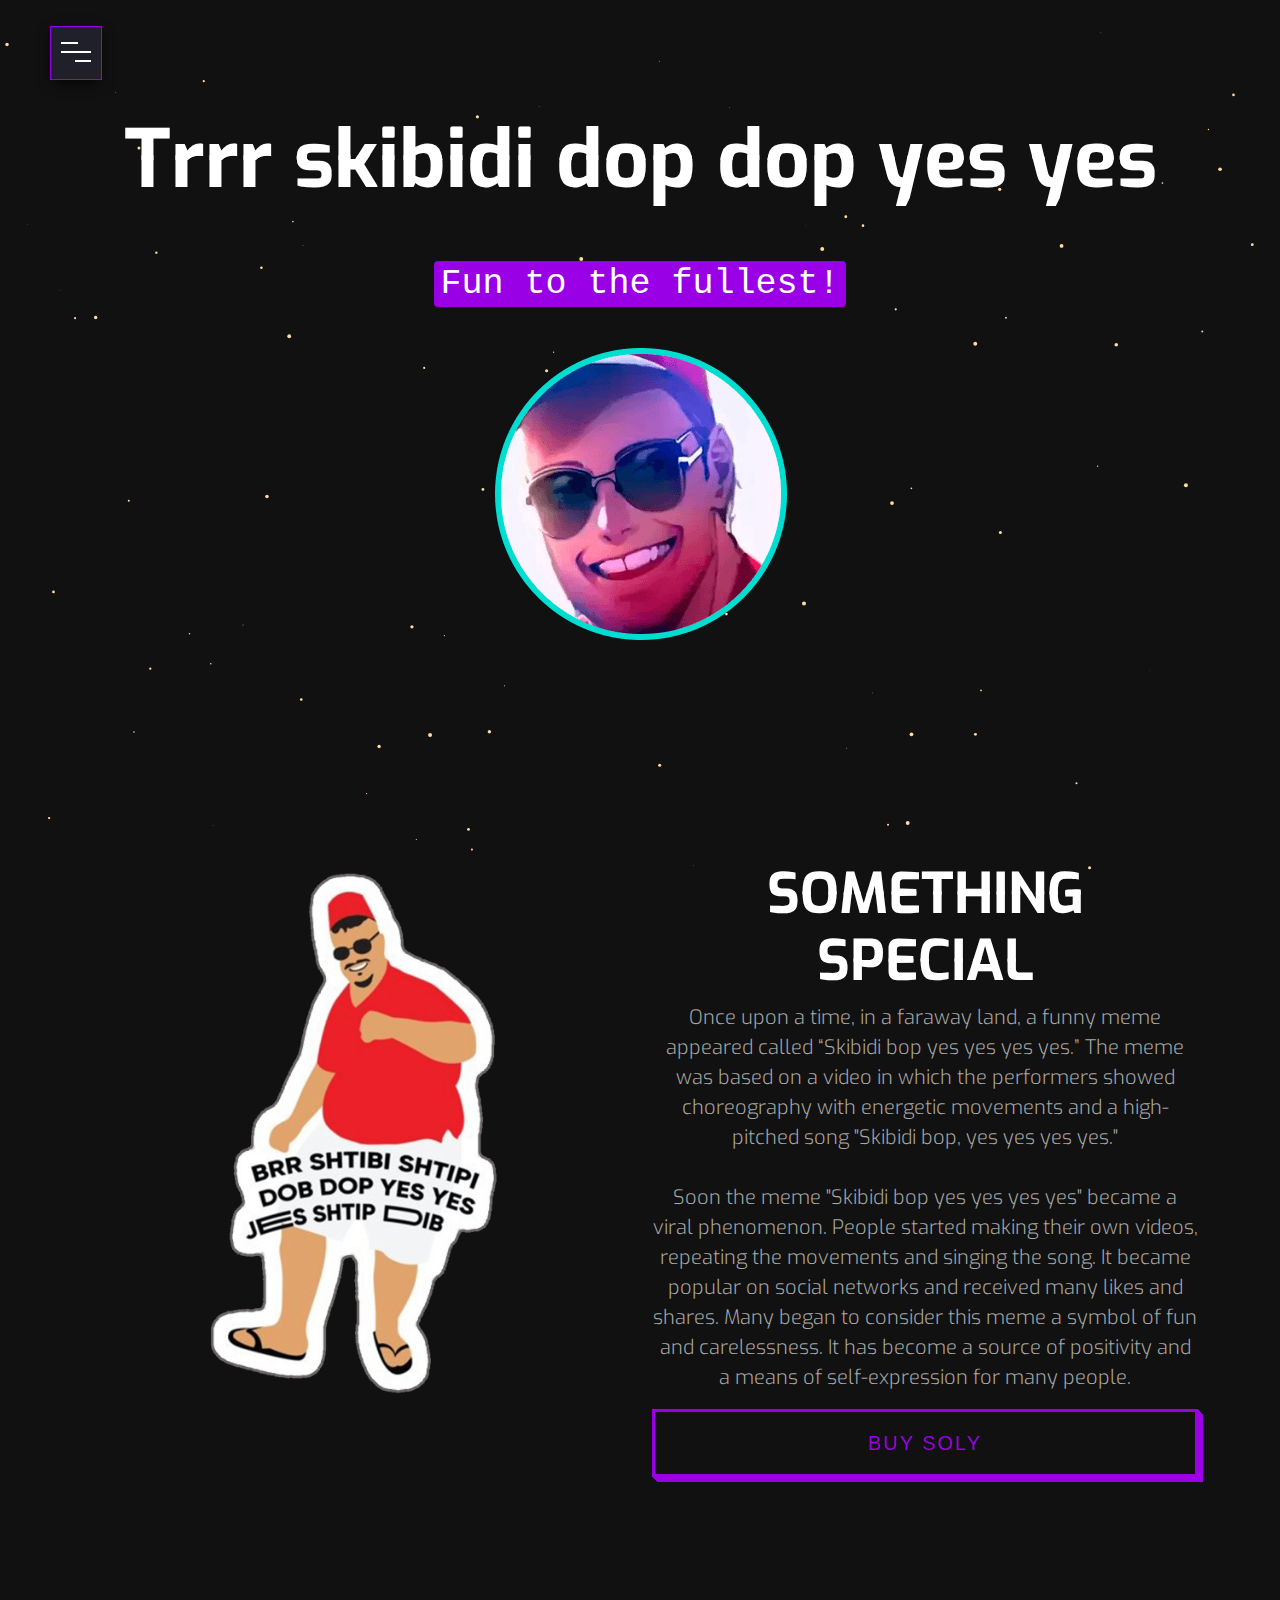
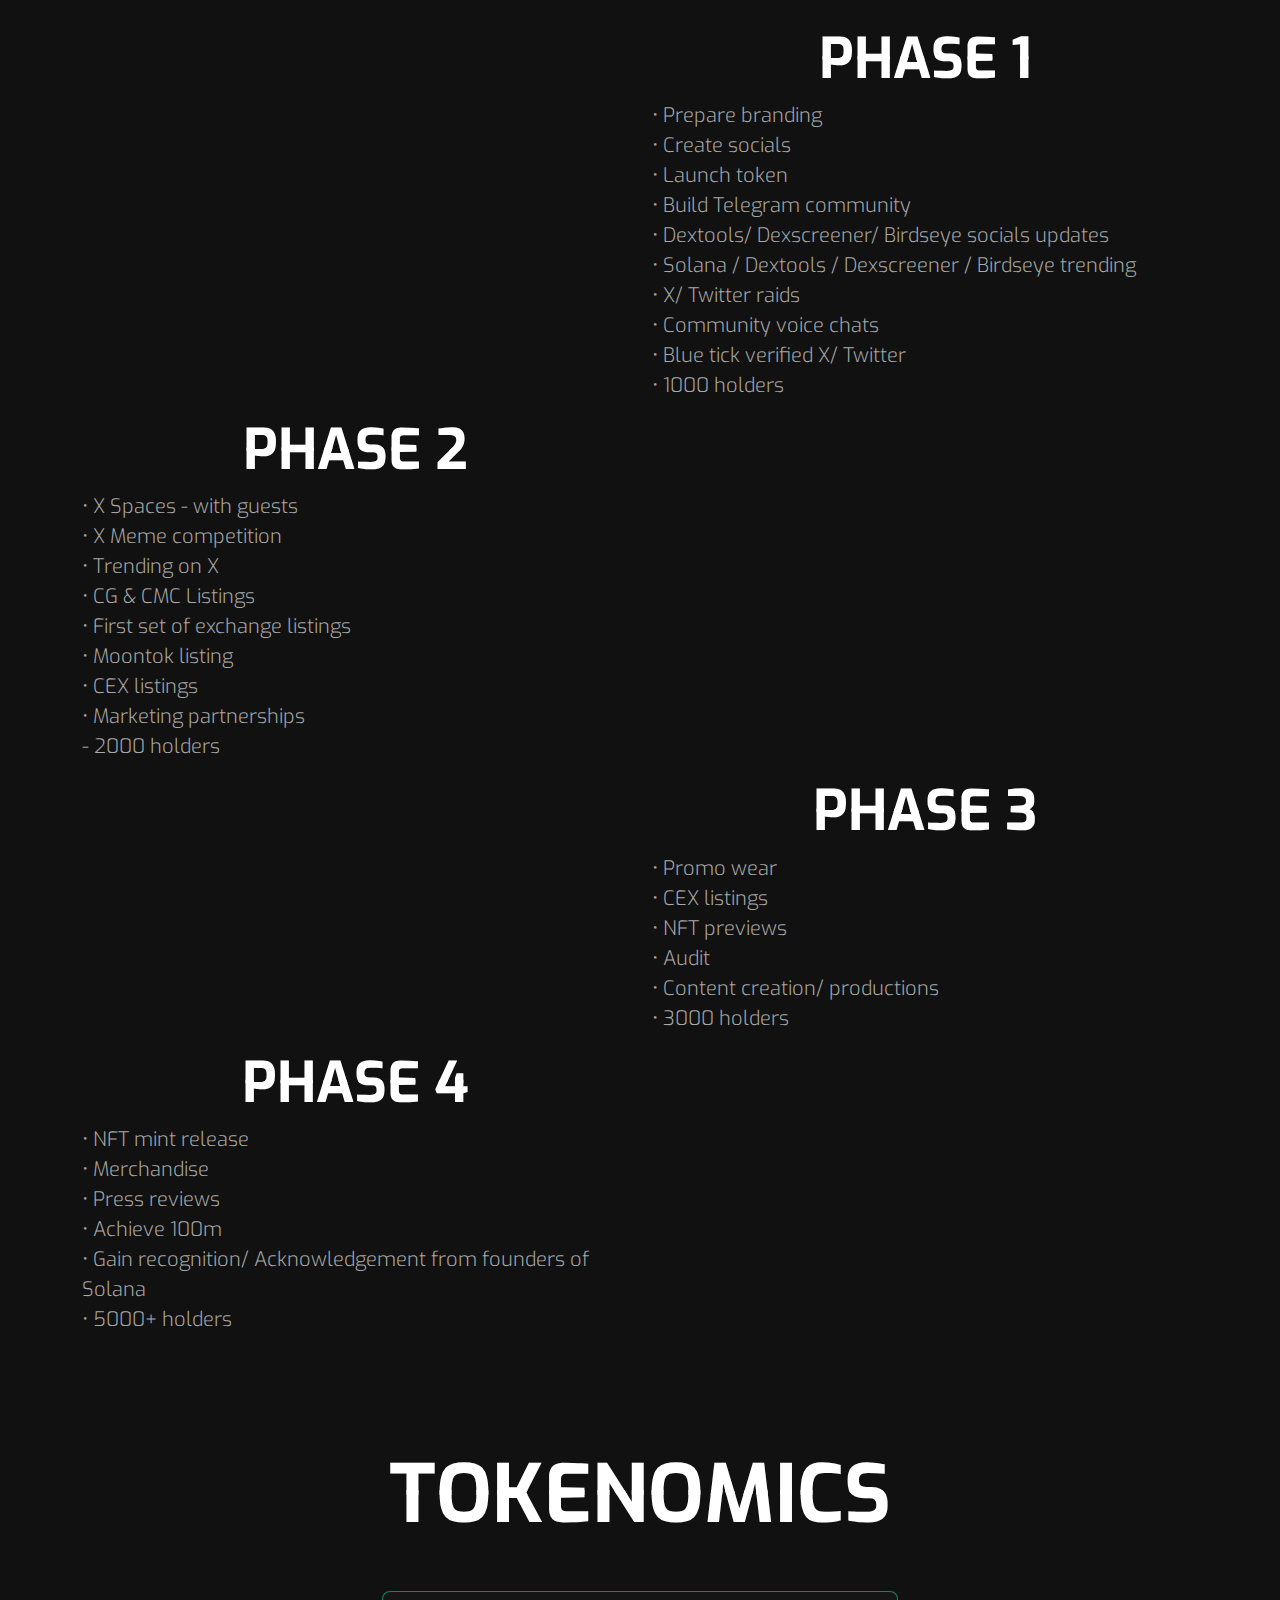
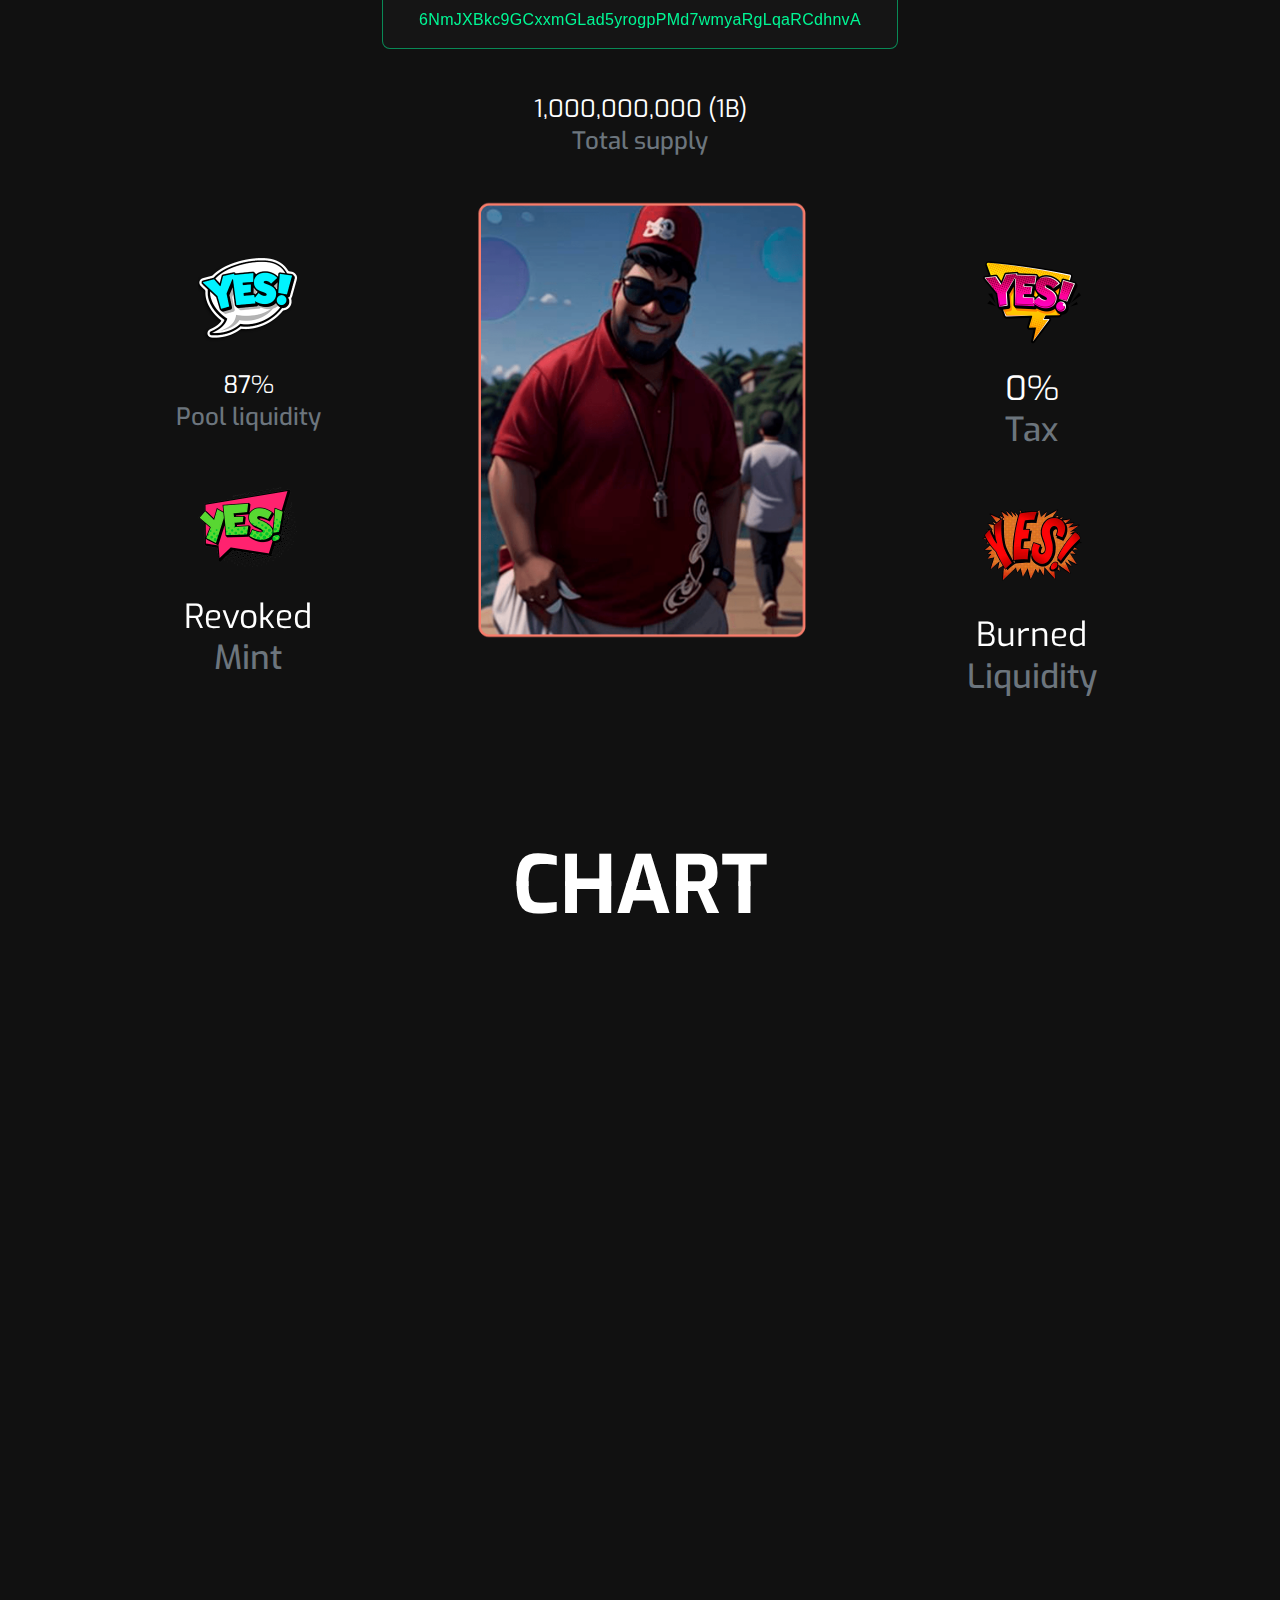
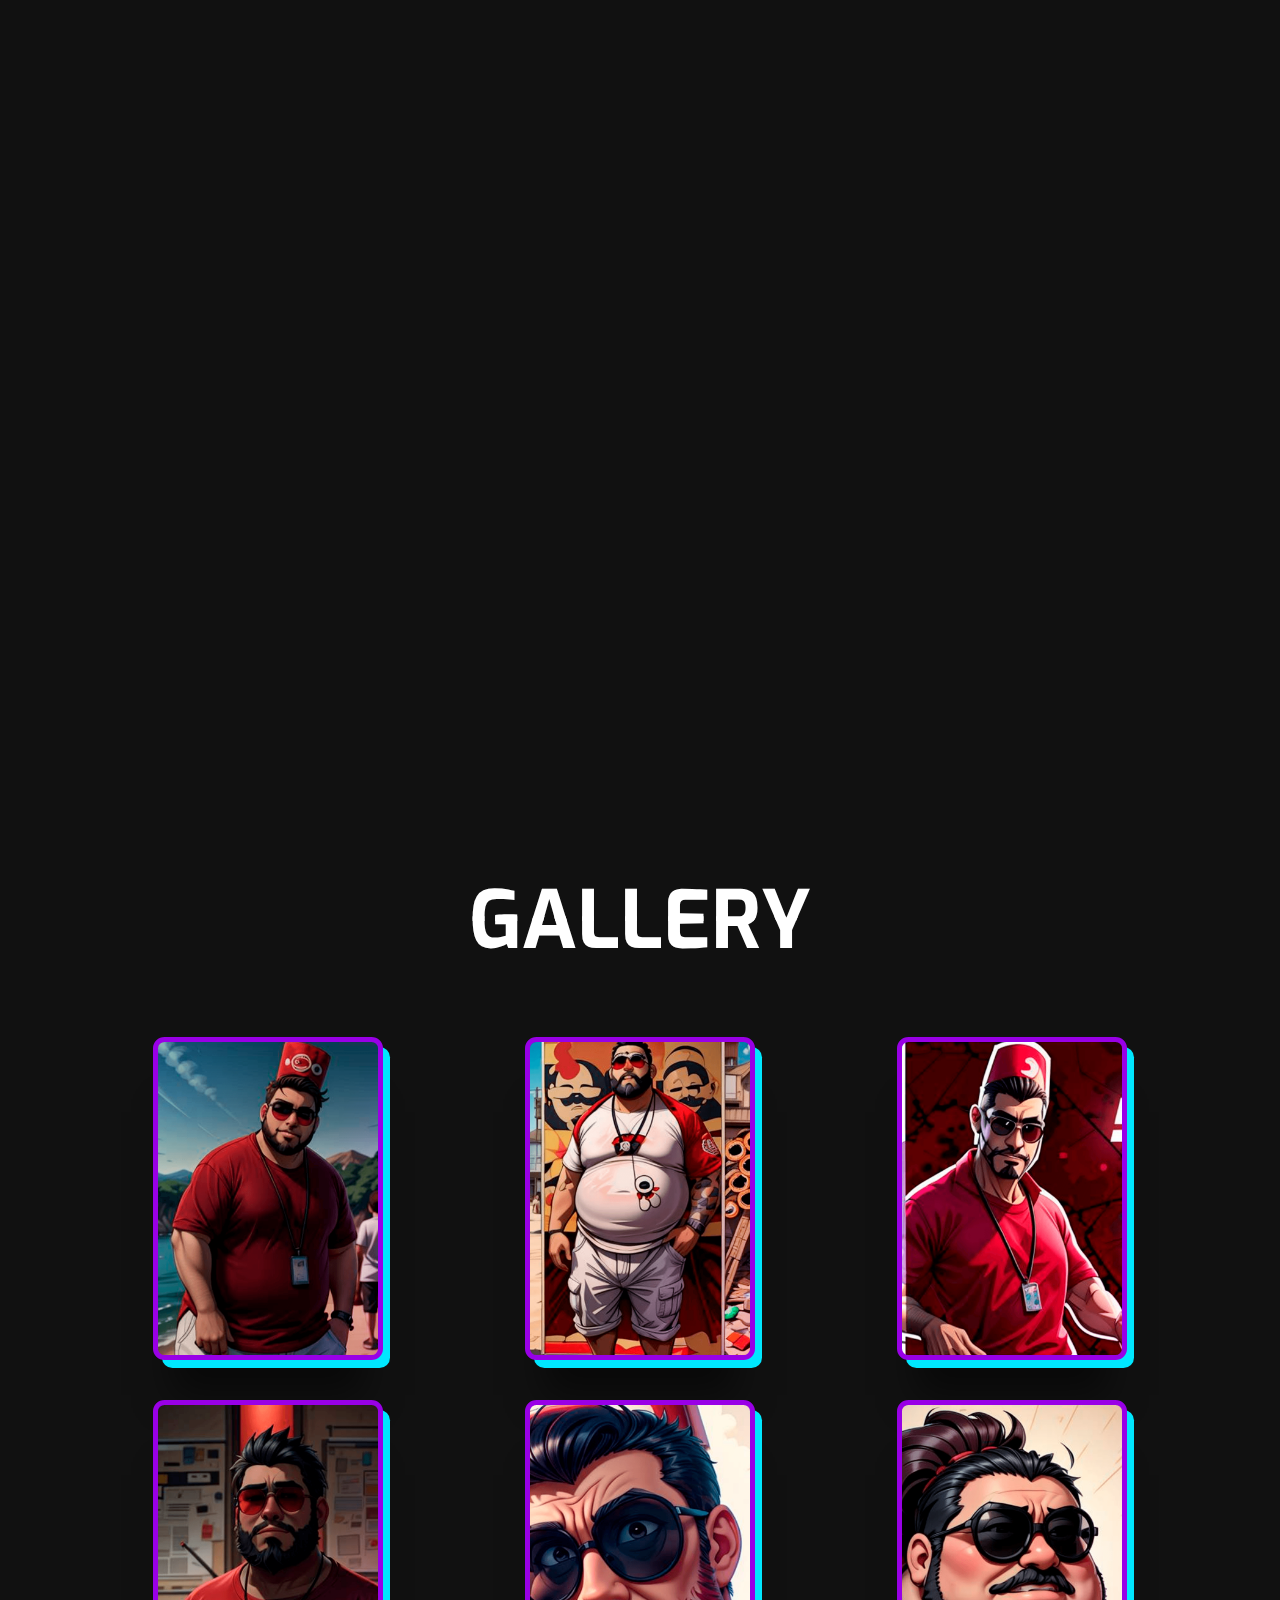
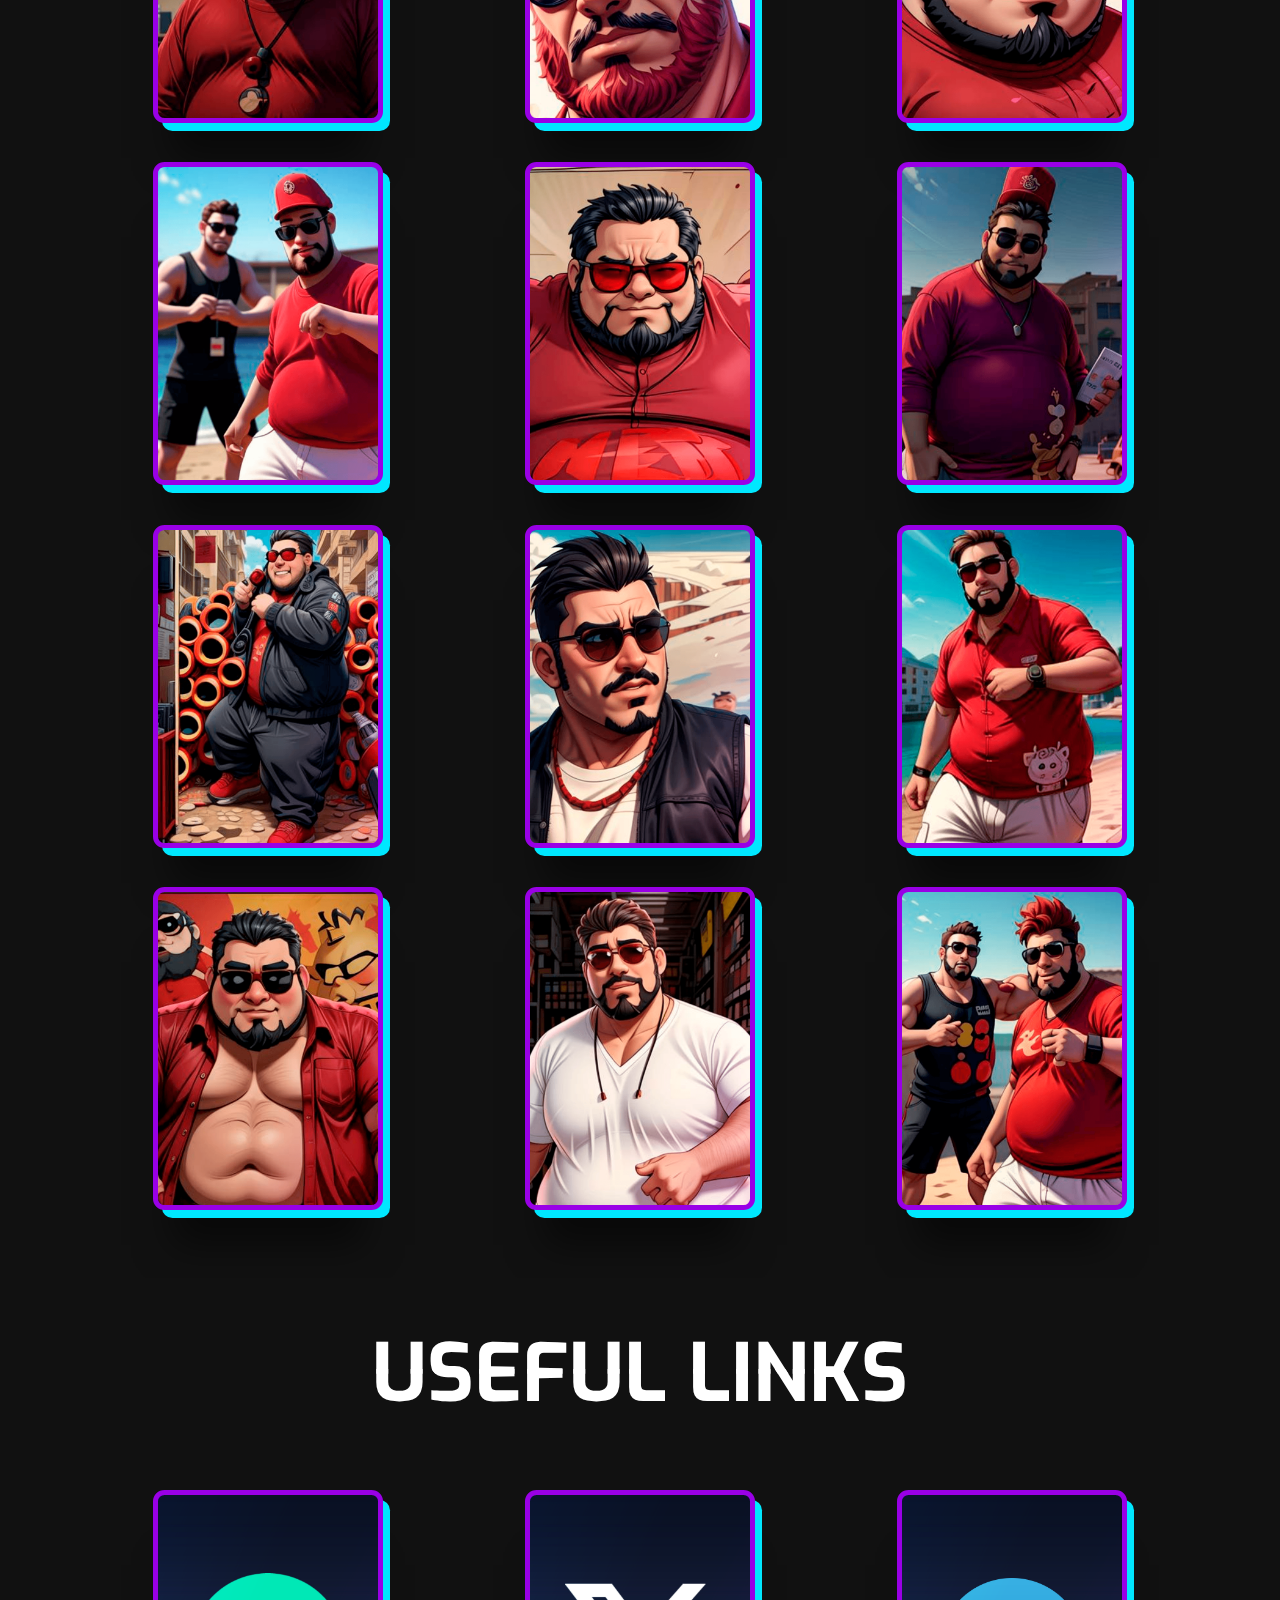
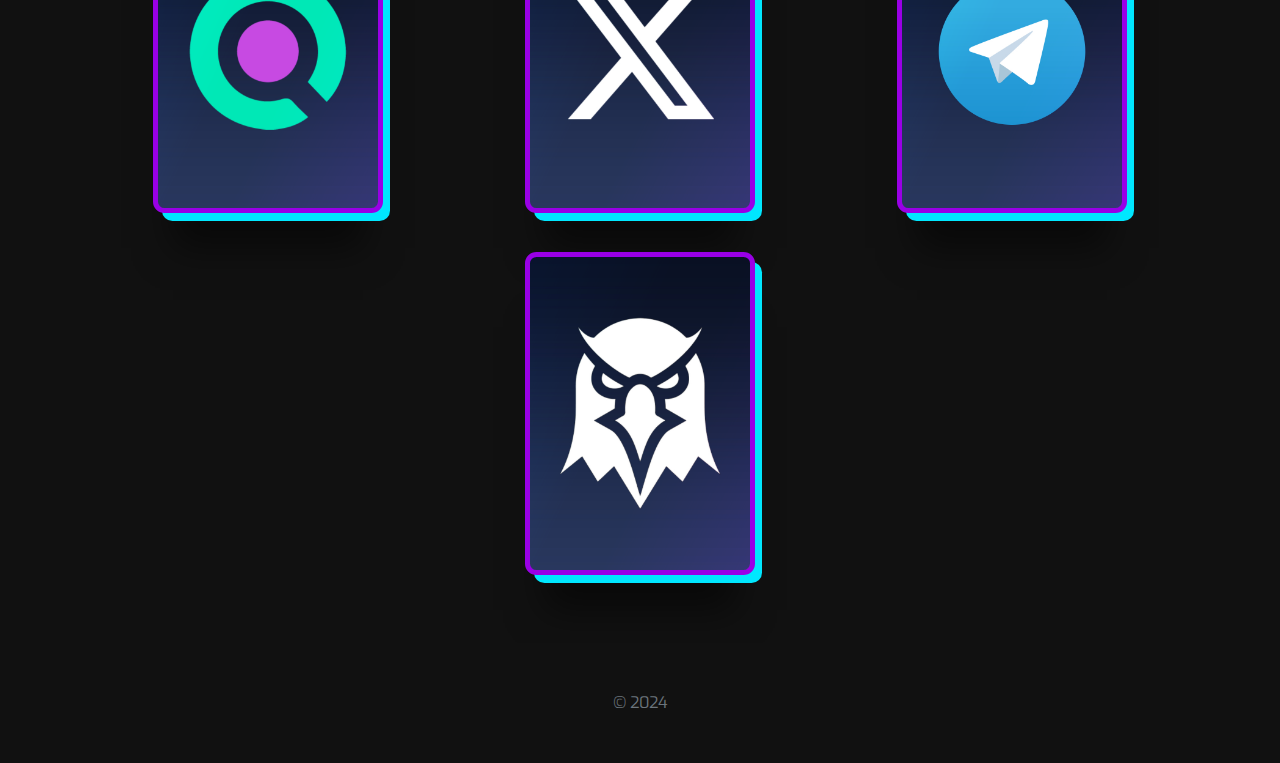
==== commit 1694e132: "Add files via upload" ====
--- a/TSDDYY/index.html
+++ b/TSDDYY/index.html
@@ -43,15 +43,16 @@
 <body>
 
 
-<!-- intro --> 
+<!-- intro 
     <div class="intro flex-column" style="display: flex;">
         <img class="mb-5" src="images/welcome.png" alt="diamonds" width="300">
         <button class="goto button-second">Meet Skibidi</button>
     </div>
+	--> 
 
  
       
-    <div id="main" class="container-fluid" style="display: none;">
+    <div id="main" class="container-fluid">
         <canvas id="canvas" class="home_v4_fire_fly_bg"></canvas> <!-- fireflies -->
         <!-- navbar -->
         <header class="cd-header">
@@ -64,12 +65,13 @@
                             <span class="menu-icon__line menu-icon__line-right"></span>
                         </div>					
                     </div>
-					<!-- volume -->
+					<!-- volume 
                     <div class="d-flex align-items-center">
                         <button id="mutebtn" class="p-2 d-flex align-items-center">
                             <i class="bx bx-volume-full fs-4"></i>
                         </button>			
                     </div>
+					-->
 					
 					 
                 </div>
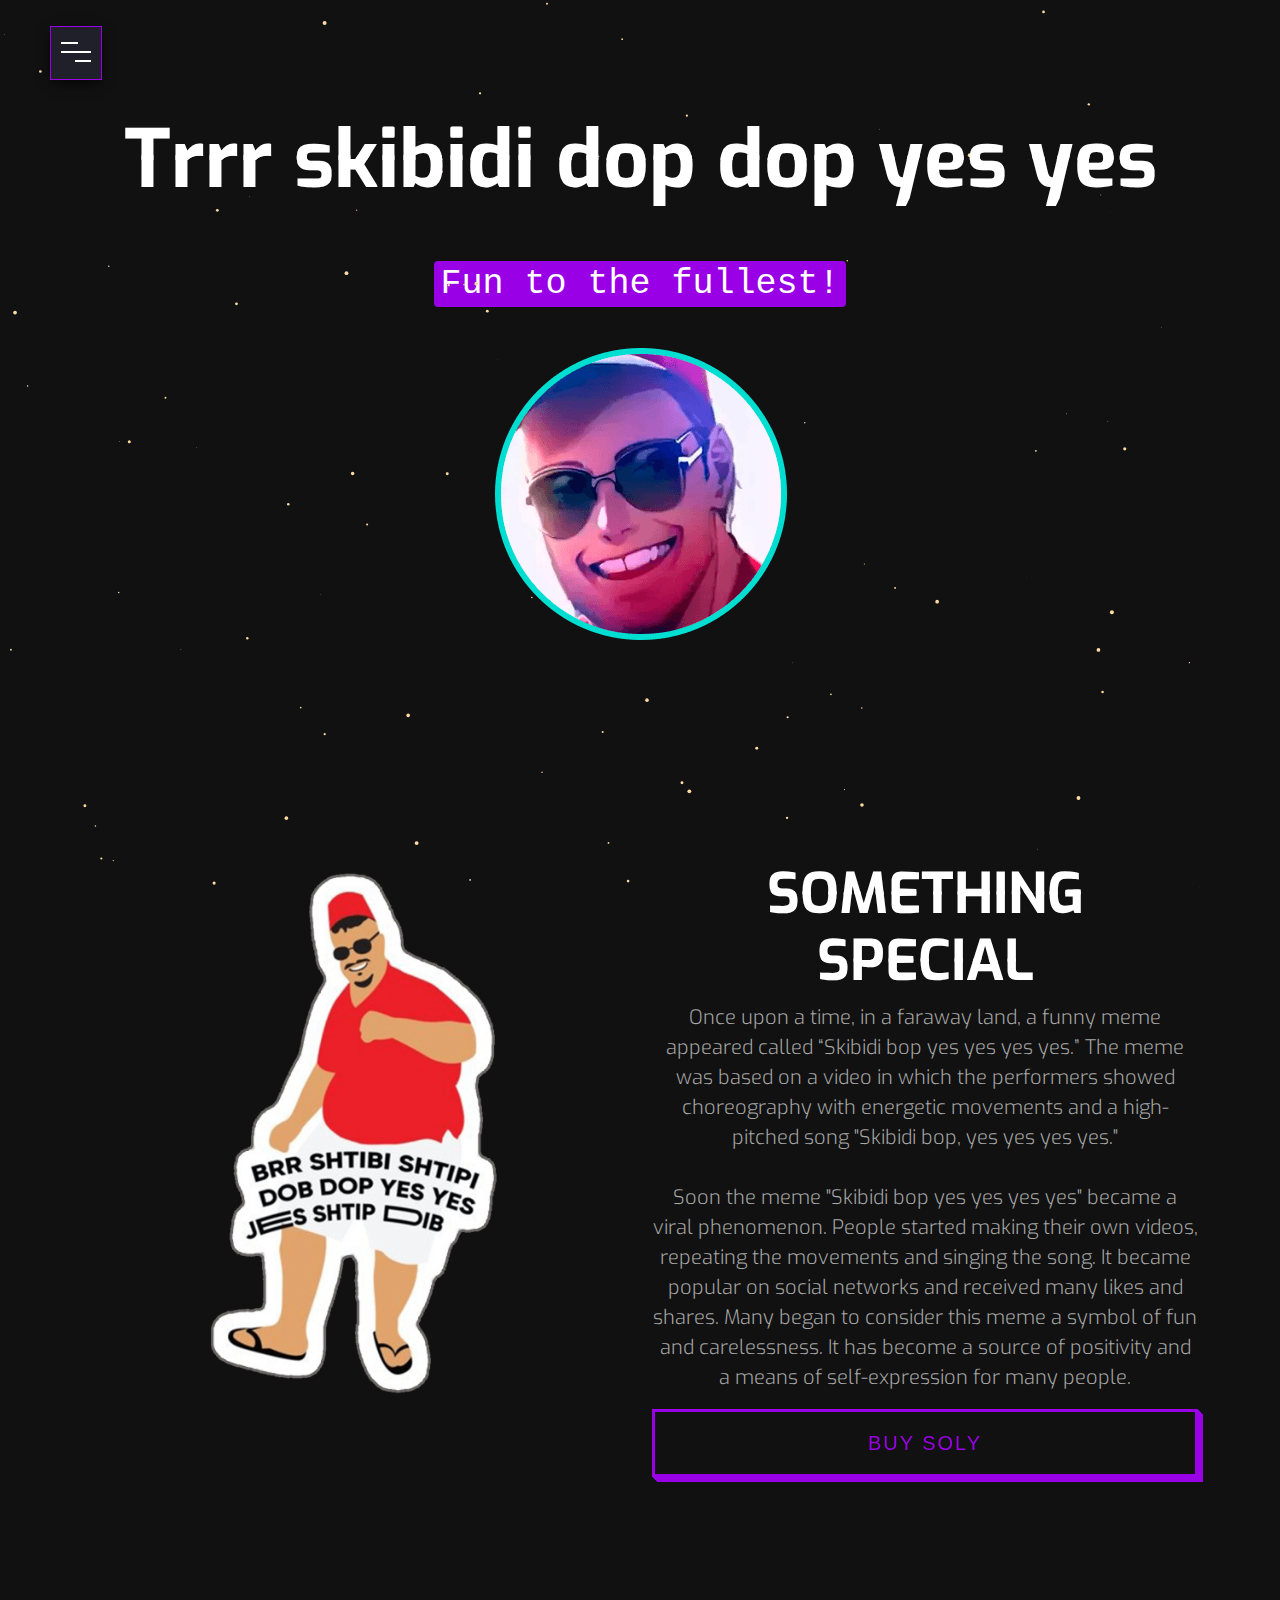
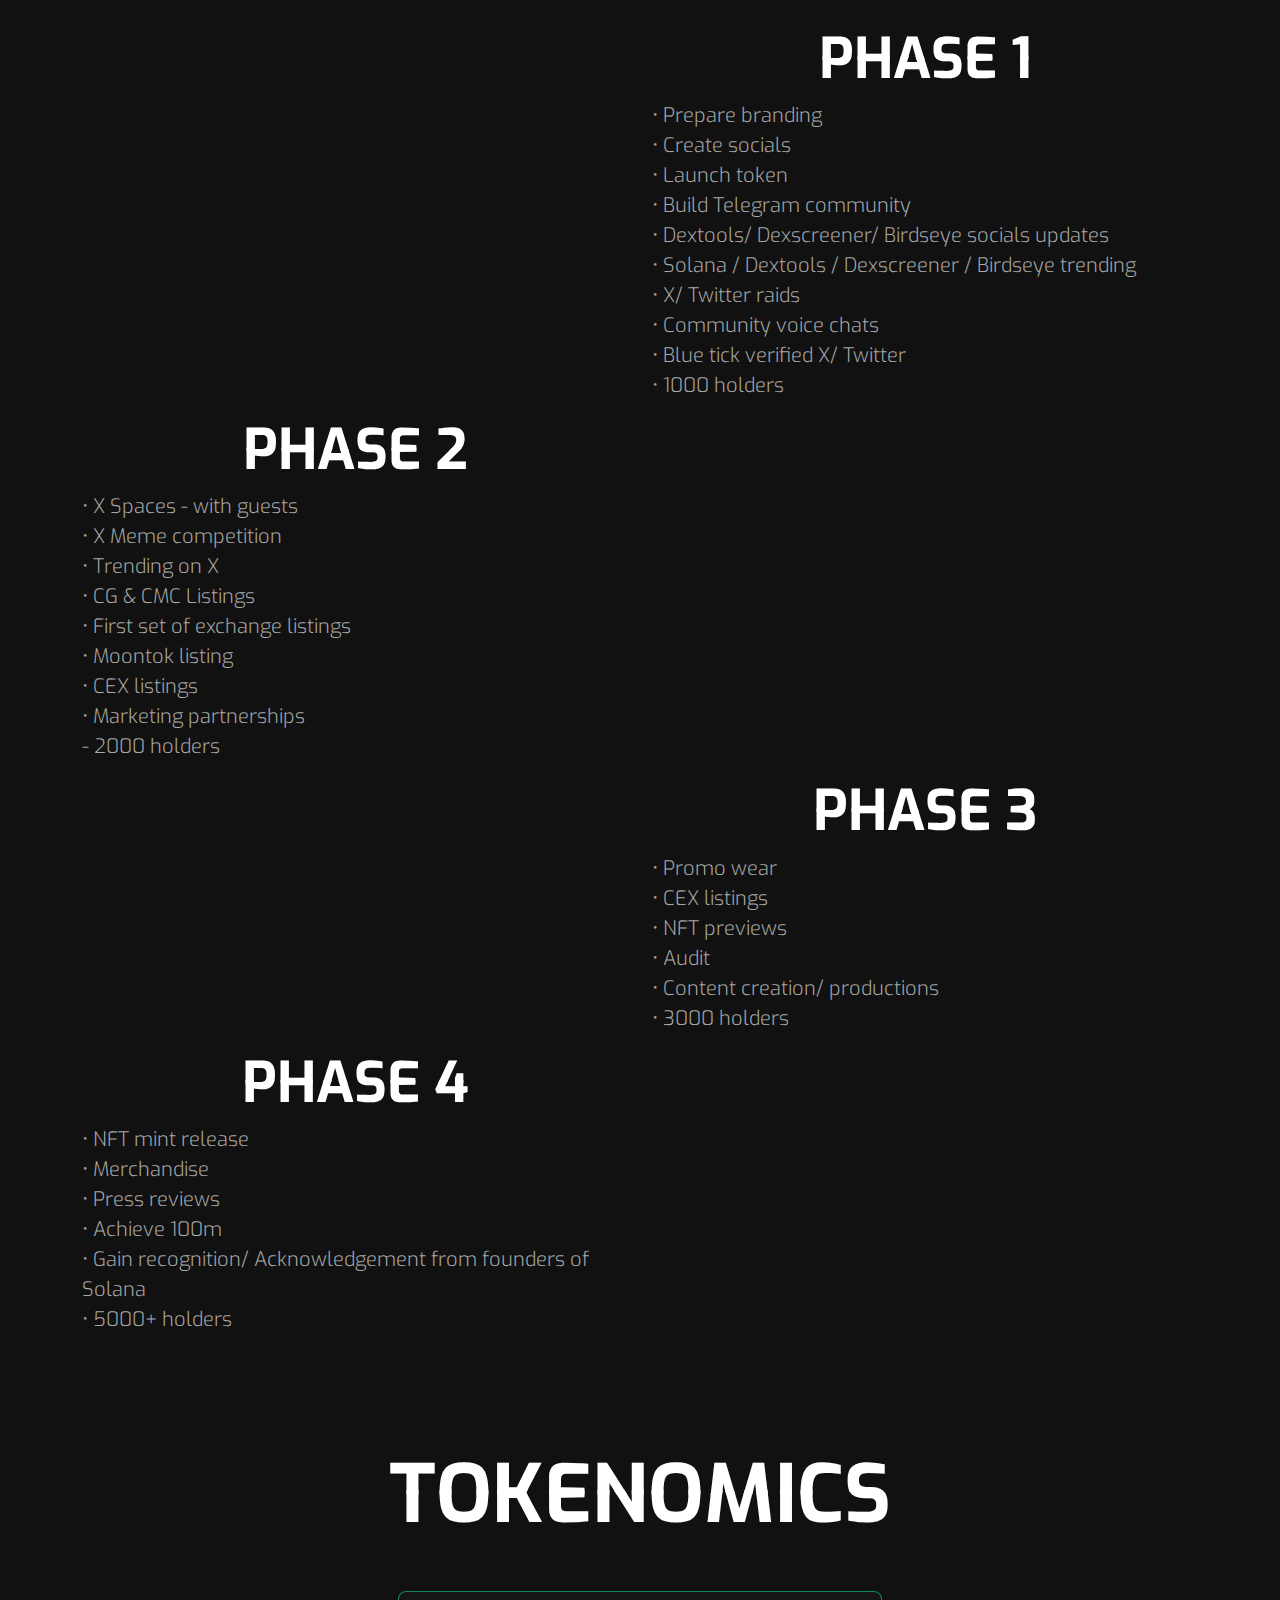
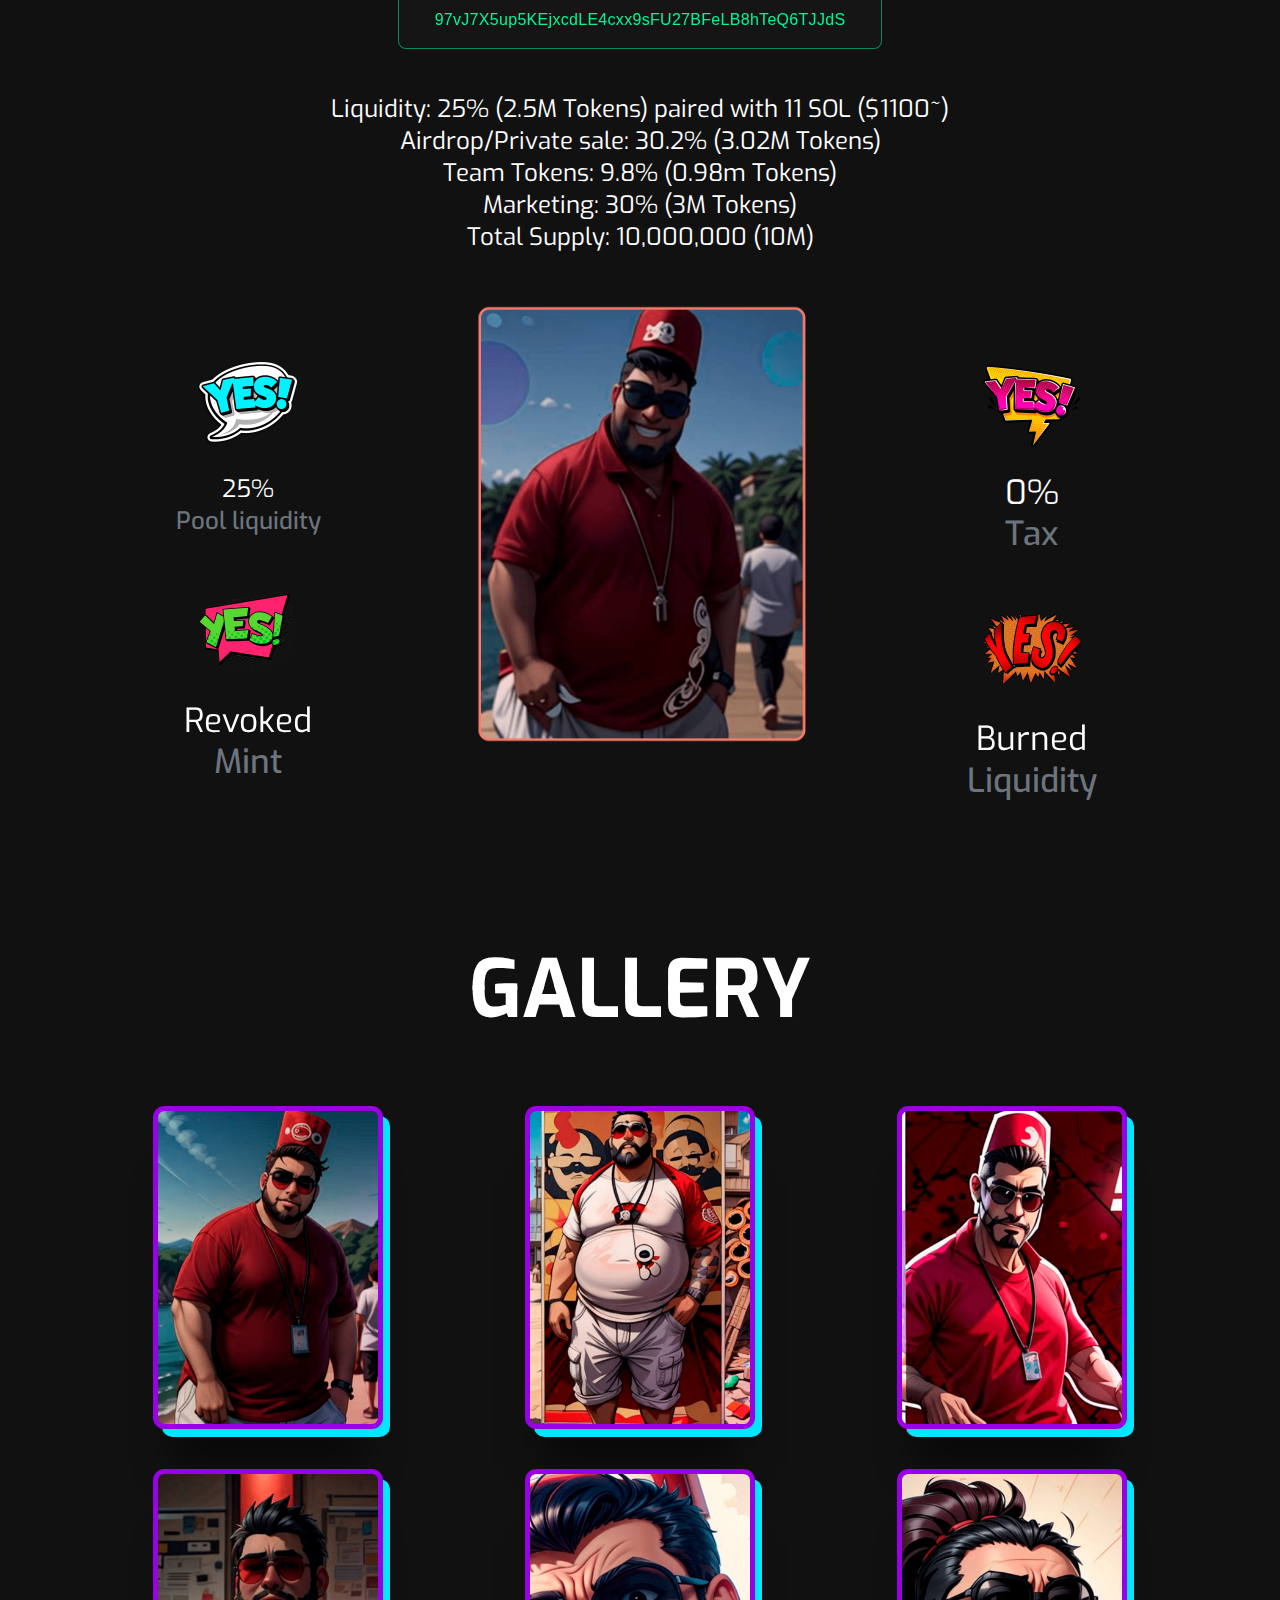
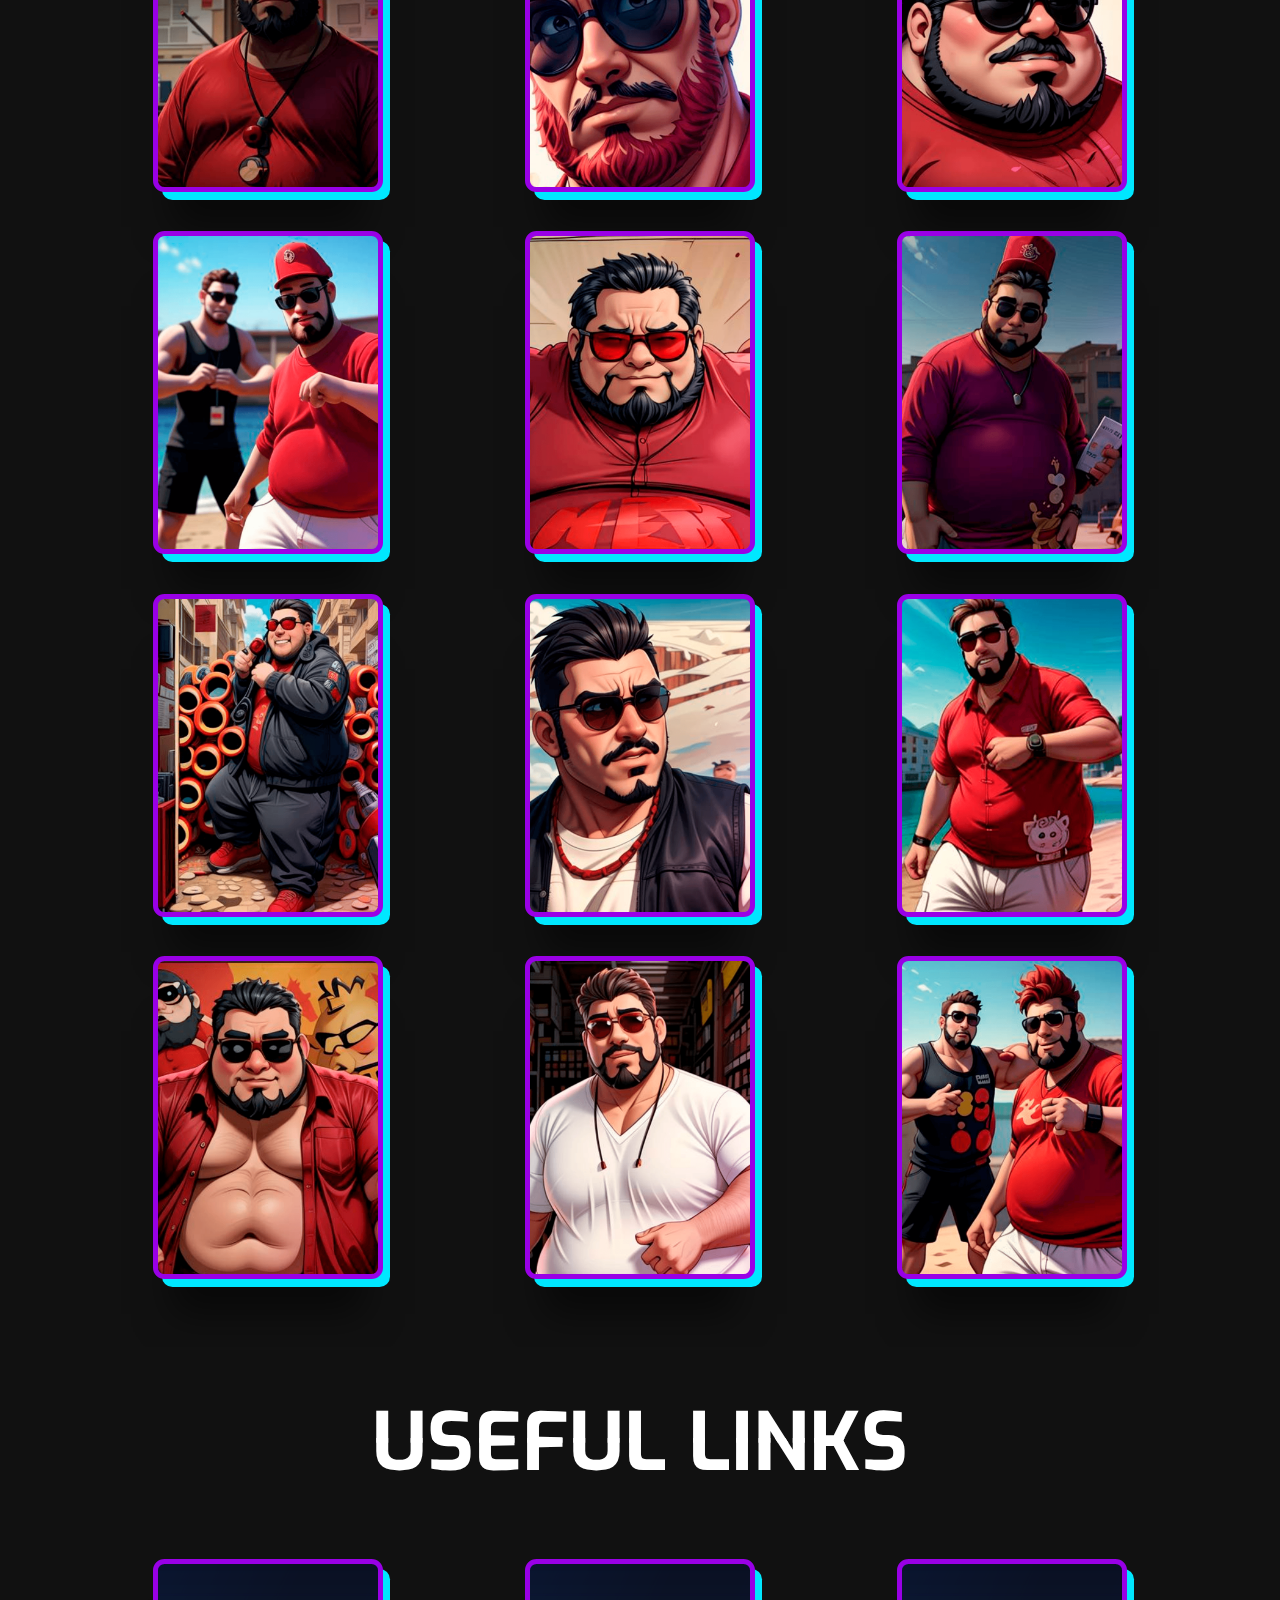
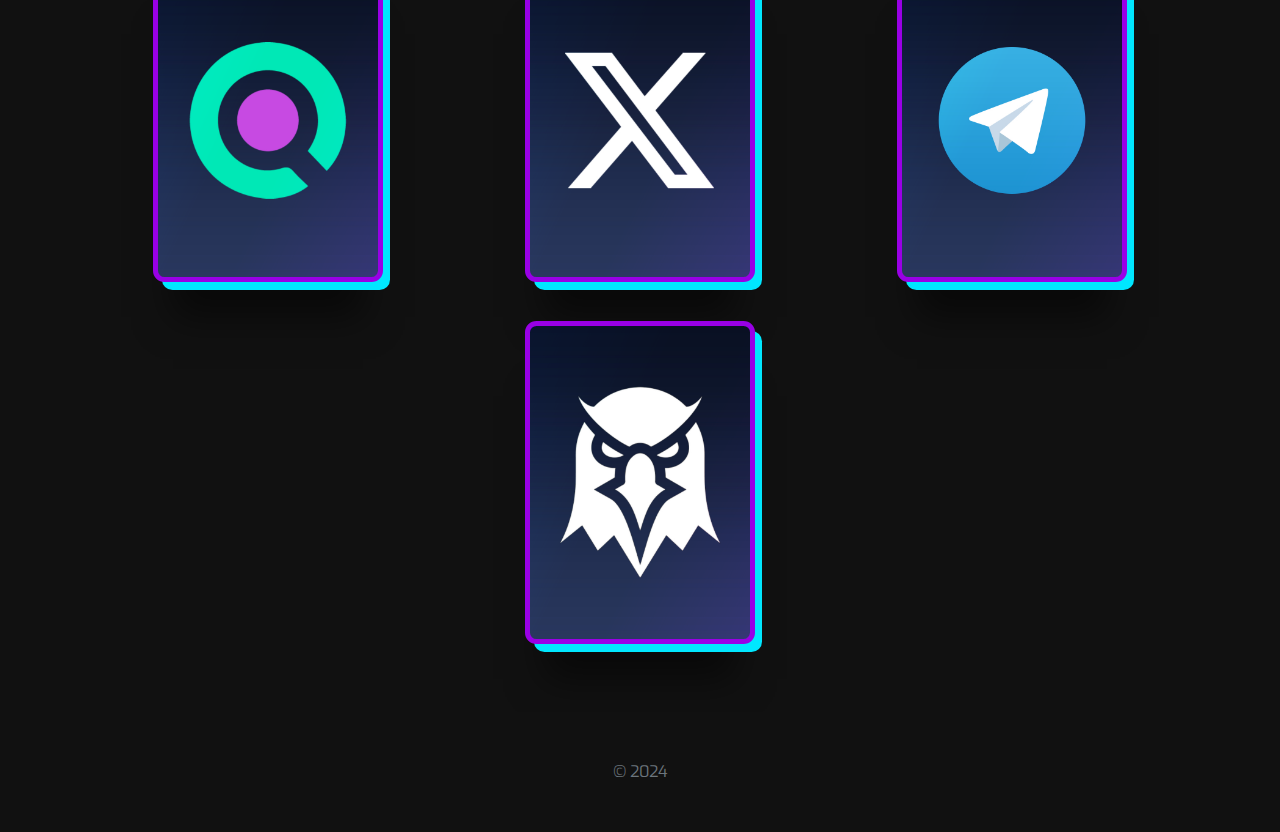
==== commit 04e388cb: "Add files via upload" ====
--- a/TSDDYY/index.html
+++ b/TSDDYY/index.html
@@ -83,11 +83,11 @@
         <div class="nav">
             <div class="nav__content">
                 <ul class="nav__list">
-                    <li class="nav__list-item"><a href="https://raydium.io/swap/?outputCurrency=6NmJXBkc9GCxxmGLad5yrogpPMd7wmyaRgLqaRCdhnvA" class="hover-target">Buy SOLY</a></li>
-                    <li class="nav__list-item"><a href="https://dexscreener.com/solana/h1ljzh7jkg2dzmfmjhkmifzrwfln96ebek7y6y1kbf9p" class="hover-target" target="_blank">Chart</a></li>
+                    <li class="nav__list-item"><a href="https://raydium.io/swap/?outputCurrency=97vJ7X5up5KEjxcdLE4cxx9sFU27BFeLB8hTeQ6TJJdS" class="hover-target">Buy SOLY</a></li>
+                    <li class="nav__list-item"><a href="https://dexscreener.com/solana/97vJ7X5up5KEjxcdLE4cxx9sFU27BFeLB8hTeQ6TJJdS" class="hover-target" target="_blank">Chart</a></li>
                     <li class="nav__list-item"><a href="https://t.me/+aYplN8dfQ600YjA0" class="hover-target">Telegram</a></li>
                     <li class="nav__list-item"><a href="https://twitter.com/TrrSkibidiOnSol" class="hover-target">Twitter</a></li>
-                    <li class="nav__list-item"><a href="https://solscan.io/token/6NmJXBkc9GCxxmGLad5yrogpPMd7wmyaRgLqaRCdhnvA" class="hover-target">Solscan</a></li>
+                    <li class="nav__list-item"><a href="https://solscan.io/token/97vJ7X5up5KEjxcdLE4cxx9sFU27BFeLB8hTeQ6TJJdS" class="hover-target">Solscan</a></li>
                 </ul>
             </div>
         </div>		
@@ -171,7 +171,7 @@
 Many began to consider this meme a symbol of fun and carelessness. It has become a source of positivity and a means of self-expression for many people.
                         </p>
                         
-                        <a href="https://raydium.io/swap/?outputCurrency=6NmJXBkc9GCxxmGLad5yrogpPMd7wmyaRgLqaRCdhnvA" class="button w-100 d-flex justify-content-center">Buy SOLY</a>
+                        <a href="https://raydium.io/swap/?outputCurrency=97vJ7X5up5KEjxcdLE4cxx9sFU27BFeLB8hTeQ6TJJdS" class="button w-100 d-flex justify-content-center">Buy SOLY</a>
                     </div>
                 </div>
             </div>
@@ -293,12 +293,15 @@
                         </div>
                         <div class="base mb-5">
                             <span class="mail-info" style="word-break: break-all;">
-                              <span class="mail-text" tooltip="Click to Copy" tooltip-position="bottom">6NmJXBkc9GCxxmGLad5yrogpPMd7wmyaRgLqaRCdhnvA</span>
+                              <span class="mail-text" tooltip="Click to Copy" tooltip-position="bottom">97vJ7X5up5KEjxcdLE4cxx9sFU27BFeLB8hTeQ6TJJdS</span>
                             </span>
                           </div>
                         <h3 class="h4 mb-0 lh-1 text-center">
-                            <span class="d-block mb-2 fs-base fw-normal text-white">1,000,000,000 (1B)</span>
-                            <span class="text-secondary">Total supply</span>
+							<span class="d-block mb-2 fs-base fw-normal text-white">Liquidity: 25% (2.5M Tokens) paired with 11 SOL ($1100~)</span>
+							<span class="d-block mb-2 fs-base fw-normal text-white">Airdrop/Private sale: 30.2% (3.02M Tokens)</span>
+							<span class="d-block mb-2 fs-base fw-normal text-white">Team Tokens: 9.8% (0.98m Tokens)</span>
+							<span class="d-block mb-2 fs-base fw-normal text-white">Marketing: 30% (3M Tokens)</span>
+							<span class="d-block mb-2 fs-base fw-normal text-white">Total Supply: 10,000,000 (10M)</span>
                         </h3>
 
                         <div class="row py-5">
@@ -309,7 +312,7 @@
                                 <div class="mt-md-5 mt-4">
                                   <img src="images/tokenomics/moon.png" width="100" alt="Cigs" class="d-inline-block mb-4">
                                   <h3 class="h4 mb-0 lh-1 text-secondary">
-                                    <span class="d-block mb-2 fs-base fw-normal text-white">87%</span>
+                                    <span class="d-block mb-2 fs-base fw-normal text-white">25%</span>
                                     Pool liquidity
                                   </h3>
                                 </div>
@@ -366,7 +369,7 @@
 
 
 
-        <!-- CHART -->
+        <!-- CHART 
 
         <section>
             <div class="container">
@@ -376,11 +379,12 @@
                     </div>
 
 
-<style>#dexscreener-embed{position:relative;width:100%;padding-bottom:125%;}@media(min-width:1400px){#dexscreener-embed{padding-bottom:65%;}}#dexscreener-embed iframe{position:absolute;width:100%;height:100%;top:0;left:0;border:0;}</style><div id="dexscreener-embed"><iframe src="https://dexscreener.com/solana/H1LjZH7jKg2dzMfMJhkMiFZrWFLn96EbEk7y6Y1kBF9P?embed=1&amp;theme=dark"></iframe></div>
+<style>#dexscreener-embed{position:relative;width:100%;padding-bottom:125%;}@media(min-width:1400px){#dexscreener-embed{padding-bottom:65%;}}#dexscreener-embed iframe{position:absolute;width:100%;height:100%;top:0;left:0;border:0;}</style><div id="dexscreener-embed"><iframe src="https://dexscreener.com/solana/97vJ7X5up5KEjxcdLE4cxx9sFU27BFeLB8hTeQ6TJJdS?embed=1&amp;theme=dark"></iframe></div>
 
                   </section>
             </div>
         </section>
+		-->
 
         <!-- CHART -->
 
@@ -485,7 +489,7 @@
                         <h2 class="display-1 fw-bold mb-5">USEFUL LINKS</h2>
                     </div>
                     <div class="col-12 col-lg-4 d-flex justify-content-center">
-                        <a href="https://solscan.io/token/6NmJXBkc9GCxxmGLad5yrogpPMd7wmyaRgLqaRCdhnvA">
+                        <a href="https://solscan.io/token/97vJ7X5up5KEjxcdLE4cxx9sFU27BFeLB8hTeQ6TJJdS">
                             <span class="card cardz solscan animated">
                                 <h3 class="text-white txt h-100">SOLSCAN</h3>
                             </span>
@@ -506,7 +510,7 @@
                         </a>
                     </div>
                     <div class="col-12 col-lg-4 d-flex justify-content-center">
-                        <a href="https://dexscreener.com/solana/6NmJXBkc9GCxxmGLad5yrogpPMd7wmyaRgLqaRCdhnvA">
+                        <a href="https://dexscreener.com/solana/97vJ7X5up5KEjxcdLE4cxx9sFU27BFeLB8hTeQ6TJJdS">
                             <span class="card cardz gecko animated">
                                 <h3 class="text-white txt h-100">DexScreener</h3>
                             </span>
